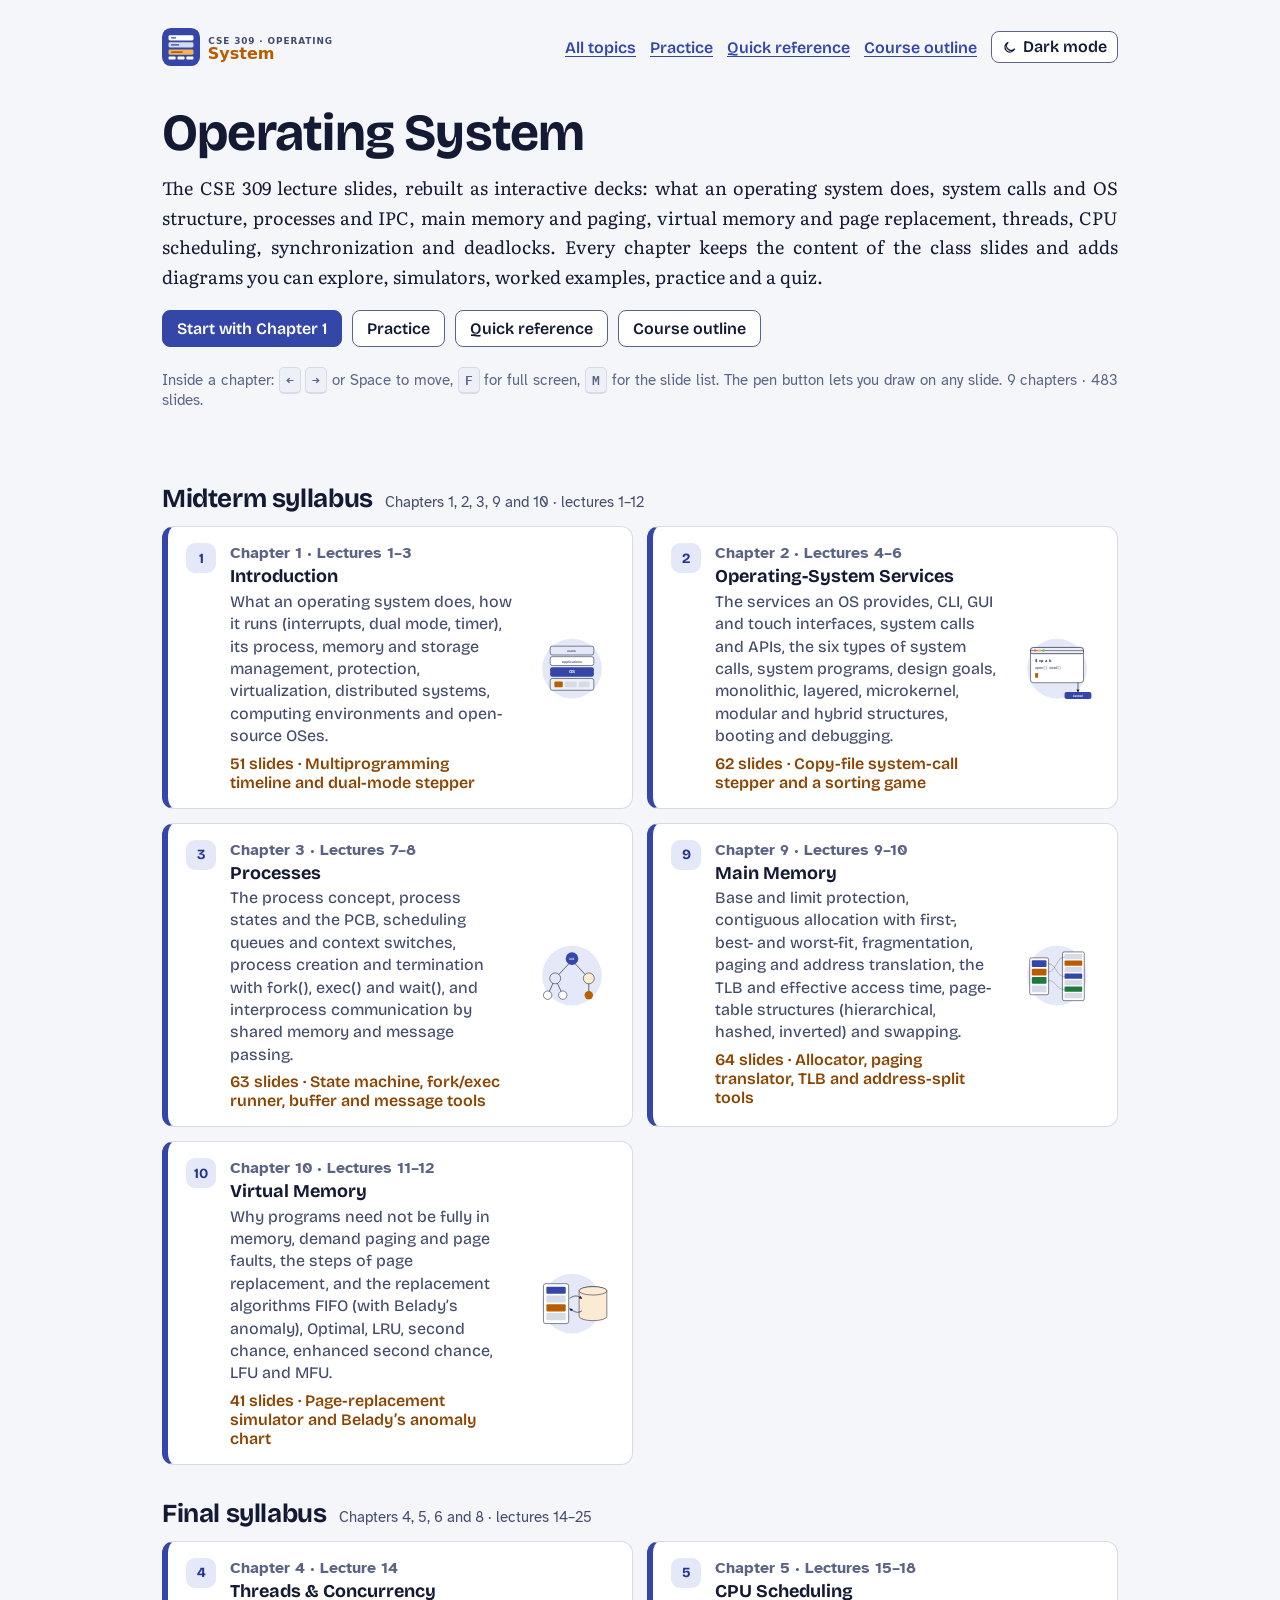
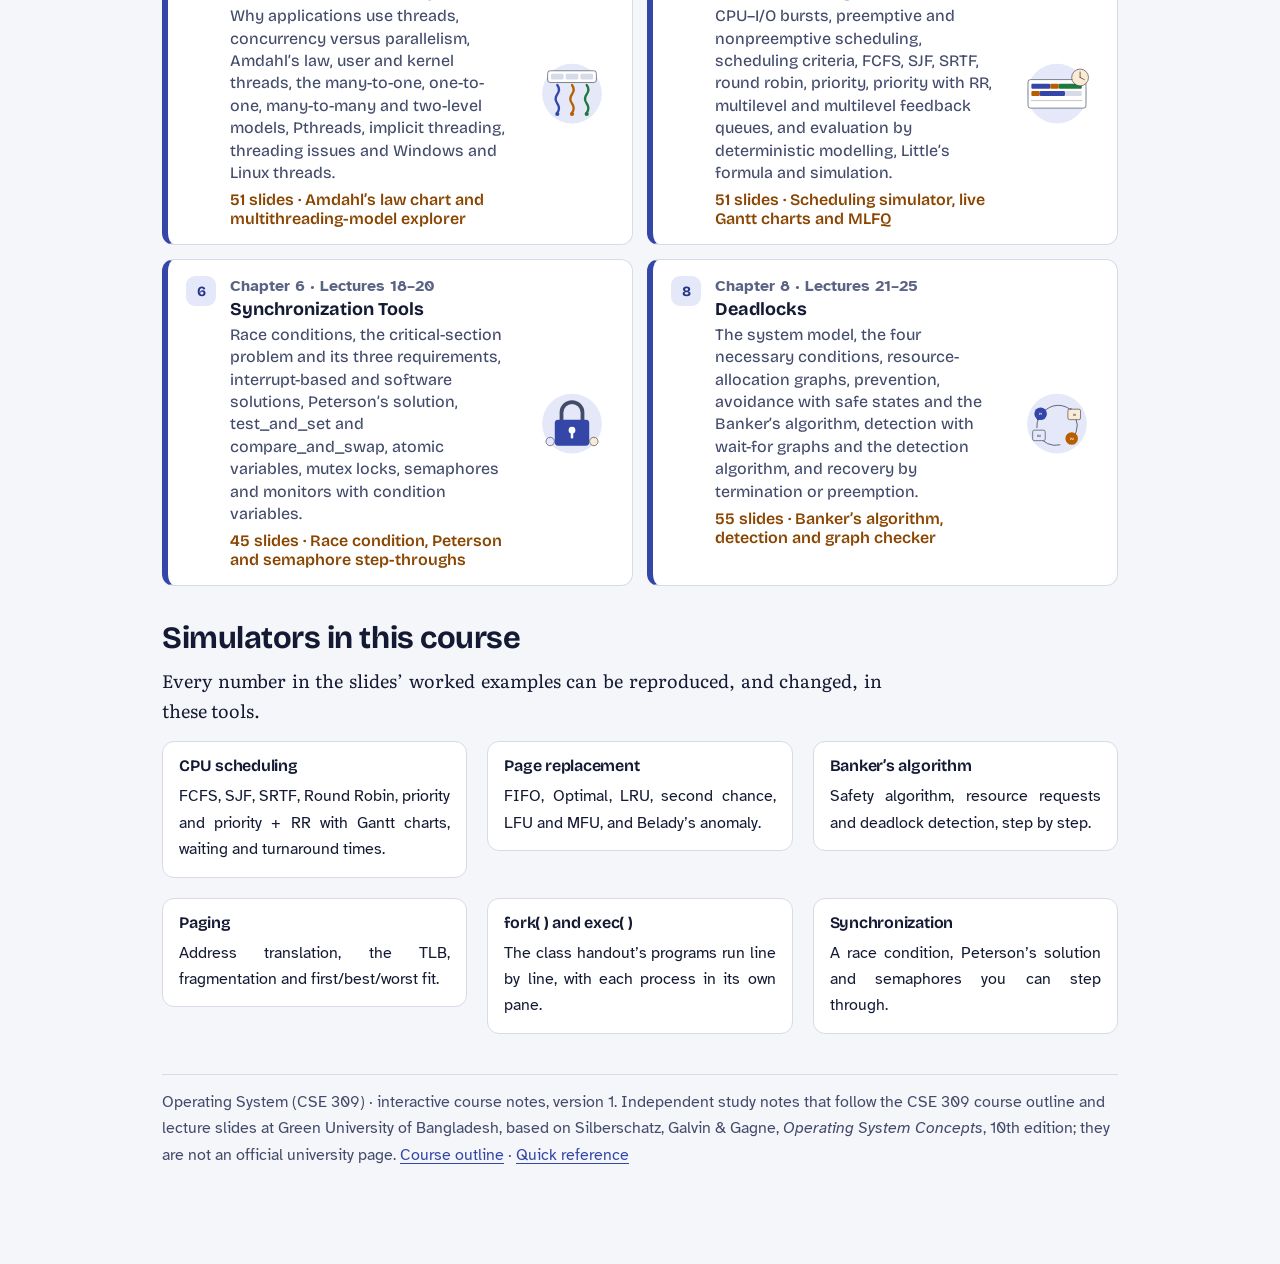
==== index.html @ 28cc3325 "Link slides to Inside the Computer 21 slides link to the hardware they describe: BIOS and the power " ====
<!DOCTYPE html>
<html lang="en">
<head>
<meta charset="utf-8">
<meta name="viewport" content="width=device-width, initial-scale=1">
<title>Operating System (CSE 309) – Interactive Lecture Slides &amp; Simulators</title>
<meta name="description" content="Free interactive slides for CSE 309 Operating System: OS structure, system calls, processes, IPC, fork and exec, paging, TLB, virtual memory, page replacement, threads, CPU scheduling, synchronization, semaphores, deadlocks and the Banker’s algorithm.">
<meta name="keywords" content="operating system, CSE 309, OS lecture slides, Silberschatz operating system concepts, system calls, process, fork exec, IPC, paging, TLB, virtual memory, page replacement, FIFO LRU optimal, threads, CPU scheduling, round robin, SJF, Gantt chart, synchronization, Peterson, semaphore, deadlock, Banker’s algorithm">
<meta name="author" content="Operating System Notes">
<meta name="robots" content="index, follow, max-image-preview:large">
<meta name="theme-color" content="#3446A8" media="(prefers-color-scheme: light)">
<meta name="theme-color" content="#0B0E1A" media="(prefers-color-scheme: dark)">
<link rel="canonical" href="https://ayan-1829.github.io/CSE-309-Operating-System/">
<link rel="icon" type="image/svg+xml" href="img/logo-mark.svg">
<link rel="icon" type="image/png" sizes="32x32" href="img/favicon-32.png">
<link rel="icon" type="image/png" sizes="16x16" href="img/favicon-16.png">
<link rel="apple-touch-icon" href="img/apple-touch-icon.png">
<link rel="manifest" href="site.webmanifest">
<meta property="og:type" content="website">
<meta property="og:site_name" content="Operating System (CSE 309)">
<meta property="og:locale" content="en_US">
<meta property="og:title" content="Operating System (CSE 309) – Interactive Lecture Slides &amp; Simulators">
<meta property="og:description" content="Free interactive slides for CSE 309 Operating System: OS structure, system calls, processes, IPC, fork and exec, paging, TLB, virtual memory, page replacement, threads, CPU scheduling, synchronization, semaphores, deadlocks and the Banker’s algorithm.">
<meta property="og:url" content="https://ayan-1829.github.io/CSE-309-Operating-System/">
<meta property="og:image" content="https://ayan-1829.github.io/CSE-309-Operating-System/img/og/home.png?v=1">
<meta property="og:image:type" content="image/png">
<meta property="og:image:width" content="1200">
<meta property="og:image:height" content="630">
<meta property="og:image:alt" content="Operating System (CSE 309) – Interactive Lecture Slides &amp; Simulators">
<meta name="twitter:card" content="summary_large_image">
<meta name="twitter:title" content="Operating System (CSE 309) – Interactive Lecture Slides &amp; Simulators">
<meta name="twitter:description" content="Free interactive slides for CSE 309 Operating System: OS structure, system calls, processes, IPC, fork and exec, paging, TLB, virtual memory, page replacement, threads, CPU scheduling, synchronization, semaphores, deadlocks and the Banker’s algorithm.">
<meta name="twitter:image" content="https://ayan-1829.github.io/CSE-309-Operating-System/img/og/home.png?v=1">
<meta name="twitter:image:alt" content="Operating System (CSE 309) – Interactive Lecture Slides &amp; Simulators">
<script type="application/ld+json">{"@context": "https://schema.org", "@type": "Course", "name": "Operating System", "courseCode": "CSE 309", "description": "Nine interactive slide decks for an undergraduate operating systems course: OS structure and services, processes and IPC, main and virtual memory, threads, CPU scheduling, synchronization and deadlocks.", "url": "https://ayan-1829.github.io/CSE-309-Operating-System/", "inLanguage": "en", "isAccessibleForFree": true, "educationalLevel": "Undergraduate", "provider": {"@type": "Organization", "name": "Operating System Notes", "url": "https://ayan-1829.github.io/CSE-309-Operating-System/"}, "hasCourseInstance": {"@type": "CourseInstance", "courseMode": "online", "courseWorkload": "PT40H"}, "offers": {"@type": "Offer", "price": "0", "priceCurrency": "USD", "category": "Free"}, "hasPart": [{"@type": "LearningResource", "name": "Introduction", "url": "https://ayan-1829.github.io/CSE-309-Operating-System/topics/ch01-introduction.html"}, {"@type": "LearningResource", "name": "Operating-System Services", "url": "https://ayan-1829.github.io/CSE-309-Operating-System/topics/ch02-operating-system-services.html"}, {"@type": "LearningResource", "name": "Processes", "url": "https://ayan-1829.github.io/CSE-309-Operating-System/topics/ch03-processes.html"}, {"@type": "LearningResource", "name": "Main Memory", "url": "https://ayan-1829.github.io/CSE-309-Operating-System/topics/ch09-main-memory.html"}, {"@type": "LearningResource", "name": "Virtual Memory", "url": "https://ayan-1829.github.io/CSE-309-Operating-System/topics/ch10-virtual-memory.html"}, {"@type": "LearningResource", "name": "Threads &amp; Concurrency", "url": "https://ayan-1829.github.io/CSE-309-Operating-System/topics/ch04-threads-and-concurrency.html"}, {"@type": "LearningResource", "name": "CPU Scheduling", "url": "https://ayan-1829.github.io/CSE-309-Operating-System/topics/ch05-cpu-scheduling.html"}, {"@type": "LearningResource", "name": "Synchronization Tools", "url": "https://ayan-1829.github.io/CSE-309-Operating-System/topics/ch06-synchronization-tools.html"}, {"@type": "LearningResource", "name": "Deadlocks", "url": "https://ayan-1829.github.io/CSE-309-Operating-System/topics/ch08-deadlocks.html"}]}</script>
<script type="application/ld+json">{"@context": "https://schema.org", "@type": "WebSite", "name": "Operating System (CSE 309)", "url": "https://ayan-1829.github.io/CSE-309-Operating-System/", "inLanguage": "en"}</script>
<link rel="preconnect" href="https://fonts.googleapis.com">
<link rel="preconnect" href="https://fonts.gstatic.com" crossorigin>
<link href="https://fonts.googleapis.com/css2?family=Atkinson+Hyperlegible:wght@400;700&family=Bricolage+Grotesque:opsz,wght@12..96,400..800&family=IBM+Plex+Mono:wght@400;500;600&family=Literata:ital,opsz,wght@0,7..72,400..700;1,7..72,400..700&display=swap" rel="stylesheet">
<link rel="stylesheet" href="css/style.css">
</head>
<body class="index-page">
<a class="skip" href="#main">Skip to content</a>
<div class="page-simple">
<header class="site-header">
<a class="brand" href="index.html" aria-label="Operating System — home"><img src="img/logo.svg" alt="Operating System" width="236" height="47"></a>
<nav class="topnav" aria-label="Primary"><a href="index.html" aria-current="page">All topics</a><a href="practice.html">Practice</a><a href="reference.html">Quick reference</a><a href="course.html">Course outline</a><button type="button" class="btn sm" id="btn-theme" aria-pressed="false" aria-label="Toggle dark mode"><svg class="btn-ic" viewBox="0 0 24 24" fill="none" stroke-width="2" stroke-linecap="round" stroke-linejoin="round" aria-hidden="true"><path d="M20 14.5A8 8 0 1 1 9.5 4a6.5 6.5 0 0 0 10.5 10.5Z"></path></svg><span>Dark mode</span></button></nav>
</header>
<main id="main">
<div class="index-hero">
<h1>Operating System</h1>
<p class="lead">The CSE 309 lecture slides, rebuilt as interactive decks: what an operating system does, system calls and OS structure, processes and IPC, main memory and paging, virtual memory and page replacement, threads, CPU scheduling, synchronization and deadlocks. Every chapter keeps the content of the class slides and adds diagrams you can explore, simulators, worked examples, practice and a quiz.</p>
<div class="toolbar-links"><a class="btn pri" href="topics/ch01-introduction.html">Start with Chapter 1</a><a class="btn" href="practice.html">Practice</a><a class="btn" href="reference.html">Quick reference</a><a class="btn" href="course.html">Course outline</a></div>
<p class="hint">Inside a chapter: <kbd>←</kbd> <kbd>→</kbd> or Space to move, <kbd>F</kbd> for full screen, <kbd>M</kbd> for the slide list. The pen button lets you draw on any slide. 9 chapters · 483 slides.</p>
</div>
<div class="part-h"><h2>Midterm syllabus</h2><span>Chapters 1, 2, 3, 9 and 10 · lectures 1–12</span></div>
<ul class="tlist"><li><a href="topics/ch01-introduction.html"><span class="badge">1</span><span><span class="lec">Chapter 1 · Lectures 1–3</span><b>Introduction</b><span class="d">What an operating system does, how it runs (interrupts, dual mode, timer), its process, memory and storage management, protection, virtualization, distributed systems, computing environments and open-source OSes.</span><span class="m">51 slides · Multiprogramming timeline and dual-mode stepper</span></span><span class="tart" data-art="1" aria-hidden="true"></span></a></li><li><a href="topics/ch02-operating-system-services.html"><span class="badge">2</span><span><span class="lec">Chapter 2 · Lectures 4–6</span><b>Operating-System Services</b><span class="d">The services an OS provides, CLI, GUI and touch interfaces, system calls and APIs, the six types of system calls, system programs, design goals, monolithic, layered, microkernel, modular and hybrid structures, booting and debugging.</span><span class="m">62 slides · Copy-file system-call stepper and a sorting game</span></span><span class="tart" data-art="2" aria-hidden="true"></span></a></li><li><a href="topics/ch03-processes.html"><span class="badge">3</span><span><span class="lec">Chapter 3 · Lectures 7–8</span><b>Processes</b><span class="d">The process concept, process states and the PCB, scheduling queues and context switches, process creation and termination with fork(), exec() and wait(), and interprocess communication by shared memory and message passing.</span><span class="m">63 slides · State machine, fork/exec runner, buffer and message tools</span></span><span class="tart" data-art="3" aria-hidden="true"></span></a></li><li><a href="topics/ch09-main-memory.html"><span class="badge">9</span><span><span class="lec">Chapter 9 · Lectures 9–10</span><b>Main Memory</b><span class="d">Base and limit protection, contiguous allocation with first-, best- and worst-fit, fragmentation, paging and address translation, the TLB and effective access time, page-table structures (hierarchical, hashed, inverted) and swapping.</span><span class="m">64 slides · Allocator, paging translator, TLB and address-split tools</span></span><span class="tart" data-art="4" aria-hidden="true"></span></a></li><li><a href="topics/ch10-virtual-memory.html"><span class="badge">10</span><span><span class="lec">Chapter 10 · Lectures 11–12</span><b>Virtual Memory</b><span class="d">Why programs need not be fully in memory, demand paging and page faults, the steps of page replacement, and the replacement algorithms FIFO (with Belady’s anomaly), Optimal, LRU, second chance, enhanced second chance, LFU and MFU.</span><span class="m">41 slides · Page-replacement simulator and Belady’s anomaly chart</span></span><span class="tart" data-art="5" aria-hidden="true"></span></a></li></ul>
<div class="part-h"><h2>Final syllabus</h2><span>Chapters 4, 5, 6 and 8 · lectures 14–25</span></div>
<ul class="tlist"><li><a href="topics/ch04-threads-and-concurrency.html"><span class="badge">4</span><span><span class="lec">Chapter 4 · Lecture 14</span><b>Threads &amp; Concurrency</b><span class="d">Why applications use threads, concurrency versus parallelism, Amdahl’s law, user and kernel threads, the many-to-one, one-to-one, many-to-many and two-level models, Pthreads, implicit threading, threading issues and Windows and Linux threads.</span><span class="m">51 slides · Amdahl’s law chart and multithreading-model explorer</span></span><span class="tart" data-art="6" aria-hidden="true"></span></a></li><li><a href="topics/ch05-cpu-scheduling.html"><span class="badge">5</span><span><span class="lec">Chapter 5 · Lectures 15–18</span><b>CPU Scheduling</b><span class="d">CPU–I/O bursts, preemptive and nonpreemptive scheduling, scheduling criteria, FCFS, SJF, SRTF, round robin, priority, priority with RR, multilevel and multilevel feedback queues, and evaluation by deterministic modelling, Little’s formula and simulation.</span><span class="m">51 slides · Scheduling simulator, live Gantt charts and MLFQ</span></span><span class="tart" data-art="7" aria-hidden="true"></span></a></li><li><a href="topics/ch06-synchronization-tools.html"><span class="badge">6</span><span><span class="lec">Chapter 6 · Lectures 18–20</span><b>Synchronization Tools</b><span class="d">Race conditions, the critical-section problem and its three requirements, interrupt-based and software solutions, Peterson’s solution, test_and_set and compare_and_swap, atomic variables, mutex locks, semaphores and monitors with condition variables.</span><span class="m">45 slides · Race condition, Peterson and semaphore step-throughs</span></span><span class="tart" data-art="8" aria-hidden="true"></span></a></li><li><a href="topics/ch08-deadlocks.html"><span class="badge">8</span><span><span class="lec">Chapter 8 · Lectures 21–25</span><b>Deadlocks</b><span class="d">The system model, the four necessary conditions, resource-allocation graphs, prevention, avoidance with safe states and the Banker’s algorithm, detection with wait-for graphs and the detection algorithm, and recovery by termination or preemption.</span><span class="m">55 slides · Banker’s algorithm, detection and graph checker</span></span><span class="tart" data-art="9" aria-hidden="true"></span></a></li></ul>
<h2 style="margin-top:34px">Simulators in this course</h2>
<p class="lead" style="max-width:72ch;margin:10px 0 16px">Every number in the slides’ worked examples can be reproduced, and changed, in these tools.</p>
<div class="tgrid"><a class="tcard" style="text-decoration:none;color:inherit" href="topics/ch05-cpu-scheduling.html"><h4>CPU scheduling</h4><p class="small" style="margin:0">FCFS, SJF, SRTF, Round Robin, priority and priority + RR with Gantt charts, waiting and turnaround times.</p></a><a class="tcard" style="text-decoration:none;color:inherit" href="topics/ch10-virtual-memory.html"><h4>Page replacement</h4><p class="small" style="margin:0">FIFO, Optimal, LRU, second chance, LFU and MFU, and Belady’s anomaly.</p></a><a class="tcard" style="text-decoration:none;color:inherit" href="topics/ch08-deadlocks.html"><h4>Banker’s algorithm</h4><p class="small" style="margin:0">Safety algorithm, resource requests and deadlock detection, step by step.</p></a><a class="tcard" style="text-decoration:none;color:inherit" href="topics/ch09-main-memory.html"><h4>Paging</h4><p class="small" style="margin:0">Address translation, the TLB, fragmentation and first/best/worst fit.</p></a><a class="tcard" style="text-decoration:none;color:inherit" href="topics/ch03-processes.html"><h4>fork( ) and exec( )</h4><p class="small" style="margin:0">The class handout’s programs run line by line, with each process in its own pane.</p></a><a class="tcard" style="text-decoration:none;color:inherit" href="topics/ch06-synchronization-tools.html"><h4>Synchronization</h4><p class="small" style="margin:0">A race condition, Peterson’s solution and semaphores you can step through.</p></a></div>
</main>
<footer class="site-foot small muted"><p>Operating System (CSE 309) · interactive course notes, version 1. Independent study notes that follow the CSE 309 course outline and lecture slides at Green University of Bangladesh, based on Silberschatz, Galvin &amp; Gagne, <i>Operating System Concepts</i>, 10th edition; they are not an official university page. <a href="course.html">Course outline</a> · <a href="reference.html">Quick reference</a></p></footer>
</div>
<script src="js/core.js"></script>
<script src="js/art.js"></script>
<script src="js/analytics.js"
        data-endpoint="https://analytics-proxy.ayansarkar1829.workers.dev"
        data-project="CSE-309 Operating System"></script>
<script src="js/course-events.js"></script>
</body>
</html>
---- css/style.css ----
:root{
  box-sizing:border-box;
  padding-top:env(safe-area-inset-top,0px);
  padding-bottom:env(safe-area-inset-bottom,0px);
  --paper:#F5F6FA; --sheet:#FFFFFF; --sheet-2:#EEF0F7; --line:#D7DBE8; --grid:rgba(30,40,110,.05);
  --ink:#141A33; --ink-2:#434B6B; --ink-3:#5C6485;
  --blue:#3446A8; --blue-2:#232F7A; --blue-soft:#E1E5F7; --on-ink:#FFFFFF;
  --hi:#4458C9; --lo:#98A0BC;
  --mark:#C2560C; --mark-soft:#FCE6D6; --ok:#1D7A3E; --ok-soft:#DDF2E3; --bad:#B42318; --bad-soft:#FBE3E0;
  --ac:#3446A8; --ac-soft:#E4E8F8; --ac-ink:#25338A;
  --accent:#B85E00; --accent-ink:#8A4500; --accent-soft:#FCEBD3;
  --f-head:'Bricolage Grotesque',system-ui,-apple-system,'Segoe UI',sans-serif;
  --f-body:'Literata',Georgia,'Times New Roman',serif;
  --f-mono:'IBM Plex Mono',ui-monospace,Menlo,Consolas,monospace;
  --f-accessible:'Atkinson Hyperlegible',Arial,sans-serif;
  --text-body:18px; --text-small:16px; --text-control:16px; --text-slide:clamp(20px,1.6vw,25px);
}
@media (prefers-color-scheme: dark){
  :root:not([data-theme="light"]){
    --paper:#0B0E1A; --sheet:#121729; --sheet-2:#1A2038; --line:#2A3252; --grid:rgba(140,160,255,.05);
      --ink:#E6E9F5; --ink-2:#AAB1CC; --ink-3:#8A93B3;
      --blue:#9DAEFF; --blue-2:#C2CDFF; --blue-soft:#1D2550; --on-ink:#0B0E1A;
      --hi:#6E82F0; --lo:#5A6385;
      --mark:#F59E62; --mark-soft:rgba(245,158,98,.2); --ok:#6BD49A; --ok-soft:rgba(107,212,154,.14); --bad:#F7867A; --bad-soft:rgba(247,134,122,.16);
      --ac:#5468D4; --ac-soft:rgba(157,174,255,.13); --ac-ink:#B3C0FF;
      --accent:#F5B455; --accent-ink:#F8C982; --accent-soft:rgba(245,180,85,.15);
  }
}
:root[data-theme="dark"]{
  --paper:#0B0E1A; --sheet:#121729; --sheet-2:#1A2038; --line:#2A3252; --grid:rgba(140,160,255,.05);
    --ink:#E6E9F5; --ink-2:#AAB1CC; --ink-3:#8A93B3;
    --blue:#9DAEFF; --blue-2:#C2CDFF; --blue-soft:#1D2550; --on-ink:#0B0E1A;
    --hi:#6E82F0; --lo:#5A6385;
    --mark:#F59E62; --mark-soft:rgba(245,158,98,.2); --ok:#6BD49A; --ok-soft:rgba(107,212,154,.14); --bad:#F7867A; --bad-soft:rgba(247,134,122,.16);
    --ac:#5468D4; --ac-soft:rgba(157,174,255,.13); --ac-ink:#B3C0FF;
    --accent:#F5B455; --accent-ink:#F8C982; --accent-soft:rgba(245,180,85,.15);
}

*,*::before,*::after{box-sizing:border-box}
html{-webkit-text-size-adjust:100%;scroll-padding-top:calc(76px + env(safe-area-inset-top,0px));scroll-behavior:smooth}
@media (prefers-reduced-motion:reduce){html{scroll-behavior:auto}*{transition:none!important;animation:none!important}}
body{margin:0;background-color:var(--paper);
  background-image:linear-gradient(var(--grid) 1px,transparent 1px),linear-gradient(90deg,var(--grid) 1px,transparent 1px);
  background-size:24px 24px;color:var(--ink);font:400 17px/1.65 var(--f-body);min-height:100%}
h1,h2,h3,h4{font-family:var(--f-head);color:var(--ink);margin:0;letter-spacing:-.015em}
h1{font-size:clamp(32px,4.6vw,52px);line-height:1.06;font-weight:700}
h2{font-size:clamp(24px,3vw,31px);line-height:1.15;font-weight:700}
h3{font-size:20px;line-height:1.25;font-weight:650;margin:0 0 6px}
h4{font-size:16px;font-weight:650;margin:0 0 4px}
p{margin:0 0 1em;text-align:justify;text-justify:inter-word}
a{color:var(--blue);text-underline-offset:3px}
a:hover{color:var(--blue-2)}
:focus-visible{outline:3px solid var(--blue);outline-offset:2px;border-radius:3px}
button{font-family:inherit}

/* ---------- controls ---------- */
.btn{display:inline-flex;align-items:center;justify-content:center;gap:6px;font:600 14px/1.1 var(--f-head);padding:9px 14px;border-radius:4px;border:1.5px solid var(--ink);background:var(--sheet);color:var(--ink);cursor:pointer;text-decoration:none;white-space:nowrap}
.btn:hover{background:var(--sheet-2);color:var(--ink)}
.btn.pri{background:var(--ink);color:var(--on-ink)}
.btn.pri:hover{background:var(--blue-2);color:#fff;border-color:var(--blue-2)}
.btn.sm{padding:6px 10px;font-size:13px}
.btn-ic{width:15px;height:15px;flex:none;stroke:currentColor}
.btn.on{background:var(--blue-soft);border-color:var(--blue);color:var(--blue-2)}
.btn[disabled]{opacity:.45;cursor:not-allowed}
.row{display:flex;flex-wrap:wrap;gap:10px;align-items:center}
.row.tight{gap:6px}
.gap{margin-top:14px}
.seg{display:inline-flex;border:1.5px solid var(--ink);border-radius:4px;overflow:hidden;background:var(--sheet);flex-wrap:wrap}
.seg button{border:0;background:transparent;color:var(--ink);font:600 13.5px var(--f-head);padding:7px 12px;cursor:pointer;border-right:1px solid var(--line)}
.seg button:last-child{border-right:0}
.seg button:hover{background:var(--sheet-2)}
.seg button.on{background:var(--ink);color:var(--on-ink)}
input[type=text],input[type=number],select,textarea{font:500 15px var(--f-mono);color:var(--ink);background:var(--sheet);border:1.5px solid var(--ink);border-radius:4px;padding:7px 10px;min-width:0}
select{font-family:var(--f-head);font-weight:600;font-size:14px}
input[type=range]{accent-color:var(--blue);vertical-align:middle}
label.fld{display:inline-flex;flex-direction:column;gap:3px;font:600 13px var(--f-head);color:var(--ink-2)}
.tsw{display:inline-flex;align-items:center;gap:8px;border:0;background:none;padding:2px;cursor:pointer;color:var(--ink);font:600 15px var(--f-head)}
.tsw .track{width:40px;height:22px;border-radius:11px;background:var(--lo);position:relative;transition:background .12s;border:1.5px solid var(--ink)}
.tsw .knob{position:absolute;top:2px;left:2px;width:15px;height:15px;border-radius:50%;background:#fff;border:1.5px solid var(--ink);transition:left .12s}
.tsw.on .track{background:var(--hi)}
.tsw.on .knob{left:20px}
.tsw .val{font:600 14px var(--f-mono);min-width:1ch}

.panel{background:var(--sheet);border:1px solid var(--line);border-radius:10px;padding:16px 18px}
.demo{background:var(--sheet);border:1.5px solid var(--ink);border-radius:8px;padding:18px;box-shadow:4px 4px 0 var(--line)}
.demo h3{margin-bottom:10px}
.demo .sub{color:var(--ink-2);font:500 14px/1.45 var(--f-head);margin:0 0 12px;max-width:none;text-align:justify;text-justify:inter-word}
.out{font:500 15px/1.5 var(--f-mono);background:var(--sheet-2);border:1px solid var(--line);border-radius:4px;padding:8px 12px;overflow-x:auto}
.out b{color:var(--blue-2)}
.note{border-left:4px solid var(--mark);background:var(--sheet-2);padding:10px 14px;margin:14px 0;font-size:15.5px;max-width:70ch}
.tabs{display:flex;flex-wrap:wrap;gap:4px;margin-bottom:14px;border-bottom:1.5px solid var(--ink)}
.tabs button{border:1.5px solid transparent;border-bottom:0;background:transparent;font:600 14px var(--f-head);color:var(--ink-2);padding:8px 14px;border-radius:5px 5px 0 0;cursor:pointer;margin-bottom:-1.5px}
.tabs button.on{background:var(--sheet);border-color:var(--ink);color:var(--ink)}
.scrollx{overflow-x:auto;max-width:100%}
table.tt{border-collapse:collapse;font:500 14px var(--f-mono)}
table.tt th,table.tt td{border:1px solid var(--line);padding:4px 10px;text-align:center}
table.tt th{background:var(--sheet-2);font-weight:600}
table.tt tr.act td{background:var(--mark-soft);font-weight:600}
table.tt td.hl{background:var(--blue-soft);color:var(--ac-ink);font-weight:600}
table.doc{border-collapse:collapse;width:100%;max-width:100%;font:500 15px/1.45 var(--f-head)}
table.doc th,table.doc td{border-bottom:1px solid var(--line);padding:8px 10px;text-align:left;vertical-align:top;overflow-wrap:anywhere}
table.doc th{font-weight:650;color:var(--ink-2);border-bottom:1.5px solid var(--ink)}
table.doc td.m{font-family:var(--f-mono);font-size:14px}
.steps li{margin-bottom:5px}

/* ---------- chapter ---------- */
.chhead{padding-bottom:6px}
.chnumber{font:600 14px var(--f-head);color:var(--ink-3);margin-bottom:6px}
.chhead .lead{margin:14px 0 18px}
.chstrip{display:flex;flex-wrap:wrap;gap:6px;margin:6px 0 18px}
.chstrip a{font:600 13.5px var(--f-head);padding:5px 11px;border:1.5px solid var(--ink);border-radius:3px;text-decoration:none;color:var(--ink);background:var(--sheet)}
.chstrip a:hover{background:var(--ink);color:var(--on-ink)}
details.covers{max-width:900px;margin-top:6px}
details.covers summary{cursor:pointer;font:600 14.5px var(--f-head);color:var(--blue-2)}
details.covers ul{columns:2;column-gap:28px;margin:10px 0 0;padding-left:20px;font:450 14.5px/1.5 var(--f-head);color:var(--ink-2)}
@media (max-width:640px){details.covers ul{columns:1}}
.concept{margin:0 0 30px;max-width:70ch}
.concept h3{margin-bottom:8px}
.concept ul,.concept ol{padding-left:22px;margin:0 0 1em}
.concept li{margin-bottom:.3em}
.concept table{margin:6px 0 14px}
.formula{font:500 15.5px/1.6 var(--f-mono);background:var(--sheet-2);border:1px solid var(--line);border-radius:4px;padding:8px 12px;margin:8px 0 14px;overflow-x:auto}
.fig{box-sizing:border-box;width:100%;min-width:0;margin:14px 0 22px;padding:14px;background:var(--sheet);border:1px solid var(--line);border-radius:8px;max-width:100%;overflow-x:auto}
.fig figcaption{font:450 13.5px var(--f-head);color:var(--ink-2);margin-top:8px}
.flow{display:flex;flex-wrap:wrap;align-items:center;gap:6px}
.flow span{min-width:0;max-width:100%;overflow-wrap:anywhere;white-space:normal;border:1.5px solid var(--ink);background:var(--sheet-2);padding:8px 12px;border-radius:3px;font:600 14.5px var(--f-head)}
.flow i{font-style:normal;color:var(--ink-3);font-weight:700}
.ex{border:1px solid var(--line);background:var(--sheet);border-radius:8px;padding:14px 18px;margin-bottom:14px}
.ex .qq{font:600 16px/1.4 var(--f-head);margin-bottom:6px}
.ex ol,.ex ul{margin:6px 0 0;padding-left:22px}
.ex li{margin-bottom:3px}
details.reveal{margin-top:8px}
details.reveal summary{cursor:pointer;font:600 14px var(--f-head);color:var(--blue-2)}
details.reveal .ans{margin-top:6px;padding:8px 12px;background:var(--sheet-2);border-left:4px solid var(--hi);font-size:16px}
.sumlist{max-width:70ch;padding-left:22px}
.sumlist li{margin-bottom:.4em}
.pn{display:flex;justify-content:space-between;gap:12px;margin-top:56px;flex-wrap:wrap}
.donebar{display:flex;align-items:center;gap:12px;flex-wrap:wrap;margin-top:34px;padding:14px 16px;border:1.5px solid var(--ink);border-radius:8px;background:var(--sheet)}

/* ---------- quiz ---------- */
.qhead{display:flex;justify-content:space-between;font:600 14px var(--f-head);color:var(--ink-2);margin-bottom:8px}
.qtext{font:600 19px/1.4 var(--f-head);margin-bottom:12px}
.qopt{display:block;width:100%;text-align:left;padding:10px 14px;margin-bottom:8px;border:1.5px solid var(--ink);border-radius:4px;background:var(--sheet);color:var(--ink);font:500 16px/1.4 var(--f-body);cursor:pointer}
.qopt:hover:not([disabled]){background:var(--sheet-2)}
.qopt.right{background:var(--ok-soft);border-color:var(--ok)}
.qopt.wrong{background:var(--bad-soft);border-color:var(--bad)}
.qwhy{margin:10px 0;padding:10px 12px;border-left:4px solid var(--hi);background:var(--sheet-2);font-size:15.5px}
.score{font:700 34px var(--f-head)}
.qlist{display:grid;grid-template-columns:repeat(auto-fill,minmax(230px,1fr));gap:0}
.qlist a{display:block;padding:12px 14px;border:1.5px solid var(--ink);margin:0 -1.5px -1.5px 0;background:var(--sheet);text-decoration:none;color:var(--ink);font:600 15px var(--f-head)}
.qlist a:hover{background:var(--sheet-2)}
.qlist small{display:block;font:450 13px var(--f-head);color:var(--ink-2)}


.knob{stroke:var(--ink);stroke-width:1.6}
.ok{color:var(--ok);font-weight:600}
.bad{color:var(--bad);font-weight:600}
.muted{color:var(--ink-2)}
.small{font-size:14px}
.sr{position:absolute;left:-9999px}
.refsec{margin-bottom:34px;max-width:900px}
.refsec h3{margin-bottom:8px}
.chk-list{list-style:none;padding:0;margin:8px 0}
.chk-list li{display:flex;gap:10px;align-items:flex-start;margin-bottom:6px;font:500 15.5px/1.45 var(--f-head)}
.chk-list input{margin-top:5px;accent-color:var(--blue);width:17px;height:17px}
.proj{margin-bottom:26px;border:1.5px solid var(--ink);border-radius:8px;background:var(--sheet);padding:16px 18px;max-width:920px}
.prg td{padding:8px 10px}


[tabindex="-1"]:focus{outline:none}

/* ===================== theme: GUB green + raspberry on neutral ===================== */
body{background-image:none}
.iconbtn{border-width:1px;border-radius:8px}
.hl{background:linear-gradient(transparent 62%,var(--accent-soft) 62%);color:inherit;box-shadow:inset 0 -3px 0 var(--accent);background:none;padding:0 .06em}

.btn{border-width:1px;border-radius:8px;border-color:var(--ink-3)}
.btn:hover{border-color:var(--ac);color:var(--ac-ink);background:var(--ac-soft)}
.btn.pri{background:var(--ac);border-color:var(--ac);color:#fff}
.btn.pri:hover{background:var(--ac);border-color:var(--ac);color:#fff;filter:brightness(1.18)}
.btn.on{background:var(--ac-soft);border-color:var(--ac);color:var(--ac-ink)}
.seg{border-width:1px;border-color:var(--ink-3);border-radius:8px}
.seg button.on{background:var(--ac);color:#fff}
.tabs{border-bottom-width:1px;border-color:var(--line)}
.tabs button.on{border-color:var(--line);border-bottom-color:var(--sheet);border-top:3px solid var(--accent);color:var(--ac-ink)}
input[type=text],input[type=number],select,textarea{border-width:1px;border-color:var(--ink-3);border-radius:8px}
.tsw .track{border-width:1px}

.demo{border:1px solid var(--line);border-top:4px solid var(--ac);border-radius:12px;box-shadow:none}
.demo h3{color:var(--ac-ink)}
.panel,.ex,.proj{border-radius:12px}
.ex{border-left:4px solid var(--ac)}
.note{border-left-color:var(--accent);border-radius:0 8px 8px 0}
.out{border-radius:8px}
.out b{color:var(--ac-ink)}
.sec>h2{display:flex;align-items:center;gap:12px}
.sec>h2::before{content:"";flex:none;width:7px;height:26px;border-radius:4px;background:var(--accent)}
.concept h3{color:var(--ac-ink)}
.concept .formula{border-left:4px solid var(--ac)}
details.reveal summary{color:var(--ac-ink)}
details.reveal .ans{border-left-color:var(--accent)}
.sumlist li::marker{color:var(--accent-ink);font-weight:700}
table.doc th{border-bottom-color:var(--ac);color:var(--ac-ink)}
table.tt th{background:var(--ac-soft)}

.badge{display:inline-grid;place-items:center;width:30px;height:30px;flex:none;border-radius:9px;background:var(--ac-soft);color:var(--ac-ink);font:700 14px var(--f-head)}
.badge.big{width:44px;height:44px;border-radius:13px;font-size:20px;background:var(--ac);color:#fff}
.chhead{background:var(--ac-soft);border-radius:18px;padding:22px 26px 20px;border:1px solid var(--line)}
.chtop{display:flex;align-items:center;gap:12px;margin-bottom:10px}
.chnumber{margin:0;font:600 14px var(--f-head);color:var(--ac-ink)}
.chhead .lead{margin:12px 0 16px}
.chstrip a{border-width:1px;border-color:var(--ac);color:var(--ac-ink);border-radius:99px;background:var(--sheet)}
.chstrip a:hover{background:var(--ac);color:#fff}
details.covers summary{color:var(--ac-ink)}
.donebar{border:1px solid var(--line);border-left:6px solid var(--accent);border-radius:12px}
.hook{background:var(--accent-soft);border:1px solid var(--line);border-left:6px solid var(--accent);border-radius:14px;padding:20px 24px}
.hook .q{font:700 clamp(19px,2.1vw,25px)/1.4 var(--f-head);color:var(--ink);margin:0 0 10px}
.hook p{margin:0;max-width:none}
.hook p:not(.q){text-align:justify;text-justify:inter-word}
.hook p+p{margin-top:8px}
.out.fit{display:inline-block;width:fit-content;max-width:100%}

.hero{gap:40px}
.syl{border:1px solid var(--line);border-radius:14px;overflow:hidden;border-collapse:separate;border-spacing:0}
.syl td{padding:10px 14px}
.syl tr:last-child td{border-bottom:0}
.syl .n{width:56px}
.syl a{color:var(--ink)}
.syl tr:hover td{background:var(--ac-soft)}
.syl .st{color:var(--accent-ink)}

.qlist{gap:12px}
.qlist a{display:flex;align-items:center;gap:12px;margin:0;border:1px solid var(--line);border-radius:12px}
.qlist a:hover{border-color:var(--ac);background:var(--ac-soft)}
.qopt{border-width:1px;border-color:var(--ink-3);border-radius:10px}
.qopt:hover:not([disabled]){border-color:var(--ac);background:var(--ac-soft)}
.qopt.right{background:var(--ok-soft);border-color:var(--ok)}
.qopt.wrong{background:var(--bad-soft);border-color:var(--bad)}
.qhead{color:var(--ac-ink)}
.qwhy{border-left-color:var(--accent)}
.proj{border:1px solid var(--line);border-top:4px solid var(--ac)}
[tabindex="-1"]:focus{outline:none}

/* ---- shared additions ---- */
.outline{margin-top:6px}
.outline h4{font:650 15px var(--f-head);margin:0 0 8px;color:var(--ac-ink,var(--blue-2))}
.outline ol{margin:0;padding-left:26px;columns:2;column-gap:32px;font:500 15px/1.5 var(--f-head)}
.outline li{break-inside:avoid;margin-bottom:3px;text-align:left}
.outline a{text-decoration:none}
.outline a:hover{text-decoration:underline}
@media (max-width:700px){.outline ol{columns:1}}
.tgrid{display:grid;grid-template-columns:repeat(auto-fill,minmax(300px,1fr));gap:18px;align-items:start}
.tgrid-fit{display:flex;flex-wrap:wrap;justify-content:space-between;gap:18px;align-items:flex-start}
.tgrid-fit .tcard{width:auto}
.tcard{background:var(--sheet);border:1px solid var(--line);border-radius:12px;padding:14px 16px}
.tcard h4{margin:0 0 8px;font:650 15.5px var(--f-head)}
.nav .subs{max-height:none}
.nav .subgrp{margin:8px 0 2px 8px;font:600 12px var(--f-head);color:var(--ink-3)}
.nav .subs a.topic{font-size:13px;line-height:1.3;padding:4px 8px;font-weight:450}

/* ===================== slide deck layout ===================== */
html,body{height:100%}
body.deck-page{margin:0;display:flex;flex-direction:column;height:100vh;height:100dvh;overflow:hidden;background:var(--paper)}
.deck-bar{display:flex;align-items:center;gap:12px;padding:8px 18px;background:var(--sheet);border-bottom:1px solid var(--line);flex:none}
.deck-bar .home-link{display:inline-flex;align-items:center;gap:7px;font:600 14px var(--f-head);text-decoration:none;color:var(--ac-ink);white-space:nowrap;padding:5px 10px 5px 6px;border-radius:9px;border:1.5px solid transparent}
.deck-bar .home-link img{display:block;border-radius:6px;flex:none}
.deck-bar .home-link:hover{border-color:var(--line);background:var(--sheet-2);text-decoration:none}
.deck-title{flex:1;min-width:0;display:flex;align-items:center;gap:10px;font:700 16px var(--f-head);white-space:nowrap;overflow:hidden;text-overflow:ellipsis}
.deck-title .badge{width:28px;height:28px;border-radius:8px;font-size:14px}
.deck-actions{display:flex;gap:8px;flex:none}
.deck-progress{height:4px;background:var(--line);flex:none}
.deck-progress i{display:block;height:100%;width:0;background:var(--accent);transition:width .25s}
.deck{flex:1;min-height:0;position:relative}
.slide{position:absolute;inset:0;display:none;overflow:auto;padding:clamp(18px,3.4vw,48px) clamp(16px,6vw,96px) 40px;font-size:clamp(18px,1.6vw,24px);outline:none}
.slide.active{display:block}
.slide-inner{max-width:1120px;margin:0 auto}
.slide h2{font-size:clamp(28px,3.5vw,46px);line-height:1.12;margin:0 0 18px;display:flex;align-items:center;gap:14px}
.slide h2::before{content:"";flex:none;width:8px;height:1em;border-radius:4px;background:var(--accent)}
.slide h3{font-size:1.15em;color:var(--ac-ink);margin:0 0 8px}
.slide .kicker{font:600 15px var(--f-head);color:var(--ink-3);margin:0 0 6px}
.slide p,.slide li{text-align:justify;text-justify:inter-word}
.slide .outline-list li,.slide .outline li{text-align:left}
.slide .concept{max-width:none;margin:0}
.deck-foot{display:flex;align-items:center;justify-content:space-between;gap:12px;padding:10px 18px;background:var(--sheet);border-top:1px solid var(--line);flex:none}
.deck-foot .counter{font:700 15px var(--f-head);color:var(--ink-2);min-width:70px;text-align:center}
#slide-menu{position:fixed;top:0;right:0;bottom:0;width:min(360px,90vw);z-index:60;background:var(--sheet);border-left:1px solid var(--line);box-shadow:-8px 0 24px rgba(0,0,0,.14);overflow:auto;padding:18px 16px 30px}
#slide-menu[hidden]{display:none}
#slide-menu .menu-head{display:flex;align-items:center;justify-content:space-between;gap:10px;margin-bottom:10px}
#slide-menu .menu-head h3{margin:0}
#slide-menu .menu-close{flex:none;width:34px;height:34px;display:inline-flex;align-items:center;justify-content:center;border:1.5px solid var(--ink);border-radius:8px;background:var(--sheet);color:var(--ink);font-size:16px;line-height:1;cursor:pointer;padding:0}
#slide-menu .menu-close:hover{background:var(--sheet-2)}
#slide-menu ol{margin:0;padding-left:26px}
#slide-menu li{margin-bottom:2px}
#slide-menu a{display:block;padding:5px 8px;border-radius:6px;text-decoration:none;color:var(--ink);font:500 16px/1.35 var(--f-head)}
#slide-menu a:hover{background:var(--ac-soft)}
#slide-menu a.cur{background:var(--ac-soft);font-weight:700;box-shadow:inset 3px 0 0 var(--accent)}
.sr-only{position:absolute;left:-9999px;width:1px;height:1px;overflow:hidden}
body.presenting .deck-bar,body.presenting .deck-foot{display:none}

/* title slide */
.title-slide .slide-inner{min-height:60vh;display:flex;flex-direction:column;justify-content:center}
.title-slide .badge.big{width:64px;height:64px;font-size:30px;border-radius:18px;margin-bottom:18px}
.title-slide h1{font-size:clamp(34px,5.4vw,72px);line-height:1.04;margin:0 0 16px;max-width:18ch}
.title-slide .lead{font-size:clamp(19px,2.1vw,28px);max-width:44ch;margin-bottom:26px}
.hint{font:500 15px var(--f-head);color:var(--ink-3);margin-top:22px}
kbd{font:600 12.5px var(--f-mono);background:var(--sheet-2);border:1px solid var(--line);border-bottom-width:2px;border-radius:5px;padding:1px 6px}

/* outline slide */
.outline-list{columns:2;column-gap:40px;padding-left:28px;margin:0;font:500 clamp(18px,1.9vw,24px)/1.55 var(--f-head)}
.outline-list li{break-inside:avoid;margin-bottom:4px;text-align:left}
.outline-list a{text-decoration:none;color:var(--ink)}
.outline-list a:hover{color:var(--ac-ink);text-decoration:underline}
@media (max-width:760px){.outline-list{columns:1}}

/* tables and misc slide content */
.tgrid{display:grid;grid-template-columns:repeat(auto-fit,minmax(300px,1fr));gap:20px;align-items:start}
.tcard{background:var(--sheet);border:1px solid var(--line);border-radius:12px;padding:14px 16px}
.tcard h4{margin:0 0 8px;font:650 16px var(--f-head)}
.slide table.tt{font-size:clamp(14px,1.3vw,19px)}
.cols{display:grid;grid-template-columns:1fr 1fr;gap:28px}
@media (max-width:860px){.cols{grid-template-columns:1fr}}
.nextcard{display:flex;flex-wrap:wrap;gap:12px;margin-top:24px}


/* topics index */
body.index-page{background:var(--paper)}
.wrap{max-width:1080px;margin:0 auto;padding:36px 22px 80px}
.index-hero{padding:14px 0 26px}
.index-hero h1{margin-bottom:12px}
.tlist{display:grid;grid-template-columns:repeat(auto-fill,minmax(310px,1fr));gap:14px;margin:0;padding:0;list-style:none}
.tlist a{display:flex;gap:14px;align-items:flex-start;padding:16px 18px;border:1px solid var(--line);border-left:6px solid var(--ac);border-radius:12px;background:var(--sheet);text-decoration:none;color:var(--ink);height:100%}
.tlist a:hover{background:var(--ac-soft)}
.tlist .badge{flex:none}
.tlist b{display:block;font:700 17px/1.25 var(--f-head)}
.tlist span.d{display:block;font:450 14.5px/1.4 var(--f-head);color:var(--ink-2);margin-top:3px}
.tlist span.m{display:block;font:600 12.5px var(--f-head);color:var(--accent-ink);margin-top:6px}
.toolbar-links{display:flex;flex-wrap:wrap;gap:10px;margin:18px 0 0}
.page-simple{max-width:1000px;margin:0 auto;padding:28px 22px 80px}
.page-simple .topnav{display:flex;gap:14px;align-items:center;margin-bottom:22px;font:600 14px var(--f-head)}
.site-header{display:flex;align-items:center;justify-content:space-between;gap:18px;flex-wrap:wrap;margin-bottom:26px}
.site-header .topnav{margin-bottom:0}
.brand{display:inline-flex;align-items:center;flex:none}
.brand img{display:block;height:38px;width:auto}
@media (max-width:560px){.site-header{gap:10px}.brand img{height:32px}}

@media (max-width:640px){
  .deck-bar{gap:8px;padding:6px 10px}
  .deck-title span:last-child{display:none}
  .deck-bar .home-link{font-size:13px;padding:5px}
  .deck-bar .home-link span{display:none}
  .deck-actions .btn span{display:none}
  .deck-actions .btn{padding:8px}
  .deck-foot{padding:8px 10px}
  .deck-foot .btn{padding:9px 12px}
  .slide{padding-bottom:28px}
}

/* ===================== slide annotation layer ===================== */
#annoOverlay{touch-action:none;z-index:5}
body.anno-drawing{-webkit-user-select:none;user-select:none}
.anno-wrap{position:fixed;right:16px;bottom:84px;z-index:60;display:flex;flex-direction:column;align-items:flex-end;gap:8px}
.anno-toggle{width:44px;height:44px;border-radius:50%;border:1.5px solid var(--ink-3);background:var(--sheet);color:var(--ink);display:grid;place-items:center;cursor:pointer;box-shadow:0 2px 10px rgba(0,0,0,.18)}
.anno-toggle .btn-ic{width:20px;height:20px}
.anno-toggle[aria-pressed=true]{background:var(--accent);border-color:var(--accent);color:#fff}
.anno-bar{display:none;flex-direction:column;gap:8px;padding:10px 14px;border-radius:12px;border:1.5px solid var(--line);background:var(--sheet-2);box-shadow:0 6px 22px rgba(0,0,0,.22);width:min(92vw,380px)}
.anno-wrap.open .anno-bar{display:flex}
.anno-row{display:flex;flex-wrap:wrap;align-items:center;gap:6px}
.anno-row.anno-justify{justify-content:space-between}
.anno-row.anno-nowrap{flex-wrap:nowrap}
.anno-tool{width:32px;height:32px;border-radius:8px;border:1.5px solid var(--ink-3);background:var(--sheet);color:var(--ink);display:grid;place-items:center;cursor:pointer;flex:none}
.anno-tool .btn-ic{width:15px;height:15px}
.anno-tool.on{background:var(--accent-soft);border-color:var(--accent);color:var(--accent-ink)}
.anno-clear{width:auto;display:flex;align-items:center;justify-content:center;gap:5px;padding:0 8px;color:var(--bad);white-space:nowrap;flex:none}
.anno-clear span{font:600 12px var(--f-head)}
.anno-colors{gap:10px}
.anno-swatches{display:flex;align-items:center;gap:4px;flex:none}
.anno-swatch{width:20px;height:20px;border-radius:50%;border:2px solid var(--sheet);outline:1.5px solid var(--line);background:var(--sw);cursor:pointer;padding:0;flex:none}
.anno-swatch.on{outline:2px solid var(--ink)}
.anno-swatch-custom{width:20px;height:20px;border-radius:50%;border:none;padding:0;background:none;cursor:pointer;flex:none}
.anno-hist-wrap{display:flex;gap:4px;flex:none}
.anno-hist{width:28px;height:28px}
.anno-hist .btn-ic{width:14px;height:14px}
.anno-hist:disabled{opacity:.35;cursor:default}
.anno-fade{display:flex;align-items:center;gap:4px;font:600 12px var(--f-head);color:var(--ink-2);white-space:nowrap;flex:none}
.anno-fade-input{width:42px;padding:3px 5px;font:600 12px var(--f-mono);-moz-appearance:textfield}
.anno-fade-input::-webkit-outer-spin-button,.anno-fade-input::-webkit-inner-spin-button{-webkit-appearance:none;margin:0}
.anno-stroke{stroke-width:3;stroke-linecap:round;stroke-linejoin:round;fill:none}
.anno-temp{filter:drop-shadow(0 0 5px var(--glow, currentColor))}
.anno-shape{stroke-width:2.4;fill:none;stroke-linecap:round;stroke-linejoin:round}
@media (max-width:640px){
  .anno-wrap{right:10px;bottom:70px}
  .anno-bar{max-width:88vw}
}
/* ===================== code blocks, console, figures, demos ===================== */
:root{
  --code-bg:#FBFAF7; --code-line:#E6E3DA; --code-num:#A3A9B3; --code-cur:#FCE7D5; --code-prev:#EEF6F5;
  --tk-kw:#8B2F9C; --tk-ty:#0F6E74; --tk-str:#A33E0B; --tk-num:#1D5FB0; --tk-com:#6B7A70; --tk-an:#9A6A00; --tk-fn:#2B4A8C; --tk-lit:#B4234A; --tk-cst:#7A4B00;
  --rc0:#0F766E; --rc1:#C2410C; --rc2:#6D28D9; --rc3:#1D4ED8; --rc4:#BE185D; --rc5:#4D7C0F;
}
@media (prefers-color-scheme: dark){
  :root:not([data-theme="light"]){
    --code-bg:#0C191B; --code-line:#1F3538; --code-num:#52696B; --code-cur:rgba(242,154,80,.2); --code-prev:rgba(124,207,208,.08);
    --tk-kw:#D69BE8; --tk-ty:#7CCFD0; --tk-str:#F2B27A; --tk-num:#8DB8F2; --tk-com:#7F968F; --tk-an:#E8C66B; --tk-fn:#A9C4F5; --tk-lit:#F39AB4; --tk-cst:#E8C08A;
    --rc0:#5EEAD4; --rc1:#FDBA74; --rc2:#C4B5FD; --rc3:#93C5FD; --rc4:#F9A8D4; --rc5:#BEF264;
  }
}
:root[data-theme="dark"]{
  --code-bg:#0C191B; --code-line:#1F3538; --code-num:#52696B; --code-cur:rgba(242,154,80,.2); --code-prev:rgba(124,207,208,.08);
  --tk-kw:#D69BE8; --tk-ty:#7CCFD0; --tk-str:#F2B27A; --tk-num:#8DB8F2; --tk-com:#7F968F; --tk-an:#E8C66B; --tk-fn:#A9C4F5; --tk-lit:#F39AB4; --tk-cst:#E8C08A;
  --rc0:#5EEAD4; --rc1:#FDBA74; --rc2:#C4B5FD; --rc3:#93C5FD; --rc4:#F9A8D4; --rc5:#BEF264;
}
code{font-family:var(--f-mono);font-size:.9em;background:var(--sheet-2);border:1px solid var(--line);border-radius:5px;padding:0 .3em}
pre code,.cl code{background:none;border:0;padding:0;font-size:inherit}
.mono{font-family:var(--f-mono)}
pre.code{margin:0 0 14px;background:var(--code-bg);border:1px solid var(--line);border-left:4px solid var(--ac);border-radius:10px;padding:10px 0;overflow-x:auto;font:500 clamp(13px,1.1vw,15.5px)/1.55 var(--f-mono);color:var(--ink);tab-size:4}
pre.code.small-code{font-size:13px;line-height:1.5;margin:0}
.slide pre.code{font-size:clamp(13.5px,1.15vw,17px)}
.cl{display:block;padding:0 14px 0 0;white-space:pre;min-height:1.5em;border-left:3px solid transparent}
.cn{display:inline-block;width:3.2em;padding-right:1em;text-align:right;color:var(--code-num);user-select:none;-webkit-user-select:none}
pre.code.nonum .cl{padding-left:14px}
.cl.mk{background:var(--code-cur);border-left-color:var(--accent)}
.cl.cur{background:var(--code-cur);border-left-color:var(--accent);font-weight:600}
.cl.prev{background:var(--code-prev)}
.cl.ok{background:var(--ok-soft);border-left-color:var(--ok)}
.cl.off{opacity:.45}
.tk-kw{color:var(--tk-kw);font-weight:600}.tk-ty{color:var(--tk-ty)}.tk-str{color:var(--tk-str)}.tk-num{color:var(--tk-num)}
.tk-com{color:var(--tk-com);font-style:italic}.tk-an{color:var(--tk-an)}.tk-fn{color:var(--tk-fn)}.tk-lit{color:var(--tk-lit);font-weight:600}.tk-cst{color:var(--tk-cst)}.tk-op{color:var(--ink-2)}
.console{border:1px solid var(--line);border-radius:10px;overflow:hidden;background:#0E1A1C;margin-top:10px}
.console-h{font:600 12px var(--f-head);color:#9DB6B3;padding:5px 12px;background:#152629;border-bottom:1px solid #22393C;letter-spacing:.04em;text-transform:uppercase}
.console-body{margin:0;padding:10px 14px;min-height:2.6em;color:#E4F2EE;font:500 14px/1.5 var(--f-mono);white-space:pre-wrap;word-break:break-word}
.codeout{display:grid;grid-template-columns:minmax(0,1.35fr) minmax(0,1fr);gap:18px;align-items:start}
.codeout .console{margin-top:0}
@media (max-width:860px){.codeout{grid-template-columns:1fr}}

/* ---- slide content helpers ---- */
.fig2{display:grid;grid-template-columns:repeat(auto-fit,minmax(320px,1fr));gap:18px;align-items:start}
.fig2 .fig{margin:0}
.callout{border:1px solid var(--line);border-left:5px solid var(--ac);background:var(--ac-soft);border-radius:0 10px 10px 0;padding:10px 16px;margin:12px 0;font-size:.92em}
.callout.warn{border-left-color:var(--accent);background:var(--accent-soft)}
.callout b:first-child{color:var(--ac-ink)}
.callout.warn b:first-child{color:var(--accent-ink)}
.vs{display:grid;grid-template-columns:1fr 1fr;gap:18px}
@media (max-width:860px){.vs{grid-template-columns:1fr}}
.vs>div{border:1px solid var(--line);border-radius:12px;padding:12px 16px;background:var(--sheet)}
.vs>div h4{font:700 16px var(--f-head);color:var(--ac-ink);margin-bottom:6px}
.vs ul{margin:0;padding-left:20px}
.pill{display:inline-block;font:600 12px var(--f-head);padding:1px 9px;border-radius:99px;background:var(--ac-soft);color:var(--ac-ink);border:1px solid var(--line)}
.kv{display:inline-flex;flex-direction:column;border:1px solid var(--line);border-radius:8px;padding:3px 10px;background:var(--sheet);min-width:64px}
.kv small{font:600 11px var(--f-head);color:var(--ink-3)}
.kv b{font:600 15px var(--f-mono)}
.kv.warn{border-color:var(--accent);background:var(--accent-soft)}
.kv.ok b{color:var(--ok)}.kv.bad b{color:var(--bad)}
.verdict{margin:6px 0;padding:8px 12px;border-radius:8px;font:600 14.5px/1.45 var(--f-head);border:1px solid var(--line);text-align:left}
.verdict.ok{background:var(--ok-soft);border-color:var(--ok);color:var(--ink)}
.verdict.bad{background:var(--bad-soft);border-color:var(--bad);color:var(--ink)}
.eqbig{font:700 26px var(--f-mono);word-break:break-all}
.eqbig.ok{color:var(--ok)}.eqbig.bad{color:var(--bad)}
.demo .cols{margin-top:12px;gap:18px}
.demo p,.demo li{text-align:left}
.demo table.tt{font-size:13.5px}

/* index cards etc. */
.lec{font:600 12px var(--f-head);color:var(--ink-3)}
.fig figcaption{text-align:left}
.slide .vs li,.slide .vs p,.slide .cols>div>ul li,.slide .cols>div>ol li,.slide .cols>div>p,.slide .codeout+ul li{font-size:.86em}
.slide .cols>div>ul,.slide .cols>div>ol{padding-left:22px}
.slide pre.code.small-code{font-size:clamp(13px,1vw,15px)}
.ruler .rc.hl,table.arr td.hl,table.tt td.hl,.cell.hl{box-shadow:none}
.lane-h b{font:700 18px var(--f-head)}
.tlog:empty{display:none}
.cols>div,.codeout>*,.trace-body>*,.fig2>*{min-width:0}
.fig2.r2{grid-template-columns:minmax(0,1fr) minmax(0,1.5fr)}@media (max-width:860px){.fig2.r2{grid-template-columns:1fr}}
.cols.wl{grid-template-columns:minmax(0,1.55fr) minmax(0,1fr)}@media (max-width:860px){.cols.wl{grid-template-columns:1fr}}
.fg-hdr{font:700 17px var(--f-head);fill:var(--ink)}
@media (max-width:560px){.site-header .topnav{flex-wrap:wrap;gap:8px 12px}}
.refsec,.proj{max-width:none}

/* Consistent type roles and classroom-readable slide scale */
body{font-size:var(--text-body)}
.small{font-size:var(--text-small)}
.btn{font-size:var(--text-control)}
.btn.sm{font-size:var(--text-control)}
.seg button{font-size:var(--text-control)}
input[type=text],input[type=number],select,textarea{font-size:var(--text-control)}
.fig figcaption,.small,.muted,.hint,.trace-note,.trace-title,.verdict,.qhead,.qwhy,.demo .sub,.kicker,.lec,.fxbar,.fxbtn{font-family:var(--f-accessible)}
.fig figcaption,.trace-note,.trace-title,.verdict,.qhead,.qwhy,.demo .sub,.lec,.fxbar{font-size:var(--text-small)}
.tlist b{font-size:18px}
.tlist span.d,.tlist span.m,.page-simple .topnav{font-size:var(--text-small)}
.note,.out{font-size:var(--text-small)}
.trace-code{font-size:16px!important}
.mem-sec h5,.frame-h,.frame-empty,.obj-h,.gc-tag,table.vars,table.arr,.trace-count{font-size:16px}
.mem-sec h5 small,.frame-h small,.obj-h small,.arr-len{font-size:16px}
.slide{font-size:var(--text-slide)}
.slide .kicker{font-size:18px}
.slide .kicker{font-family:var(--f-accessible)}
.slide .muted,.slide .small,.slide .hint,.slide figcaption{font-size:17px}
.slide .cols>div>ul li,.slide .cols>div>ol li,.slide .cols>div>p,.slide .vs li,.slide .vs p,.slide .codeout+ul li{font-size:1em}
.slide pre.code,.slide pre.code.small-code{font-size:clamp(17px,1.2vw,20px)}
.slide .trace-code{font-size:17px!important}
.slide .trace-title,.slide .trace-note,.slide .verdict,.slide .demo .sub,.slide .console-body,.slide .mem-sec h5,.slide .frame-empty,.slide .gc-tag,.slide .obj-h,.slide .trace-count{font-size:17px}
.slide .console-h,.slide .obj-h small,.slide .mem-sec h5 small,.slide small{font-size:16px}
.slide table.vars,.slide table.arr,.slide .tlog,.slide table.tt,.slide .demo table.tt{font-size:16px}
.slide table.arr tr:first-child td{font-size:15px}
.slide .fg-t{font-size:18px}
.slide .fg-s,.slide .fg-m{font-size:16px}
.slide .pill,.slide .kv small,.slide .bar small,.slide .cell small,.slide .cell .ptr,.slide .g2h,.slide .arr-len,.slide .lane-op{font-size:16px}
.slide .btn,.slide .btn.sm,.slide .seg button,.slide input[type=text],.slide input[type=number],.slide select,.slide textarea,.slide kbd{font-size:16px}
.slide .objctl code{font-size:16px}
.title-slide .lead{font-size:clamp(21px,2.1vw,30px)}
.title-slide .hint{font-size:16px}
.deck-bar .home-link,.deck-foot .counter{font-size:16px}

/* ===================== CSE 308: diagrams (diagram.js) ===================== */
.fig-box{overflow-x:auto;max-width:100%}
svg.dg{display:block;width:100%;height:auto;margin:0 auto;overflow:visible}
.dg-tx{font-family:var(--f-accessible);font-size:13px;fill:var(--ink)}
.dg-t{font-weight:700;font-size:13.5px}
.dg-t2{font-weight:650;font-size:12.5px}
.dg-s{font-size:12px;fill:var(--ink-2)}
.dg-m{font-family:var(--f-mono);font-size:11.5px}
.dg-b{font-weight:700;fill:var(--ink)}
.dg-i{font-style:italic}
.dg-u{text-decoration:underline}
.dg-lbl{font-size:12px;fill:var(--ink-2);paint-order:stroke;stroke:var(--sheet);stroke-width:5px;stroke-linejoin:round}
.dg-guard{font-family:var(--f-mono);fill:var(--accent-ink);font-weight:600}
.dg-acct{fill:var(--accent-ink)}
.dg-badt{fill:var(--bad);font-weight:700}.dg-okt{fill:var(--ok);font-weight:700}
.dg-box{fill:var(--sheet);stroke:var(--ink-3);stroke-width:1.4}
.dg-fillonly{stroke:none}
.dg-outline{fill:none;stroke:var(--ink-3);stroke-width:1.4}
.dg-fill1{fill:var(--ac-soft)}.dg-fill2{fill:var(--accent-soft)}.dg-fill3{fill:var(--sheet-2)}
rect.dg-fillonly.dg-fill1{fill:var(--ac-soft)}rect.dg-fillonly.dg-fill3{fill:var(--sheet-2)}
.dg-act{fill:var(--sheet-2);stroke:var(--ink-3)}
.dg-ln{fill:none;stroke:var(--ink-2);stroke-width:1.5;stroke-linejoin:round}
.dg-strong{stroke:var(--ink-2);stroke-width:1.6}
.dg-sep{stroke:var(--ink-3);stroke-width:1.2}
.dg-bold{stroke-width:2.4}
.dg-head{fill:none}
.dg-dash{stroke-dasharray:6 4}
.dg-life{stroke:var(--ink-3);stroke-width:1.2}
.dg-thin{stroke:var(--ink-3);stroke-width:1.1}
polygon.dg-ah.dg-thin{fill:var(--ink-3);stroke:none}
.dg-ah{fill:var(--ink-2);stroke:none}
.dg-hollow{fill:var(--sheet);stroke:var(--ink-2);stroke-width:1.4}
.dg-solid{fill:var(--ink)}
.dg-acc,.dg-hlpath{stroke:var(--accent)!important;stroke-width:2}
polygon.dg-ah.dg-acc,polygon.dg-ah.dg-hlpath{fill:var(--accent)!important}
.dg-bad{stroke:var(--bad)!important;stroke-dasharray:5 4}
polygon.dg-ah.dg-bad{fill:var(--bad)!important;stroke:none!important}
.dg-fragbox{fill:none;stroke:var(--ink-3);stroke-width:1.3}
.dg-future{opacity:.13}
.dg-msg.dg-hl .dg-ln{stroke:var(--accent);stroke-width:2.4}
.dg-msg.dg-hl .dg-ah{fill:var(--accent)}
.dg-msg.dg-hl .dg-mlbl{fill:var(--accent-ink);font-weight:700}
.dg-frag.dg-hl .dg-fragbox{stroke:var(--accent)}
.dg-sketch{stroke-dasharray:3 3;fill:var(--sheet)}
.dg-sketchln{stroke:var(--ink-3);stroke-width:1.3}
.dg-wf{fill:var(--sheet-2);stroke:var(--ink-3);stroke-width:1}
.dg-wf2{fill:var(--line)}
.dg-mk{fill:var(--ac);stroke:none}
.dg-mkt{fill:var(--ink)}
.dg-press{fill:var(--accent)}
.dg-onfill{fill:#fff}
.atm-x .dg-class{cursor:pointer}
.atm-x .dg-class:hover .dg-outline,.atm-x .dg-class:focus .dg-outline{stroke:var(--ac);stroke-width:2.4}
.atm-x .dg-class.sel .dg-outline{stroke:var(--accent);stroke-width:3}
.atm-x .cx-e.off{opacity:.18}
.atm-x .cx-e.on .dg-ln{stroke:var(--accent);stroke-width:2.2}
.atm-x .cx-e.on .dg-ah{fill:var(--accent)}
.atm-x .cx-e.on .dg-hollow{stroke:var(--accent)}

/* ===================== CSE 308: demos ===================== */
.kvrow{display:flex;flex-wrap:wrap;gap:10px;margin:8px 0}
.kv{min-width:120px}
table.doc.edit td{padding:4px 6px;vertical-align:middle}
table.doc.edit input[type=text]{width:100%;min-width:130px}
table.doc tr.cat td{background:var(--ac-soft);font-weight:700;color:var(--ac-ink)}
table.doc tfoot td{border-top:1.5px solid var(--ac);font-weight:700}
.full{width:100%;display:block}
textarea{font:500 15px/1.5 var(--f-mono);resize:vertical}
/* gantt */
.gantt{display:grid;grid-template-columns:minmax(120px,190px) repeat(var(--wk),minmax(30px,1fr));gap:4px 0;margin:14px 0 10px;overflow-x:auto;font:600 14px var(--f-accessible)}
.g-head{color:var(--ink-3);font-size:13px}
.g-wk{text-align:center;border-left:1px dashed var(--line)}
.g-lab{padding:5px 10px 5px 0;white-space:nowrap;overflow:hidden;text-overflow:ellipsis}
.g-track{display:grid;grid-template-columns:repeat(var(--wk),minmax(30px,1fr));background:repeating-linear-gradient(90deg,transparent 0,transparent calc(100%/var(--wk) - 1px),var(--line) calc(100%/var(--wk) - 1px),var(--line) calc(100%/var(--wk)));border-radius:4px}
.g-bar{border-radius:6px;padding:5px 8px;color:#fff;font:700 12.5px var(--f-accessible);white-space:nowrap;overflow:hidden;text-overflow:ellipsis;min-height:28px;display:flex;align-items:center}
.g-bar.c0{background:var(--ac)}.g-bar.c1{background:var(--accent)}.g-bar.c2{background:#3B6BB0}.g-bar.c3{background:#8A5A00}
/* risk matrix */
.rmatrix{display:grid;grid-template-columns:28px repeat(5,minmax(44px,1fr));gap:3px;align-content:start;position:relative;padding-left:22px}
.rm-lab{display:flex;align-items:center;justify-content:center;font:700 13px var(--f-accessible);color:var(--ink-3)}
.rm-cell{min-height:46px;border-radius:6px;display:flex;flex-wrap:wrap;gap:3px;align-items:center;justify-content:center;padding:3px}
.rm-cell.lo{background:var(--ok-soft)}.rm-cell.md{background:#FDF1C7}.rm-cell.hi{background:var(--bad-soft)}
:root[data-theme="dark"] .rm-cell.md{background:rgba(234,179,8,.18)}
@media (prefers-color-scheme: dark){:root:not([data-theme="light"]) .rm-cell.md{background:rgba(234,179,8,.18)}}
.rm-dot{width:24px;height:24px;border-radius:50%;background:var(--ink);color:var(--paper);display:grid;place-items:center;font:700 12.5px var(--f-accessible)}
.rm-y{position:absolute;left:-18px;top:45%;transform:rotate(-90deg);font:600 13px var(--f-accessible);color:var(--ink-3);white-space:nowrap}
.rm-x{grid-column:2 / -1;text-align:center;font:600 13px var(--f-accessible);color:var(--ink-3)}
.rl{font:700 13px var(--f-accessible);padding:2px 9px;border-radius:99px}
.rl.lo{background:var(--ok-soft);color:var(--ok)}.rl.md{background:#FDF1C7;color:#7A5200}.rl.hi{background:var(--bad-soft);color:var(--bad)}
/* games */
.game{display:flex;flex-direction:column;gap:10px}
.grow{border:1px solid var(--line);border-radius:10px;padding:10px 12px;background:var(--sheet)}
.gq{font:600 16px/1.45 var(--f-accessible);margin-bottom:8px;text-align:left}
.gwhy:not(:empty){margin-top:8px;padding:6px 10px;border-left:4px solid var(--accent);background:var(--sheet-2);font:500 15px/1.45 var(--f-accessible);text-align:left}
.btn.right{background:var(--ok-soft);border-color:var(--ok);color:var(--ink);opacity:1}
.btn.wrong{background:var(--bad-soft);border-color:var(--bad);color:var(--ink);opacity:1}
.btn.mono{font-family:var(--f-mono);font-size:14px}
/* sdlc matrix */
.yn{min-width:52px;padding:5px 8px;border-radius:8px;border:1px solid var(--line);background:var(--sheet-2);color:var(--ink-3);font:700 13.5px var(--f-accessible);cursor:pointer}
.yn.on{background:var(--ac);border-color:var(--ac);color:#fff}
table.matrix td{text-align:center}
table.matrix td:nth-child(2){text-align:left}
table.matrix td.win{background:var(--accent-soft);color:var(--accent-ink);font-size:18px}
.bars2{display:flex;flex-direction:column;gap:6px;margin:12px 0}
.b2{display:grid;grid-template-columns:110px 1fr 40px;gap:10px;align-items:center;font:600 15px var(--f-accessible)}
.b2t{height:16px;background:var(--sheet-2);border-radius:99px;overflow:hidden}
.b2t i{display:block;height:100%;background:var(--ac);border-radius:99px;transition:width .25s}
.b2v{font-family:var(--f-mono);text-align:right}
.qs{display:flex;flex-direction:column;gap:8px}
/* use-case scenario */
ol.scn{margin:12px 0;padding-left:28px}
ol.scn li{padding:5px 10px;border-radius:8px;margin-bottom:4px;font:500 16px/1.4 var(--f-accessible);text-align:left;transition:opacity .2s}
ol.scn li.todo{opacity:.35}
ol.scn li.cur{background:var(--accent-soft);box-shadow:inset 4px 0 0 var(--accent);font-weight:700}
ol.scn li.alt{color:var(--bad)}
/* contrast */
.cc-sample{border:1px solid var(--line);border-radius:12px;padding:22px;font:500 18px/1.4 var(--f-accessible);display:flex;flex-direction:column;gap:6px;justify-content:center;min-height:150px}
input[type=color]{width:44px;height:36px;border:1px solid var(--ink-3);border-radius:8px;background:var(--sheet);padding:2px}
/* wireframe phone */
.phone{width:280px;max-width:100%;border-radius:26px;border:8px solid #22302B;background:#fff;color:#111;padding:14px 12px 16px;display:flex;flex-direction:column;gap:10px;font-family:var(--f-accessible);margin:0 auto}
.phone .p-top{font:700 13px var(--f-accessible);color:#555}
.phone .p-title{font:800 20px var(--f-head)}
.phone .p-sub{font-size:13px;color:#555}
.phone .p-grid{display:grid;grid-template-columns:1fr 1fr;gap:8px}
.phone .pbtn{min-height:54px;border-radius:10px;border:1.5px solid #999;background:#eee;font:700 14px var(--f-accessible);color:#111}
.phone .pbtn.main{grid-column:1 / -1}
.phone .p-foot{display:flex}
.phone .p-foot .pbtn{flex:1;min-height:40px}
.phone .ph{display:inline-block;height:14px;width:40%;background:#ccc;border-radius:3px}
.phone .ph.w60{width:60%;height:20px}.phone .ph.w80{width:80%}.phone .ph.thin{height:10px}
.phone.lo{border-style:dashed;border-color:#888}
.phone.lo .pbtn{background:#fff;border-style:dashed}
.phone.hi{background:#F6FAF8}
.phone.hi .p-top{color:#3446A8}
.phone.hi .pbtn{background:#fff;border:1px solid #CFE3D8;box-shadow:0 1px 2px rgba(0,0,0,.06)}
.phone.hi .pbtn.main{background:#3446A8;color:#fff;border-color:#3446A8;font-size:16px}
.phone.hi .pbtn.ghost{background:transparent;color:#B42318;border-color:#E7B3C1}

/* ===================== CSE 308: LaTeX playground ===================== */
.tex-split{display:grid;grid-template-columns:minmax(0,1fr) minmax(0,1fr);gap:16px;margin-top:12px;align-items:start}
@media (max-width:900px){.tex-split{grid-template-columns:1fr}}
.tex-src{width:100%;min-height:340px;font:500 14.5px/1.55 var(--f-mono);background:var(--code-bg);border-left:4px solid var(--ac);tab-size:2}
.tex-log{margin-top:8px;border:1px solid var(--line);border-radius:10px;padding:8px 12px;background:#0E1A16;color:#E4F2EE;font:500 14px/1.5 var(--f-mono);max-height:180px;overflow:auto}
.tex-log .tl-err{color:#FF9E9E}.tex-log .tl-warn{color:#F6D38A}.tex-log .tl-ok{color:#8EE0BA}
.tex-page{background:#fff;color:#111;border:1px solid var(--line);border-radius:6px;box-shadow:0 6px 20px rgba(0,0,0,.08);padding:34px 38px;min-height:340px;font:400 16px/1.55 'Latin Modern Roman','Computer Modern Serif','Literata',Georgia,serif;overflow-x:auto}
.tex-page.small-page{padding:20px;min-height:0}
.tex-page p{margin:0 0 .7em;text-align:justify;text-indent:1.4em}
.tex-page p:first-child,.tex-page h4+p,.tex-page h5+p,.tex-page h6+p,.tex-page .tx-title+p{text-indent:0}
.tex-page code,.tex-page .tx-tt{font-family:var(--f-mono);font-size:.9em;background:none;border:0;padding:0}
.tx-title{text-align:center;margin:0 0 22px}
.tx-t{font-size:1.6em;margin-bottom:10px}.tx-a,.tx-d{font-size:1.08em;margin-bottom:4px}
.tx-h1,.tx-h2,.tx-h3{font-family:inherit;color:#111;margin:18px 0 8px;letter-spacing:0;display:block}
.tx-h1{font-size:1.3em;font-weight:700}.tx-h2{font-size:1.12em;font-weight:700}.tx-h3{font-size:1em;font-weight:700}
.tx-h1::before,.tx-h2::before{display:none!important}
.tx-num{margin-right:.9em}
.tx-list{margin:.4em 0 .8em;padding-left:1.6em}
.tx-list li{margin-bottom:.2em;text-align:left}
.tx-disp{margin:.8em 0;text-align:center;overflow-x:auto}
.tx-mathsrc{font-family:var(--f-mono);font-size:.92em;color:#1D4ED8;background:none;border:0}
.tx-float{margin:1em auto;text-align:center}
.tx-float .tx-cap{margin:.5em 0;font-size:.95em}
.tx-sub{display:inline-block;vertical-align:bottom;margin:0 1.5%}
.tx-img{display:inline-flex;align-items:center;justify-content:center;aspect-ratio:4/3;max-width:100%;background:repeating-linear-gradient(45deg,#f3f3f3 0 10px,#e9e9e9 10px 20px);border:1px solid #ccc;border-radius:3px;font:600 13px var(--f-accessible);color:#555;padding:6px;text-align:center;word-break:break-all}
.tx-tab{border-collapse:collapse;margin:0 auto;font-size:.95em}
.tx-tab td{padding:3px 10px}
.tx-tab.vb td{border-left:1px solid #111;border-right:1px solid #111}
.tx-tab tr.rt td{border-top:1px solid #111}.tx-tab tr.rb td{border-bottom:1px solid #111}
.tx-center{text-align:center}.tx-center p{text-align:center;text-indent:0}
.tx-quote{margin:.6em 2em;font-style:normal}
.tx-abs{margin:0 3em 1.2em;font-size:.93em}.tx-abs-h{text-align:center;font-weight:700;margin-bottom:4px}
.tx-verb{font:500 13px/1.5 var(--f-mono);background:#f6f6f6;padding:8px 10px;border-radius:4px;text-align:left;overflow-x:auto}
.tx-alg{text-align:left;border-top:1.5px solid #111;border-bottom:1.5px solid #111;padding:6px 0;margin:.4em 0}
.tx-algl{padding:1px 0}.tx-algn{display:inline-block;width:2em;font-size:.85em;color:#444}
.tx-bib ol{padding-left:2.2em;font-size:.95em}.tx-bib li{margin-bottom:.3em;text-align:left}
.tx-bib ol li::marker{content:"[" counter(list-item) "]  "}
.tx-toc{margin-bottom:1em}.tx-toc2{padding-left:1.6em}.tx-toc3{padding-left:3.2em}
.tx-fns{border-top:1px solid #999;margin-top:1.4em;padding-top:.4em;font-size:.85em}
.tx-ref{color:#B42318;text-decoration:none}
.tx-bad{color:#C00;background:#FDE2E2;font-family:var(--f-mono)}
.tx-note{color:#666;font-style:italic}
.tx-logo sup{font-size:.7em;vertical-align:.35em;margin-left:-.35em;margin-right:-.15em}
.tx-logo sub{font-size:1em;vertical-align:-.45ex;margin-left:-.12em;margin-right:-.1em}
.tx-sc{font-variant:small-caps}.tx-sf{font-family:var(--f-accessible)}
.tx-page hr.tx-page{border:0;border-top:2px dashed #bbb;margin:18px 0}
table.tgrid-edit td{padding:2px}
table.tgrid-edit input{width:120px}
.tex-page .tx-h0{font-family:inherit;color:#111;font-size:1.5em;font-weight:700;margin:22px 0 10px;letter-spacing:0;display:block}
.tx-h0::before{display:none!important}
.tx-chap{display:block;font-size:.72em;font-weight:400;margin-bottom:2px}
.tx-toc0{font-weight:700;margin-top:.3em}.tx-toc0 .tx-num{margin-right:.6em}

/* exercise mode of the playground: the target page and the live page side by side */
.tex-task{margin:10px 0 0;padding:10px 14px;border-radius:10px;background:var(--ac-soft);border-left:4px solid var(--ac);font-size:15.5px;line-height:1.5}
.tex-src.ex-src{min-height:0}
.tex-page .tx-disp+p{text-indent:0}
.tex-lab{font:700 13px var(--f-head);letter-spacing:.04em;text-transform:uppercase;color:var(--ink-3);margin:0 0 6px;display:flex;align-items:center;gap:8px}
.tex-lab i{font-style:normal;font-weight:600;text-transform:none;letter-spacing:0}
.tex-lab.tgt{color:var(--ok)}
.tex-split.tx-exm .tex-page{min-height:0;padding:20px 24px}
.tex-split.tx-exm .tex-page.target{border:2px solid var(--ok)}
.tex-split.tx-exm .tex-page.mine{border:2px dashed var(--bad)}
.tex-split.tx-exm.matched .tex-page.mine{border:2px solid var(--ok)}
.tex-match{margin-top:12px;padding:8px 12px;border-radius:8px;font:600 15px/1.45 var(--f-head)}
.tex-match.no{background:var(--bad-soft);color:var(--bad)}
.tex-match.ok{background:var(--ok-soft);color:var(--ok)}

/* a code example and its output */
.codeout{display:grid;grid-template-columns:minmax(0,1.1fr) minmax(0,1fr);gap:16px;align-items:start;margin:0 0 14px}
.cols .codeout,.ans .codeout.stack{grid-template-columns:minmax(0,1fr);gap:8px}
@media (max-width:860px){.codeout{grid-template-columns:minmax(0,1fr);gap:8px}}
.codeout pre.code{margin:0}
.scrollx+.codeout,p+.codeout{margin-top:14px}
.co-h{font:700 12.5px var(--f-head);letter-spacing:.05em;text-transform:uppercase;color:var(--ink-3);margin:0 0 5px}
.co-h i{font-style:normal;font-weight:600;text-transform:none;letter-spacing:0}
.tex-page.tex-out{min-height:0;padding:16px 22px;font-size:clamp(14.5px,1.1vw,17px)}
.slide .tex-page.tex-out p,.slide .tex-page.tex-out li{font-size:1em;text-align:justify}
.slide .tex-page.tex-out .tx-list li{text-align:left}
.uml-out{background:#fff;border:1px solid var(--line);border-radius:6px;padding:12px;text-align:center;overflow-x:auto}
.uml-out img{max-width:100%;height:auto}
.slide p.co-note,.co-note{font-size:14px;color:var(--ink-2);margin:6px 0 0;text-align:left}
.tx-list.tx-desc{list-style:none;padding-left:1.2em;text-indent:-1.2em}
ol.tx-list ul.tx-list,ul.tx-list ul.tx-list{list-style-type:'–  '}
.fig-out{background:var(--sheet);border:1px solid var(--line);border-radius:6px;padding:8px}
.fig-out .fig{margin:0}

/* ===================== CSE 308: pages ===================== */
.res-grid{display:grid;grid-template-columns:repeat(auto-fill,minmax(290px,1fr));gap:12px;margin:10px 0 18px}
.res{display:flex;flex-direction:column;gap:3px;padding:12px 14px;border:1px solid var(--line);border-left:5px solid var(--ac);border-radius:10px;background:var(--sheet);text-decoration:none;color:var(--ink)}
a.res:hover{background:var(--ac-soft);color:var(--ink)}
.res b{font:700 16px/1.3 var(--f-head)}
.res span{font:500 15px/1.4 var(--f-accessible);color:var(--ink-2);text-align:left}
.res small{font:700 12.5px var(--f-accessible);color:var(--accent-ink);text-transform:uppercase;letter-spacing:.04em}
.res.book{border-left-color:var(--accent)}
.slide .res b{font-size:17px}.slide .res span{font-size:16px}
.site-foot{margin-top:40px;padding-top:14px;border-top:1px solid var(--line)}
.site-foot p{text-align:left}
.lec{display:block;margin-bottom:2px}
.integrity{border:1px solid var(--line);border-left:5px solid var(--accent);border-radius:0 10px 10px 0;background:var(--accent-soft);padding:12px 16px;margin:18px 0}
.integrity p{margin:0;text-align:left}
.tpl-actions{display:flex;gap:10px;flex-wrap:wrap;margin:8px 0}
.skip{position:absolute;left:-9999px;top:8px;z-index:100;background:var(--ac);color:#fff;padding:8px 14px;border-radius:8px;font:700 15px var(--f-accessible)}
.skip:focus{left:12px}

/* figure columns get more room; narrow boxes read better left-aligned */
.cols.wf{grid-template-columns:minmax(0,1.65fr) minmax(0,1fr)}
.cols.fw{grid-template-columns:minmax(0,1fr) minmax(0,1.65fr)}
@media (max-width:860px){.cols.wf,.cols.fw{grid-template-columns:1fr}}
.slide .vs li,.slide .vs p,.slide .tcard p,.slide .tcard li,.slide .callout,.slide .cols .cols li,.slide table td{text-align:left}
.slide .cols.wf>div:last-child li,.slide .cols.fw>div:first-child li,.slide .cols.wf>div:last-child p,.slide .cols.fw>div:first-child p{text-align:left}
.excard{border:1px solid var(--line);border-left:6px solid var(--accent);border-radius:14px;background:var(--sheet);padding:16px 20px;margin-top:10px}
ol.exsum{margin:0 0 14px;padding-left:24px;columns:2;column-gap:34px}
ol.exsum li{break-inside:avoid;margin-bottom:6px;font:500 15.5px/1.45 var(--f-accessible);text-align:left}
.slide ol.exsum{columns:1;font-size:16px}
.slide ol.exsum li{font-size:16px;margin-bottom:3px}
@media (max-width:760px){ol.exsum{columns:1}}
.dg-guard,.dg-mlbl{paint-order:stroke;stroke:var(--sheet);stroke-width:4px;stroke-linejoin:round}

/* ===================== annotation: Page button and scratch page ===================== */
.anno-bar.anno-has-page{width:max-content;max-width:94vw}
.anno-wrap.open .anno-bar.anno-has-page{flex-direction:row;align-items:stretch;gap:10px}
.anno-rows{display:flex;flex-direction:column;gap:8px;min-width:0}
.anno-page-btn{flex:none;width:54px;display:flex;flex-direction:column;align-items:center;justify-content:center;gap:4px;border-radius:10px;border:1.5px solid var(--ink-3);background:var(--sheet);color:var(--ink);cursor:pointer;padding:4px 2px;font:700 13px var(--f-ui, var(--f-accessible, system-ui))}
.anno-page-btn .btn-ic{width:24px;height:24px}
.anno-page-btn:hover{border-color:var(--accent)}
.anno-page-btn.on{background:var(--accent-soft);border-color:var(--accent);color:var(--accent-ink)}
.anno-page{position:fixed;z-index:58;top:62px;left:24px;right:24px;bottom:84px;display:none;flex-direction:column;background:var(--sheet);border:1.5px solid var(--line);border-radius:14px;box-shadow:0 18px 50px rgba(0,0,0,.35);overflow:hidden}
.anno-page.open{display:flex}
.anno-page-head{flex:none;display:flex;align-items:center;gap:12px;padding:8px 10px 8px 16px;background:var(--sheet-2);border-bottom:1px solid var(--line);font:600 15px var(--f-ui, var(--f-accessible, system-ui));color:var(--ink)}
.anno-page-head b{font-size:16px}
.anno-page-hint{flex:1;min-width:0;color:var(--ink-3);font-weight:500;white-space:nowrap;overflow:hidden;text-overflow:ellipsis}
.anno-page-close{flex:none;width:34px;height:34px;display:grid;place-items:center;border-radius:8px;border:1.5px solid var(--ink-3);background:var(--sheet);color:var(--ink);font-size:16px;cursor:pointer}
.anno-page-close:hover{border-color:var(--accent)}
.anno-page-scroll{flex:1;min-height:0;overflow:auto;overscroll-behavior:contain;background:var(--sheet)}
.anno-page-svg{display:block;touch-action:none}
body.anno-drawing .anno-page-svg{touch-action:none}
@media (max-width:640px){
  .anno-page{top:52px;left:8px;right:8px;bottom:70px}
  .anno-page-hint{display:none}
  .anno-page-btn{width:46px}
}
/* ---- topic illustrations (js/art.js) ---- */
.ta-svg{display:block;width:100%;height:auto;overflow:visible}
.ta-bg{fill:var(--ac-soft)}
.ta-card{fill:var(--sheet);stroke:var(--ink);stroke-width:2.5}
.ta-ac{fill:var(--ac)}.ta-acc{fill:var(--accent)}.ta-ok{fill:var(--ok)}.ta-soft1{fill:var(--ac-soft);stroke:var(--ink);stroke-width:2.5}
.ta-soft2{fill:var(--accent-soft);stroke:var(--ink);stroke-width:2.5}
.ta-paper{fill:var(--sheet)}.ta-faint{fill:var(--line)}.ta-fill-ink{fill:var(--ink)}
.ta-coffee{fill:var(--ink);opacity:.85}
.ta-line,.ta-line-thin,.ta-line-acc,.ta-dash,.ta-steam,.ta-ring,.ta-stroke-acc,.ta-shackle,.ta-handle,.ta-cable,.ta-vein{fill:none;stroke-linecap:round;stroke-linejoin:round}
.ta-line{stroke:var(--ink);stroke-width:3}.ta-line-thin{stroke:var(--ink);stroke-width:2;opacity:.6}
.ta-line-acc{stroke:var(--accent);stroke-width:5}.ta-dash{stroke:var(--ink-2);stroke-width:3;stroke-dasharray:8 7}
.ta-steam{stroke:var(--ac);stroke-width:6}.ta-ring{stroke:var(--ac);stroke-width:18}
.ta-stroke-acc{stroke:var(--accent);stroke-width:14}.ta-shackle{stroke:var(--ink-2);stroke-width:18}
.ta-handle{stroke:var(--ink);stroke-width:12}.ta-cable{stroke:var(--ink-2);stroke-width:6}
.ta-lens{fill:var(--sheet);fill-opacity:.55;stroke:var(--ink);stroke-width:6}
.ta-folder{fill:var(--accent-soft);stroke:var(--ink);stroke-width:2.5;stroke-linejoin:round}
.ta-warn{fill:var(--accent);stroke:var(--accent);stroke-width:22;stroke-linejoin:round}
.ta-ok-line{fill:var(--ok-soft);stroke:var(--ok);stroke-width:4;stroke-linejoin:round}
.ta-ok-fill{fill:var(--ok-soft);stroke:var(--ink);stroke-width:2.5}
.ta-strand-ac,.ta-strand-acc,.ta-strand-ok{fill:none;stroke-width:11;stroke-linecap:round}
.ta-strand-ac{stroke:var(--ac)}.ta-strand-acc{stroke:var(--accent)}.ta-strand-ok{stroke:var(--ok)}
.ta-tip-ac{fill:var(--ac)}.ta-tip-acc{fill:var(--accent)}.ta-tip-ok{fill:var(--ok)}
.ta-bar{fill:var(--sheet-2);stroke:var(--ink);stroke-width:2.5}
.ta-dot1{fill:#EF6B5E}.ta-dot2{fill:#F4BF4F}.ta-dot3{fill:#61C454}
.ta-leaf{fill:var(--ok)}.ta-vein{stroke:var(--sheet);stroke-width:3}
.ta-t{font:700 22px var(--f-head, var(--f-display, var(--f-ui, sans-serif)));fill:var(--ink);text-anchor:middle}
.ta-on-ac{fill:#fff}
.ta-m{font:600 20px var(--f-mono);fill:var(--ink);text-anchor:middle}
.ta-big{font-size:28px}
.ta-s{font:600 16px var(--f-head, var(--f-display, var(--f-ui, sans-serif)));fill:var(--ink-2);text-anchor:middle}
.ta-quote{font:700 120px var(--f-head, var(--f-display, var(--f-ui, sans-serif)));fill:var(--accent);text-anchor:middle}
/* title slide: text on the left, illustration on the right */
.title-slide .slide-inner{display:grid;grid-template-columns:minmax(0,1fr) minmax(240px,400px);column-gap:48px;align-content:center}
.title-slide .slide-inner>*{grid-column:1}
.title-slide .slide-inner>.topic-art{grid-column:2;grid-row:1 / span 20;align-self:center;display:block}
@media (max-width:860px){
  .title-slide .slide-inner{grid-template-columns:1fr}
  .title-slide .slide-inner>.topic-art{grid-column:1;grid-row:auto;width:min(220px,60vw);margin-bottom:8px}
}
/* topic list: small illustration on each card */
.tlist a>span:not(.badge):not(.tart){flex:1;min-width:0}
.tlist .tart{flex:none;width:84px;align-self:center;margin-left:4px}
.ta-ring-acc{fill:none;stroke:var(--accent);stroke-width:6}
.ta-ring-thin{fill:none;stroke:var(--ink);stroke-width:2.5}
.ta-stroke-acc-thin{fill:none;stroke:#fff;stroke-width:8;stroke-linecap:round}
.ta-check{fill:none;stroke:var(--ok);stroke-width:10;stroke-linecap:round;stroke-linejoin:round}
.ta-check-thin{fill:none;stroke:var(--ok);stroke-width:4;stroke-linecap:round;stroke-linejoin:round}
.ta-none{display:none}
.ta-outline{stroke:var(--ink);stroke-width:3}
.ta-cursor{fill:var(--ink);stroke:var(--sheet);stroke-width:3;stroke-linejoin:round}
.ta-svg .ta-on-ac{fill:#fff}

/* ===================== CSE 309 Operating System: process colours and interactive tools ===================== */
.pc0{--pc:var(--rc0)}.pc1{--pc:var(--rc1)}.pc2{--pc:var(--rc2)}.pc3{--pc:var(--rc3)}.pc4{--pc:var(--rc4)}.pc5{--pc:var(--rc5)}
.os-chip{display:inline-flex;align-items:center;gap:4px;font:600 13px/1 var(--f-mono);padding:5px 8px;border-radius:5px;background:var(--pc,var(--sheet-2));color:var(--on-ink);border:1px solid transparent}
.os-chip.pcx{background:var(--sheet-2);color:var(--ink);border-color:var(--line)}
.os-chip.io{background:var(--accent-soft);color:var(--accent-ink);border-color:var(--accent)}
.os-chip.wait{background:repeating-linear-gradient(135deg,var(--sheet-2) 0 5px,var(--line) 5px 7px);color:var(--ink);border-color:var(--line)}
.os-chip.idle{background:var(--line);color:var(--ink-2)}
.os-tag{display:inline-block;font:600 13px var(--f-mono);padding:3px 8px;margin:2px 4px 2px 0;border:1px solid var(--line);border-radius:12px;background:var(--sheet)}
.os-tag.on{border-color:var(--accent);background:var(--accent-soft)}
.os-ctl{margin-top:12px}.os-count{font:600 13px var(--f-mono);color:var(--ink-2)}
.demo .out{margin:10px 0}
.acc{color:var(--accent-ink)}
b.ok{color:var(--ok)}b.bad{color:var(--bad)}

/* dual mode lanes */
.os-lanes{display:grid;gap:8px;margin:6px 0 12px}
.os-lane{display:grid;grid-template-columns:120px repeat(3,minmax(0,1fr));gap:8px;align-items:stretch;padding:8px;border-radius:8px;background:var(--ac-soft)}
.os-lane.k{background:var(--accent-soft)}
.os-lane-h{font:700 13px var(--f-head);color:var(--ink-2);align-self:center}
.os-step{border:1.5px solid var(--line);background:var(--sheet);border-radius:6px;padding:8px 10px;font:600 14px/1.3 var(--f-accessible);text-align:center;transition:all .15s}
.os-step.on{border-color:var(--accent);box-shadow:0 0 0 3px var(--accent-soft);background:var(--sheet)}
.os-bit{font:500 15px var(--f-mono)}.os-bit b{font-size:20px;padding:0 6px}
@media (max-width:640px){.os-lane{grid-template-columns:1fr}}

/* timelines (multiprogramming) */
.os-tl{display:grid;grid-template-columns:70px repeat(var(--n),minmax(18px,1fr));gap:2px;margin:10px 0;min-width:520px}
.os-tl-h{font:600 12.5px var(--f-head);color:var(--ink-2);align-self:center}
.os-cell{height:26px;border-radius:3px;background:transparent;font:600 11px/26px var(--f-mono);text-align:center;color:var(--on-ink)}
.os-cell[class*=" pc"]{background:var(--pc)}
.os-cell.io{background:var(--accent-soft);color:var(--accent-ink);border:1px solid var(--accent)}
.os-cell.wait{background:repeating-linear-gradient(135deg,var(--sheet-2) 0 5px,var(--line) 5px 7px)}
.os-cell.idle{background:var(--line)}
.os-tick{font:500 10.5px var(--f-mono);color:var(--ink-3);text-align:left}

/* lists, logs, files */
.os-calls{margin:0;padding-left:1.4em;font:500 15px/1.5 var(--f-accessible)}
.os-calls li{padding:2px 6px;border-radius:4px;margin:1px 0;text-align:left}
.os-calls li.cur{background:var(--accent-soft);outline:1.5px solid var(--accent)}
.os-calls li.todo{opacity:.45}
.os-files{display:flex;align-items:center;gap:12px;margin:6px 0 12px;flex-wrap:wrap}
.os-file{border:1.5px solid var(--ink-3);border-radius:6px;padding:8px 10px;background:var(--sheet);min-width:120px}
.os-file b{font:600 13px var(--f-mono);display:block;margin-bottom:6px}
.os-blocks{display:flex;gap:3px;flex-wrap:wrap}.os-blocks span{width:14px;height:18px;border-radius:2px;background:var(--sheet-2);border:1px solid var(--line)}
.os-blocks span.on{background:var(--ac);border-color:var(--ac)}
.os-arrow{font-size:24px;color:var(--ink-3)}
.os-log{margin:8px 0 0;padding-left:1.6em;font:500 14.5px/1.5 var(--f-accessible);max-height:220px;overflow:auto}
.os-log li{text-align:left;margin:2px 0}
.os-log:empty{display:none}

/* code panes for fork/exec, race, Peterson */
.os-pane{border:1.5px solid var(--line);border-radius:8px;padding:8px;background:var(--sheet);min-width:0}
.os-pane.off{opacity:.7;border-style:dashed}
.os-pane.blocked{border-color:var(--accent);background:var(--accent-soft)}
.os-pane.incs{border-color:var(--ok);box-shadow:0 0 0 3px var(--ok-soft)}
.os-pane-h{font:700 13px var(--f-head);color:var(--ink-2);margin-bottom:6px}
.os-pane pre.code{margin:0}
.os-code{margin:0 0 8px;padding-left:2em;font:500 14px/1.6 var(--f-mono)}
.os-code li{padding:1px 6px;border-radius:4px;text-align:left}
.os-code li.cur{background:var(--code-cur);outline:1.5px solid var(--accent)}
.os-code li.done{opacity:.55}
.os-code code{background:none;border:0;padding:0}

/* buffers and message passing */
.os-buf{display:flex;flex-wrap:wrap;gap:6px;margin:10px 0}
.os-slot{width:58px;height:58px;border:1.5px solid var(--ink-3);border-radius:6px;display:flex;flex-direction:column;align-items:center;justify-content:center;background:var(--sheet);font:700 18px var(--f-mono)}
.os-slot.on{background:var(--ac-soft);border-color:var(--ac)}
.os-slot small{font:600 10.5px var(--f-head);color:var(--accent-ink);min-height:12px}
.os-slot.more{border-style:dashed;color:var(--ink-3)}
.os-mp{display:grid;grid-template-columns:150px 1fr 150px;gap:10px;align-items:center;margin:10px 0}
.os-actor{border:1.5px solid var(--ink-3);border-radius:8px;padding:10px;text-align:center;background:var(--sheet)}
.os-actor b{display:block;font:700 15px var(--f-head)}.os-actor small{font:500 13px var(--f-accessible);color:var(--ink-2)}
.os-actor.blocked{border-color:var(--accent);background:var(--accent-soft)}
.os-link{border:1.5px dashed var(--ink-3);border-radius:8px;padding:8px;text-align:center}
.os-link small{font:600 12px var(--f-head);color:var(--ink-3);display:block;margin-bottom:6px}
.os-q{display:flex;gap:6px;justify-content:center;flex-wrap:wrap;min-height:26px}
@media (max-width:640px){.os-mp{grid-template-columns:1fr}}
.os-th{display:inline-flex;flex-direction:column;gap:4px;align-items:flex-start;border:1.5px solid var(--line);border-radius:8px;padding:8px 10px;background:var(--sheet);min-width:120px}
.os-th b{font:700 15px var(--f-mono)}.os-th small{font:500 13px var(--f-accessible);color:var(--ink-2)}
.os-th.run{border-color:var(--ok);background:var(--ok-soft)}
.os-th.blocked{border-color:var(--bad);background:var(--bad-soft)}
.os-th.wait{border-color:var(--accent);background:var(--accent-soft)}

/* memory */
.os-membar{position:relative;height:46px;margin:14px 0 26px;background:var(--sheet-2);border:1px solid var(--line);border-radius:4px}
.os-mb-seg{position:absolute;top:0;bottom:0;background:var(--ac-soft);border:1.5px solid var(--ac);font:600 12px/44px var(--f-head);text-align:center;overflow:hidden}
.os-mb-mark{position:absolute;top:-6px;height:58px;width:3px;margin-left:-1px;font:600 12px/1 var(--f-mono);white-space:nowrap;text-indent:-2ch;padding-top:62px}
.os-mb-mark.ok{background:var(--ok);color:var(--ok)}.os-mb-mark.bad{background:var(--bad);color:var(--bad)}
.os-mem{display:flex;height:64px;margin:12px 0;border:1.5px solid var(--ink-3);border-radius:4px;overflow:hidden}
.os-blk{min-width:28px;display:flex;flex-direction:column;align-items:center;justify-content:center;border-right:1px solid var(--ink-3);font:600 12px var(--f-head);overflow:hidden}
.os-blk:last-child{border-right:0}
.os-blk small{font:500 11px var(--f-mono);color:var(--ink-2)}
.os-blk.old{background:repeating-linear-gradient(135deg,var(--sheet-2) 0 6px,var(--line) 6px 8px);color:var(--ink-3)}
.os-blk.free{background:var(--sheet)}
.os-blk.new{background:var(--accent-soft);color:var(--accent-ink)}
.os-hbar{display:grid;gap:4px;margin:8px 0}
.os-hbar div{background:var(--ac-soft);border:1px solid var(--ac);border-radius:4px;padding:3px 8px;font:600 13px var(--f-mono);white-space:nowrap}
.os-hbar div.acc{background:var(--accent-soft);border-color:var(--accent)}
.os-bits{display:flex;flex-wrap:wrap;gap:1px;margin:8px 0;font:600 14px var(--f-mono)}
.os-bits span{width:20px;text-align:center;padding:4px 0;border-radius:2px}
.os-bits span.p{background:var(--ac-soft)}.os-bits span.p2{background:var(--blue-soft);outline:1px solid var(--ac)}.os-bits span.d{background:var(--accent-soft)}
.os-bits span.first{margin-left:6px}
.os-pg-wrap{display:grid;grid-template-columns:repeat(3,auto);gap:22px;justify-content:start;overflow-x:auto;align-items:start}
.os-pg{display:grid;gap:0;min-width:110px}
.os-pg.pm{grid-template-columns:repeat(2,minmax(96px,auto));column-gap:10px}
.os-pg.pm .os-pg-h{grid-column:1 / -1}
.os-pg-h{font:700 13px var(--f-head);color:var(--ink-2);margin-bottom:4px}
.os-pg-c{display:flex;justify-content:space-between;gap:10px;align-items:center;border:1px solid var(--line);border-top-width:0;padding:2px 8px;font:600 14px var(--f-mono);background:var(--sheet);color:var(--ink);text-align:left;cursor:default}
button.os-pg-c{cursor:pointer}
.os-pg-c.top{border-top:1.5px solid var(--ink-3)}
.os-pg-c small{font:500 11px var(--f-mono);color:var(--ink-3)}
.os-pg-c.pg{background:var(--ac-soft)}
.os-pg-c.on{background:var(--accent-soft);outline:2px solid var(--accent);outline-offset:-2px}

/* page-replacement table */
table.os-pr{border-collapse:separate;border-spacing:2px;font:600 14px var(--f-mono);margin:10px 0}
table.os-pr th{font:600 12px var(--f-head);color:var(--ink-2);padding:2px 6px;text-align:center;white-space:nowrap}
table.os-pr thead th{font:700 14px var(--f-mono);color:var(--ink)}
table.os-pr thead th.cur{background:var(--accent-soft);border-radius:4px}
table.os-pr td{width:30px;height:30px;text-align:center;border-radius:4px;background:var(--sheet-2);position:relative}
table.os-pr td.flt{background:var(--accent-soft)}
table.os-pr td.hit{background:var(--sheet-2)}
table.os-pr td.new{outline:2px solid var(--accent);outline-offset:-2px}
table.os-pr td.fut{background:transparent;border:1px dashed var(--line)}
table.os-pr td.mk{background:transparent;font-size:12px;color:var(--accent-ink);height:18px}
table.os-pr td sup{font-size:9px;color:var(--ink-3);margin-left:1px}
table.os-pr td i.hand{position:absolute;right:-6px;top:6px;font-style:normal;color:var(--ok);font-size:12px}

/* Gantt charts */
.os-gdemo{padding:14px 16px}
.os-gantt-wrap{overflow-x:auto;padding:4px 14px 26px 8px}
.os-gantt{display:grid;grid-template-columns:repeat(var(--T),minmax(12px,1fr));min-width:min(100%,calc(var(--T) * 14px));height:44px}
.os-gseg{position:relative;background:var(--pc);color:var(--on-ink);border:1.5px solid var(--sheet);border-radius:3px;font:700 13.5px/41px var(--f-mono);text-align:center;overflow:visible;white-space:nowrap}
.os-gseg.idle{background:repeating-linear-gradient(135deg,var(--sheet-2) 0 5px,var(--line) 5px 7px);color:var(--ink-3);font-weight:500}
.os-gseg.fut{background:transparent;border:1.5px dashed var(--line);color:transparent}
.os-gseg::before{content:attr(data-s);position:absolute;left:-2px;bottom:-22px;transform:translateX(-50%);font:600 12px var(--f-mono);color:var(--ink-2)}
.os-gseg.last::after{content:attr(data-e);position:absolute;right:-2px;bottom:-22px;transform:translateX(50%);font:600 12px var(--f-mono);color:var(--ink-2)}
.os-gseg.fut::before,.os-gseg.fut::after{color:var(--ink-3);opacity:.5}
.os-gh{font:600 14px var(--f-head);margin:8px 0 2px;color:var(--ink-2)}
table.os-st td:first-child,table.os-st th:first-child{text-align:left}
table.os-edit input{padding:4px 6px}
.os-mlfq{padding-right:18px;display:grid;grid-template-columns:120px minmax(calc(var(--T) * 12px),1fr);row-gap:30px;align-items:center;margin:12px 0 26px}
.os-mlfq-h{font:700 13px var(--f-head);color:var(--ink-2)}
.os-mlfq .os-gantt{height:36px}.os-mlfq .os-gseg{line-height:33px;font-size:12px}
.os-mlfq .os-gseg::before{bottom:-20px}.os-mlfq .os-gseg::after{content:attr(data-e);position:absolute;right:-2px;bottom:-20px;transform:translateX(50%);font:600 11px var(--f-mono);color:var(--ink-3)}

/* matrices (Banker's, detection) */
table.os-mx input{width:46px;text-align:center}
table.os-mx td.calc,table.os-mx th.calc{background:var(--accent-soft);font:600 14px var(--f-mono);text-align:center}
table.os-mx td.bad{color:var(--bad)}
table.os-trace td{font:500 13.5px var(--f-mono);text-align:left}
table.os-trace td:last-child{font:500 13.5px/1.4 var(--f-accessible)}

/* slide extras */
.formula{font:600 clamp(17px,1.4vw,21px)/1.6 var(--f-mono);background:var(--sheet-2);border:1px solid var(--line);border-left:4px solid var(--accent);border-radius:6px;padding:10px 14px;margin:10px 0;overflow-x:auto}
.mid-final{display:inline-block;font:700 11px var(--f-head);letter-spacing:.06em;text-transform:uppercase;padding:2px 8px;border-radius:10px;background:var(--accent-soft);color:var(--accent-ink);margin-left:6px;vertical-align:middle}
.part-h{display:flex;align-items:baseline;gap:12px;margin:34px 0 12px}
.part-h h2{font-size:26px}
.part-h span{font:500 15px var(--f-accessible);color:var(--ink-2)}
table.doc td.c,table.doc th.c{text-align:center}
.src-note{font:500 13px var(--f-accessible);color:var(--ink-3);margin-top:6px}
table.co th:not(:nth-child(2)),table.co td:not(:nth-child(2)){white-space:nowrap}

/* ===================== Shared projector type scale =====================
   The same block ends the stylesheet of every course site (CSE-201, CSE-202, CSE-203, CSE-308, CSE-309),
   so slides read the same size in every course. It applies to slide decks only (body.deck-page) and is
   sized for a projector seen from the back of a classroom:
                     1366 px wide     1920 px wide
     small text         18 px            22 px     captions, labels, tables, buttons, tool text
     code               18 px            23 px
     body text          22 px            30 px     bullets, paragraphs, quiz and example questions
     h3                 24 px            33 px
     slide title h2     48 px            54 px
     title-slide h1     74 px            80 px
   Nothing on a slide is smaller than the small size. Change the six values here, in every course. */
body.deck-page{
  --pj-sm:clamp(18px,1.15vw,22px);
  --pj-code:clamp(18px,1.2vw,23px);
  --pj-body:clamp(22px,1.6vw,30px);
  --pj-h3:clamp(24px,1.75vw,33px);
  --pj-h2:clamp(32px,3.5vw,54px);
  --pj-h1:clamp(36px,5.4vw,80px);
}
body.deck-page .slide-inner{max-width:min(1440px,100%)}
body.deck-page .slide{font-size:var(--pj-body);line-height:1.45;padding-top:clamp(14px,2.2vw,34px)}
/* tighter vertical rhythm than the reading pages, so the larger text still fits on one screen */
body.deck-page .slide :where(p,li,.callout,.ans){line-height:1.45}
body.deck-page .slide :where(li){margin-bottom:.12em}
body.deck-page .slide h2{margin-bottom:.4em!important}
/* body text */
body.deck-page .slide :where(p,li,dd,dt,blockquote,.callout,.note,.qq,.qtext,.qopt,.ans,.lead,.outline-list a,.res b,.concept){font-size:var(--pj-body)!important}
body.deck-page .slide :where(.title-slide .lead,.hook .q){font-size:calc(var(--pj-body) * 1.15)!important}
/* small text */
body.deck-page .slide :where(.kicker,figcaption,.hint,.small,.muted,label,.fld,summary,.btn,.seg button,.tabs button,input,select,textarea,
  table th,table td,.out,.verdict,.qhead,.qwhy,.gwhy,.kv small,.kv b,.console-h,.res span,.res small,.lec,.co-h,.co-note,.src-note,.trace-note,.trace-title,.badge,.pill,.flow span,.tsw,.os-tag,.os-count){font-size:var(--pj-sm)!important}
body.deck-page .slide :where(kbd){font-size:.85em!important}
/* columns inside a column (e.g. strengths | weaknesses beside a figure) are narrow: step down to 85% */
body.deck-page .slide .cols :where(.vs,.cols,.tgrid) :where(p,li,h4){font-size:calc(var(--pj-body) * .85)!important}
/* interactive tools: their own text is small, their questions are body text */
body.deck-page .slide .demo :where(p,li,dd,.sub,h4,td,th){font-size:var(--pj-sm)!important}
body.deck-page .slide .demo :where(.gq,.qtext,.qopt){font-size:var(--pj-body)!important}
/* code */
body.deck-page .slide :where(pre.code,.trace-code,.console-body,.cl,.os-code){font-size:var(--pj-code)!important}
body.deck-page .slide :where(p,li,td,.callout) code{font-size:.9em!important}
/* headings */
body.deck-page .slide h2{font-size:var(--pj-h2)!important}
body.deck-page .slide :where(h3){font-size:var(--pj-h3)!important}
body.deck-page .slide :where(h4){font-size:var(--pj-body)!important}
body.deck-page .title-slide h1{font-size:var(--pj-h1)!important}
/* CSE 309 tools at the shared projector scale: text uses --pj-sm, boxes are sized in em so they grow with it */
body.deck-page .slide :where(.os-chip,.os-tag,.os-count,.os-lane-h,.os-step,.os-tl-h,.os-calls,.os-file b,.os-log,.os-pane-h,.os-actor b,.os-actor small,.os-link small,.os-th b,.os-th small,
  .os-mb-seg,.os-blk,.os-hbar div,.os-bits,.os-pg-h,.os-pg-c,.os-gh,.os-mlfq-h,.os-mp,.os-bit){font-size:var(--pj-sm)!important}
body.deck-page .slide :where(.os-cell,.os-tick,.os-slot small,.os-pg-c small,.os-blk small,.os-mb-mark,table.os-pr td.mk,table.os-pr td sup){font-size:calc(var(--pj-sm) * .78)!important}
body.deck-page .slide .os-tl{grid-template-columns:5em repeat(var(--n),minmax(1.3em,1fr))}
body.deck-page .slide .os-cell{height:1.9em;line-height:1.9em}
body.deck-page .slide .os-slot{width:2.9em;height:2.9em;font-size:var(--pj-sm)!important}
body.deck-page .slide .os-bits span{width:1.25em}
body.deck-page .slide table.os-pr td{width:1.6em;height:1.6em;font-size:var(--pj-sm)!important}
body.deck-page .slide .os-gantt{height:2.2em;font-size:var(--pj-sm)}
body.deck-page .slide .os-gseg{font-size:var(--pj-sm);line-height:2.05em}
body.deck-page .slide .os-gseg::before,body.deck-page .slide .os-gseg.last::after,body.deck-page .slide .os-mlfq .os-gseg::after{font-size:calc(var(--pj-sm) * .8);bottom:-1.6em}
body.deck-page .slide .os-gantt-wrap{padding-bottom:2em}
body.deck-page .slide .os-mlfq{row-gap:2.4em;grid-template-columns:7em minmax(calc(var(--T) * 12px),1fr)}
body.deck-page .slide .os-mlfq .os-gantt{height:1.9em}.os-mlfq .os-gseg{line-height:1.75em}
body.deck-page .slide .os-mp{grid-template-columns:9em 1fr 9em}
body.deck-page .slide .os-lane{grid-template-columns:7em repeat(3,minmax(0,1fr))}
/* moving data in diagrams */
.dg-packet{fill:var(--accent);stroke:var(--sheet);stroke-width:1.5}
.dg-packet.ok{fill:var(--ok)}.dg-packet.bad{fill:var(--bad)}.dg-packet.ac{fill:var(--ac)}
.dg-flow{stroke-dasharray:8 6;animation:dg-flow 1s linear infinite}
@keyframes dg-flow{to{stroke-dashoffset:-28}}
@media (prefers-reduced-motion:reduce){.dg-flow{animation:none}.dg-packet{display:none}}
/* step-by-step flow animations */
.os-flownote{font-family:var(--f-accessible)!important;line-height:1.45;min-height:3.2em}
.os-vars{margin:6px 0}
/* animated scheduler */
.os-sa{display:grid;grid-template-columns:1.1fr 1.6fr .8fr 1.3fr;gap:12px;margin:8px 0 12px;align-items:stretch}
.os-sa-col,.os-sa-cpu{border:1.5px solid var(--line);border-radius:8px;padding:8px 10px;background:var(--sheet);min-height:5.2em}
.os-sa-col small,.os-sa-cpu small{display:block;font:600 var(--pj-sm,13px)/1.2 var(--f-head);color:var(--ink-3);margin-bottom:6px}
.os-sa .os-q{justify-content:flex-start}
.os-rq{border-left:4px solid var(--ac);padding-left:6px}
.os-sa-cpu{text-align:center;border-color:var(--ink-3)}
.os-sa-cpu.busy{border-color:var(--accent);box-shadow:0 0 0 3px var(--accent-soft)}
.os-sa-cpu .os-chip{font-size:1.2em;padding:8px 14px}
@media (max-width:860px){.os-sa{grid-template-columns:1fr 1fr}}
/* code next to its output, with a Run button */
.codeout{display:grid;grid-template-columns:minmax(0,1.25fr) minmax(0,1fr);gap:16px;align-items:start;margin:8px 0 14px}
@media (max-width:860px){.codeout{grid-template-columns:1fr}}
.co-h{font:700 var(--pj-sm,14px) var(--f-head);color:var(--ink-2);margin:0 0 6px;display:flex;align-items:center;gap:10px;justify-content:space-between}
.codeout pre.code{margin:0}
.console.runnable .console-body{min-height:6em}
.console .run-btn{font:600 13px var(--f-head);padding:3px 10px;border-radius:4px;border:1px solid #3b5457;background:#1d3236;color:#E4F2EE;cursor:pointer}
.console .run-btn:hover{background:#28464b}
.console-body .prompt{color:#9DB6B3}
.console-body .cursor{display:inline-block;width:.6em;background:#E4F2EE;animation:os-blink 1s steps(1) infinite}
@keyframes os-blink{50%{opacity:0}}
.co-note{font:500 var(--pj-sm,14px)/1.4 var(--f-accessible);color:var(--ink-2);margin:6px 0 0}
/* flow animations: keep the diagram, the explanation and the controls on one screen */
.os-flowpic svg.dg,.os-tlbsim svg.dg{height:min(33vh,330px)!important;width:auto!important;max-width:100%!important;min-width:0!important}
.os-tlbrow{align-items:flex-start;gap:18px}
.os-tlbrow table.tt td,.os-tlbrow table.tt th{padding:3px 12px}
/* code beside output: more room for the code; long lines wrap under their own text */
.codeout{grid-template-columns:minmax(0,1.75fr) minmax(0,1fr)}
body.deck-page .slide .codeout pre.code{font-size:calc(var(--pj-code) * .9)!important}
.codeout .cl,.slide pre.code .cl{white-space:pre-wrap;word-break:break-word;padding-left:4.2em;text-indent:-4.2em}
.codeout .cl .cn,.slide pre.code .cl .cn{text-indent:0}
body.deck-page .slide .console-h{font-size:var(--pj-sm)!important;text-transform:none;letter-spacing:0;display:flex;justify-content:space-between;align-items:center;gap:10px}
.console .run-btn{font:700 var(--pj-sm,14px) var(--f-head);padding:4px 16px;border-radius:6px;background:#2f6f4f;border-color:#3f8a64}
.console .run-btn:hover{background:#3a8560}
.os-tlbsim svg.dg{height:min(26vh,260px)!important}

/* ===== projector layout (shared by all course sites) =====
   Interactive boxes show their controls first, right under the title; figures that used to sit
   in a half-width column are stacked full width (see _tools/paginate) and capped in height. */
.demo{display:flex;flex-direction:column}
.demo>*{min-width:0}
.demo>h3,.demo>.sub{order:-3}
.demo>.row:has(button,select),.demo>.row.os-ctl{order:-2;margin-bottom:12px}
.demo>label.fld,.demo>input,.demo>.bits{align-self:flex-start}
.trace>.trace-ctl{justify-content:flex-start;margin:0 0 10px}
.slide .trace-code{max-height:min(36vh,385px)}
.lab>.lab-ctl{margin:0 0 8px}
.slide-inner>figure.fig svg.dg{max-height:min(60vh,640px)}
/* long code lines wrap (with a hanging indent past the line number) instead of scrolling sideways */
.slide pre.code .cl{white-space:pre-wrap;overflow-wrap:anywhere;padding-left:4.2em;text-indent:-4.2em}
.slide pre.code .cl .cn{text-indent:0}
.slide pre.code.nonum .cl{padding-left:14px;text-indent:0}
/* "Explore further" strip: links to Inside the Computer and Gate Forge (see _tools/applinks) */
.applinks{display:flex;flex-wrap:wrap;align-items:center;gap:8px 10px;margin:20px 0 0;padding-top:12px;border-top:1px dashed var(--line)}
.applinks .al-h{font-weight:700;font-size:15px;font-family:var(--f-head,var(--f-ui,system-ui,sans-serif));color:var(--ink-3);text-transform:uppercase;letter-spacing:.05em;margin-right:4px}
.applinks .al{display:inline-flex;align-items:center;gap:8px;padding:6px 12px 6px 6px;border:1px solid var(--line);border-radius:999px;background:var(--sheet);color:var(--ink);text-decoration:none;font-weight:600;font-size:17px;line-height:1.25;font-family:var(--f-head,var(--f-ui,system-ui,sans-serif))}
.applinks .al:hover,.applinks .al:focus-visible{border-color:var(--ac);color:var(--ac)}
.applinks .al-app{font-size:11.5px;font-weight:700;letter-spacing:.04em;text-transform:uppercase;color:#fff;border-radius:999px;padding:3px 8px;white-space:nowrap}
.applinks .al-itc .al-app{background:#2557c7}
.applinks .al-gf .al-app{background:#0d7a5f}
.applinks .al-n{font-size:13.5px;font-weight:500;color:var(--ink-3)}
/* ===== end projector layout ===== */
.slide .demo svg.dg{max-height:min(44vh,460px)}
.slide-inner>.co-h{margin-top:14px}
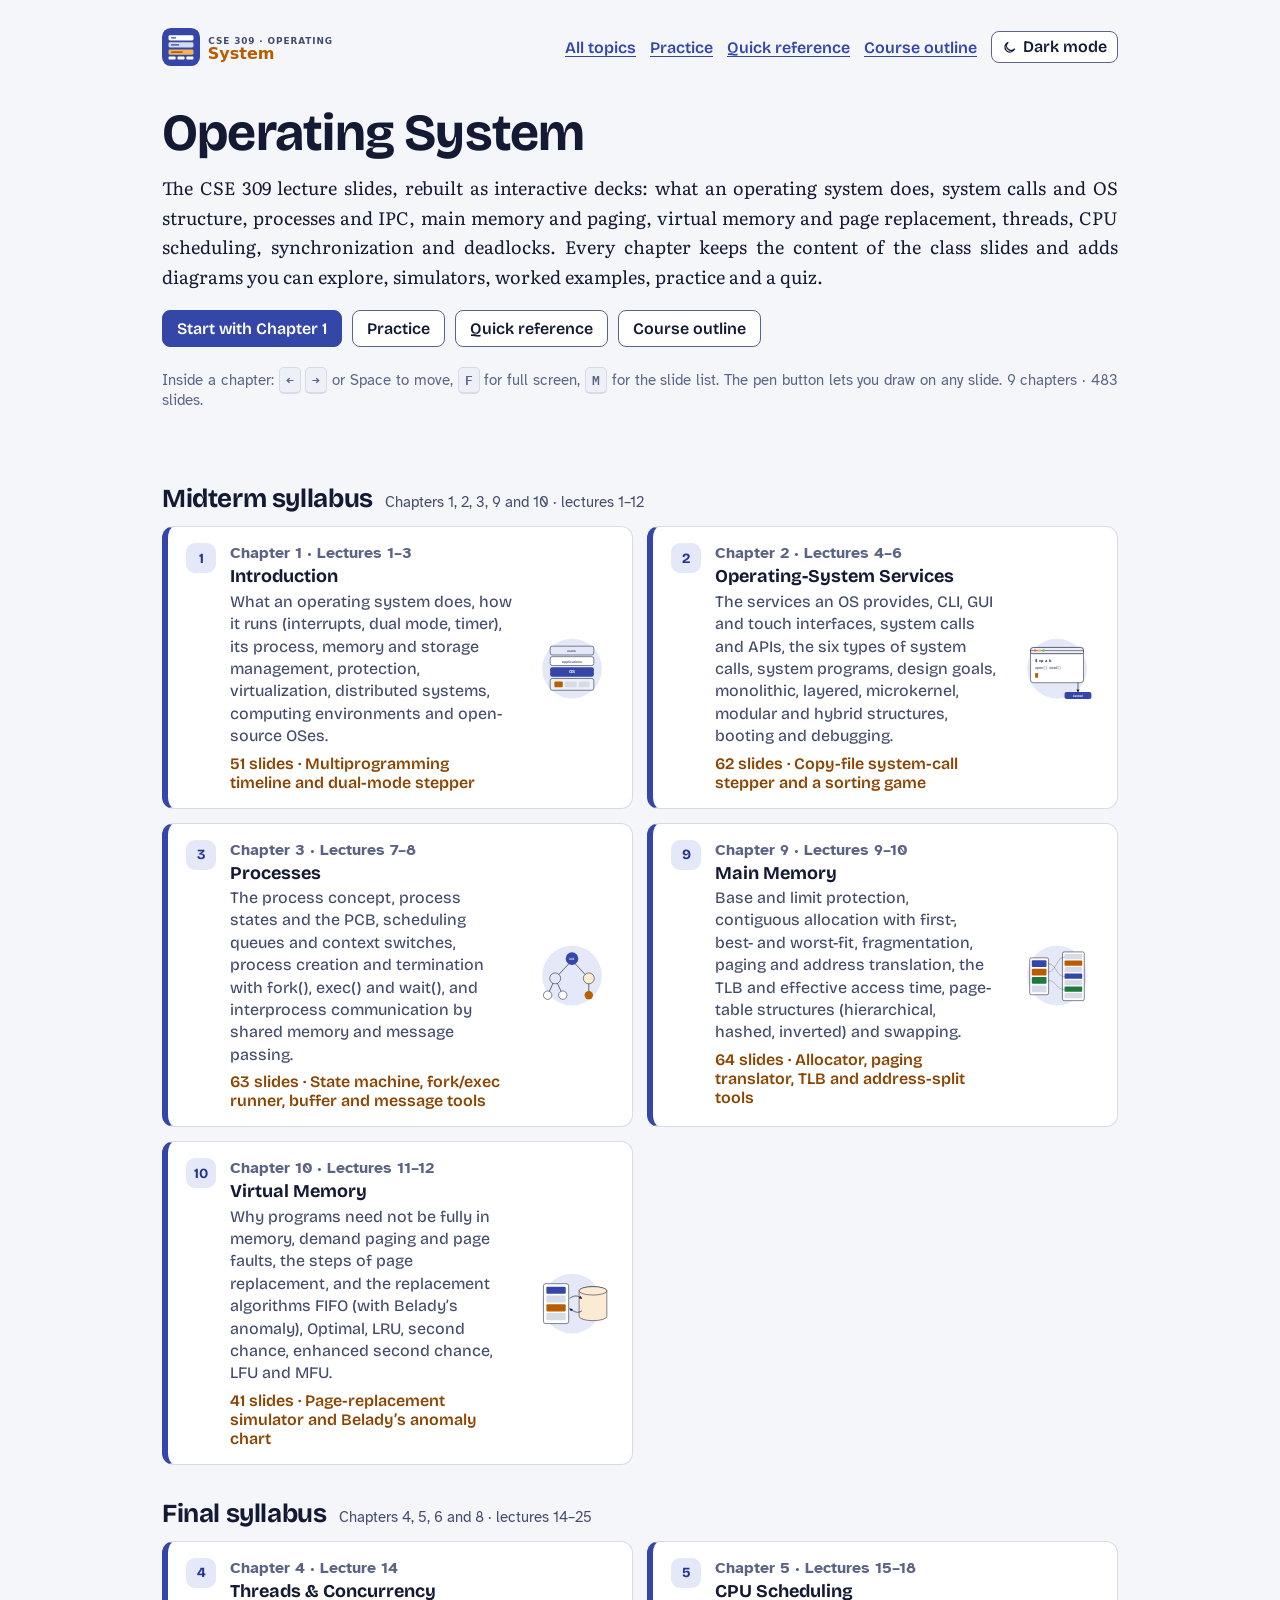
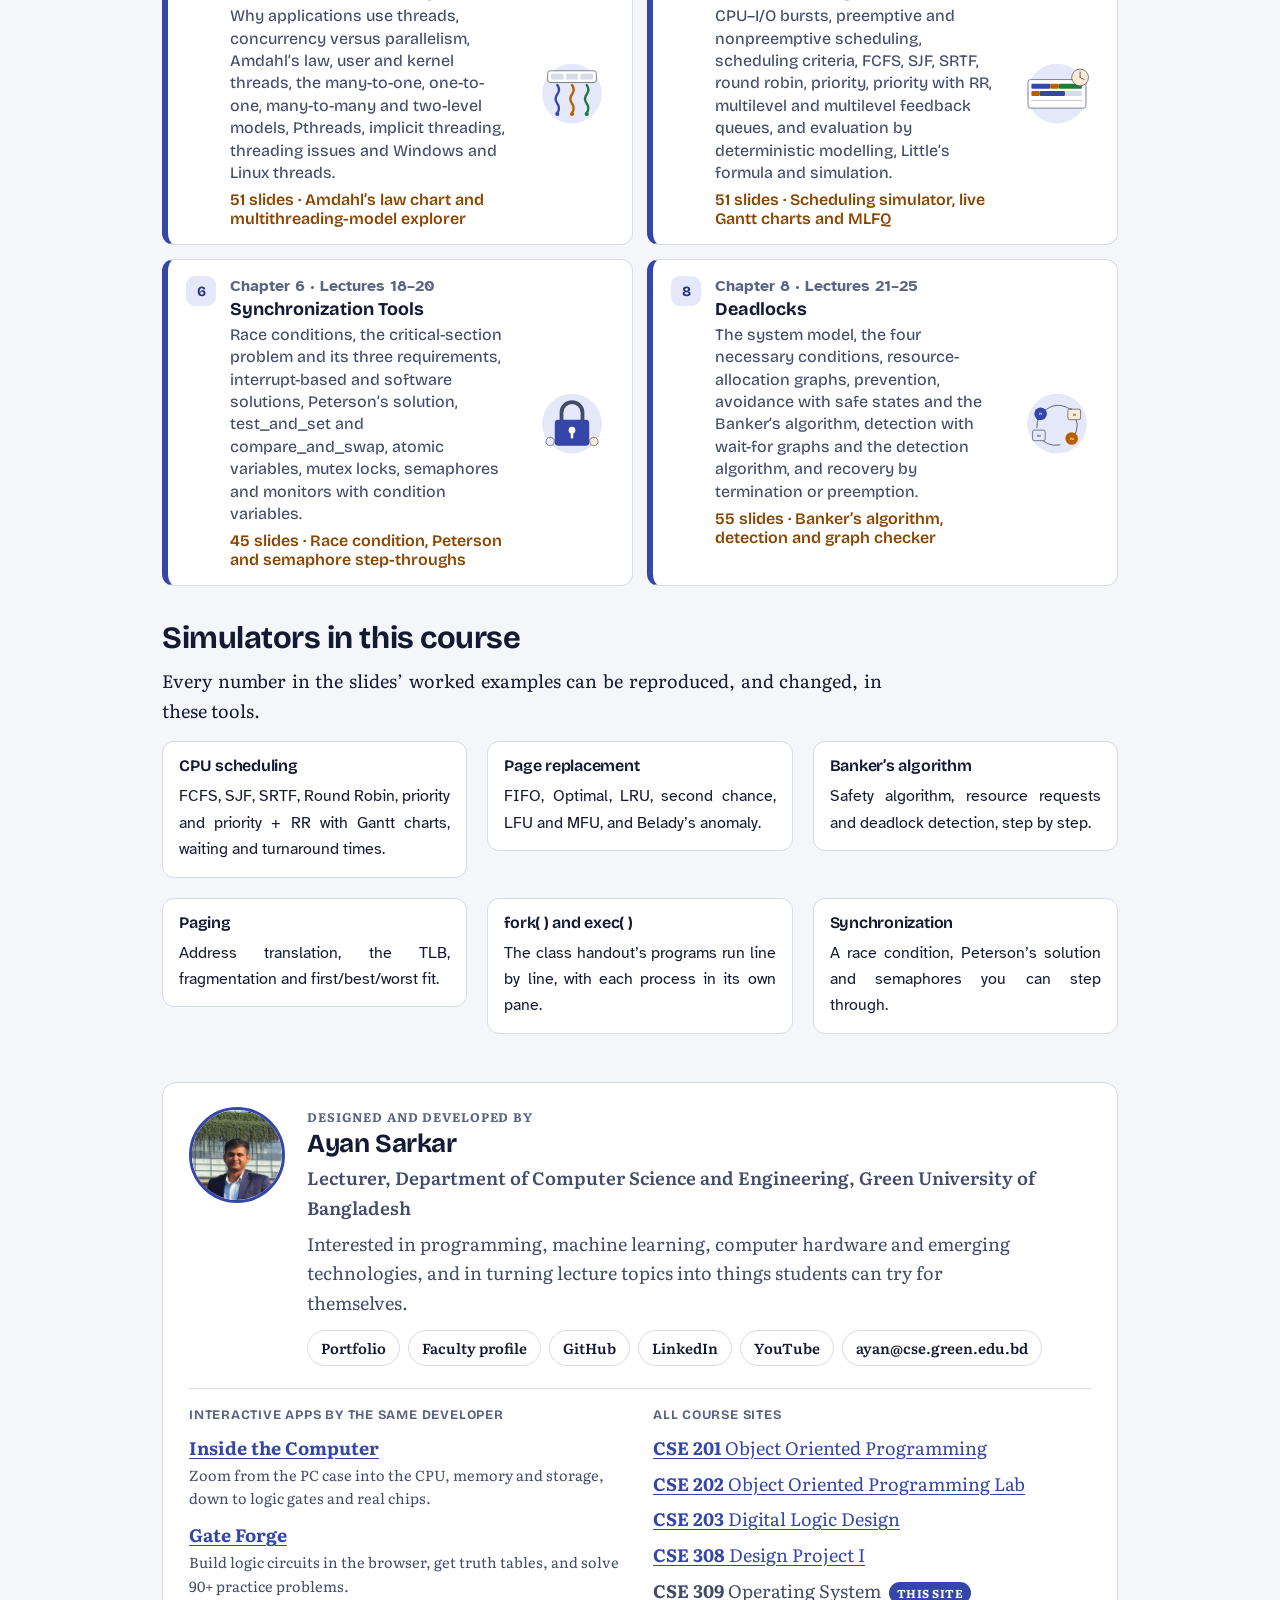
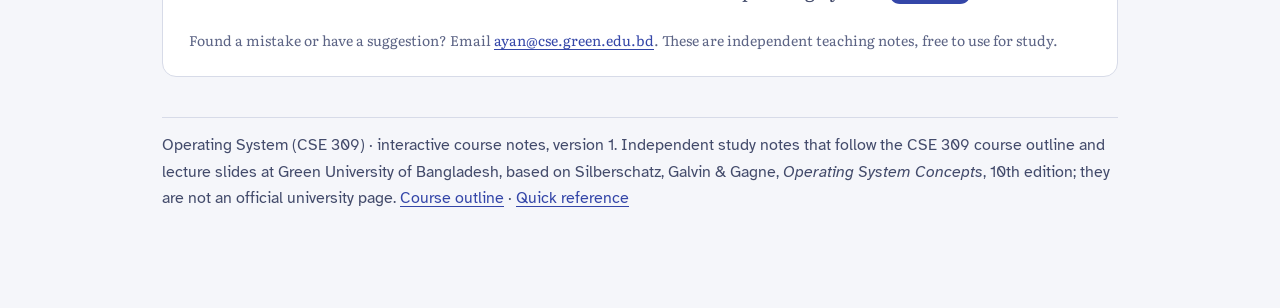
==== commit d804c0f9: "Home page: developer information and links Adds an 'About the developer' card at the bottom of the h" ====
--- a/index.html
+++ b/index.html
@@ -61,6 +61,16 @@
 <p class="lead" style="max-width:72ch;margin:10px 0 16px">Every number in the slides’ worked examples can be reproduced, and changed, in these tools.</p>
 <div class="tgrid"><a class="tcard" style="text-decoration:none;color:inherit" href="topics/ch05-cpu-scheduling.html"><h4>CPU scheduling</h4><p class="small" style="margin:0">FCFS, SJF, SRTF, Round Robin, priority and priority + RR with Gantt charts, waiting and turnaround times.</p></a><a class="tcard" style="text-decoration:none;color:inherit" href="topics/ch10-virtual-memory.html"><h4>Page replacement</h4><p class="small" style="margin:0">FIFO, Optimal, LRU, second chance, LFU and MFU, and Belady’s anomaly.</p></a><a class="tcard" style="text-decoration:none;color:inherit" href="topics/ch08-deadlocks.html"><h4>Banker’s algorithm</h4><p class="small" style="margin:0">Safety algorithm, resource requests and deadlock detection, step by step.</p></a><a class="tcard" style="text-decoration:none;color:inherit" href="topics/ch09-main-memory.html"><h4>Paging</h4><p class="small" style="margin:0">Address translation, the TLB, fragmentation and first/best/worst fit.</p></a><a class="tcard" style="text-decoration:none;color:inherit" href="topics/ch03-processes.html"><h4>fork( ) and exec( )</h4><p class="small" style="margin:0">The class handout’s programs run line by line, with each process in its own pane.</p></a><a class="tcard" style="text-decoration:none;color:inherit" href="topics/ch06-synchronization-tools.html"><h4>Synchronization</h4><p class="small" style="margin:0">A race condition, Peterson’s solution and semaphores you can step through.</p></a></div>
 </main>
+<!-- developer -->
+<section class="devcard" aria-labelledby="dev-name">
+<div class="dev-top"><img class="dev-photo" src="img/developer.jpg" alt="Ayan Sarkar" width="96" height="96" loading="lazy">
+<div class="dev-id"><p class="dev-k">Designed and developed by</p><h2 id="dev-name">Ayan Sarkar</h2><p class="dev-role">Lecturer, Department of Computer Science and Engineering, Green University of Bangladesh</p><p class="dev-about">Interested in programming, machine learning, computer hardware and emerging technologies, and in turning lecture topics into things students can try for themselves.</p>
+<nav class="dev-links" aria-label="Developer links"><a href="https://ayan-1829.github.io/" target="_blank" rel="noopener">Portfolio</a><a href="https://cse.green.edu.bd/faculties/mr-ayan-sarkar" target="_blank" rel="noopener">Faculty profile</a><a href="https://github.com/Ayan-1829" target="_blank" rel="noopener">GitHub</a><a href="https://www.linkedin.com/in/ayansarkar1829" target="_blank" rel="noopener">LinkedIn</a><a href="https://www.youtube.com/@ayansarkar1829" target="_blank" rel="noopener">YouTube</a><a href="mailto:ayan@cse.green.edu.bd">ayan@cse.green.edu.bd</a></nav></div></div>
+<div class="dev-cols"><div><h3>Interactive apps by the same developer</h3><ul class="dev-apps"><li><a href="https://ayan-1829.github.io/inside-the-computer/" target="_blank" rel="noopener"><b>Inside the Computer</b></a><span>Zoom from the PC case into the CPU, memory and storage, down to logic gates and real chips.</span></li><li><a href="https://gate-forge.netlify.app/" target="_blank" rel="noopener"><b>Gate Forge</b></a><span>Build logic circuits in the browser, get truth tables, and solve 90+ practice problems.</span></li></ul></div>
+<div><h3>All course sites</h3><ul class="dev-courses"><li><a href="https://ayan-1829.github.io/CSE-201-Object-Oriented-Programming/"><b>CSE 201</b> Object Oriented Programming</a></li><li><a href="https://ayan-1829.github.io/CSE-202-Object-Oriented-Programming-Lab/"><b>CSE 202</b> Object Oriented Programming Lab</a></li><li><a href="https://ayan-1829.github.io/CSE-203-Digital-Logic-Design/"><b>CSE 203</b> Digital Logic Design</a></li><li><a href="https://ayan-1829.github.io/CSE-308-Design-Project-I/"><b>CSE 308</b> Design Project I</a></li><li class="dev-here"><b>CSE 309</b> Operating System <span class="dev-tag">this site</span></li></ul></div></div>
+<p class="dev-note">Found a mistake or have a suggestion? Email <a href="mailto:ayan@cse.green.edu.bd?subject=Course%20site%20feedback">ayan@cse.green.edu.bd</a>. These are independent teaching notes, free to use for study.</p>
+</section>
+<!-- /developer -->
 <footer class="site-foot small muted"><p>Operating System (CSE 309) · interactive course notes, version 1. Independent study notes that follow the CSE 309 course outline and lecture slides at Green University of Bangladesh, based on Silberschatz, Galvin &amp; Gagne, <i>Operating System Concepts</i>, 10th edition; they are not an official university page. <a href="course.html">Course outline</a> · <a href="reference.html">Quick reference</a></p></footer>
 </div>
 <script src="js/core.js"></script>
--- a/css/style.css
+++ b/css/style.css
@@ -1136,6 +1136,26 @@
 .applinks .al-itc .al-app{background:#2557c7}
 .applinks .al-gf .al-app{background:#0d7a5f}
 .applinks .al-n{font-size:13.5px;font-weight:500;color:var(--ink-3)}
+/* developer section at the bottom of each home page (see _tools/devfooter) */
+.devcard{margin:48px 0 8px;padding:24px 26px;border:1px solid var(--line);border-radius:14px;background:var(--sheet)}
+.dev-top{display:flex;gap:22px;align-items:flex-start}
+.dev-photo{width:96px;height:96px;border-radius:50%;object-fit:cover;flex:none;border:3px solid var(--ac)}
+.dev-k{font-size:12.5px;font-weight:700;letter-spacing:.07em;text-transform:uppercase;color:var(--ink-3);margin:0 0 2px}
+.devcard h2{font-size:26px;line-height:1.15;margin:0 0 4px}
+.dev-role{margin:0 0 6px;color:var(--ink-2);font-weight:600}
+.dev-about{margin:0 0 12px;color:var(--ink-2);max-width:72ch}
+.dev-links{display:flex;flex-wrap:wrap;gap:8px}
+.dev-links a{padding:5px 13px;border:1px solid var(--line);border-radius:999px;text-decoration:none;font-size:14.5px;font-weight:600;color:var(--ink)}
+.dev-links a:hover,.dev-links a:focus-visible{border-color:var(--ac);color:var(--ac)}
+.dev-cols{display:grid;grid-template-columns:1fr 1fr;gap:26px;margin-top:22px;padding-top:18px;border-top:1px solid var(--line)}
+.devcard h3{font-size:13px;font-weight:700;text-transform:uppercase;letter-spacing:.06em;color:var(--ink-3);margin:0 0 10px}
+.devcard ul{list-style:none;padding:0;margin:0}
+.dev-apps li{margin-bottom:10px}.dev-apps span{display:block;color:var(--ink-2);font-size:14.5px}
+.dev-courses li{margin-bottom:6px}
+.dev-here{color:var(--ink-2)}.dev-tag{font-size:11.5px;font-weight:700;text-transform:uppercase;letter-spacing:.04em;color:#fff;background:var(--ac);border-radius:999px;padding:2px 8px;margin-left:4px}
+.dev-note{margin:18px 0 0;font-size:14px;color:var(--ink-3)}
+.devcard p,.devcard li{text-align:left}
+@media (max-width:720px){.dev-cols{grid-template-columns:1fr}.dev-top{flex-direction:column;gap:14px}.devcard{padding:20px 18px}}
 /* ===== end projector layout ===== */
 .slide .demo svg.dg{max-height:min(44vh,460px)}
 .slide-inner>.co-h{margin-top:14px}
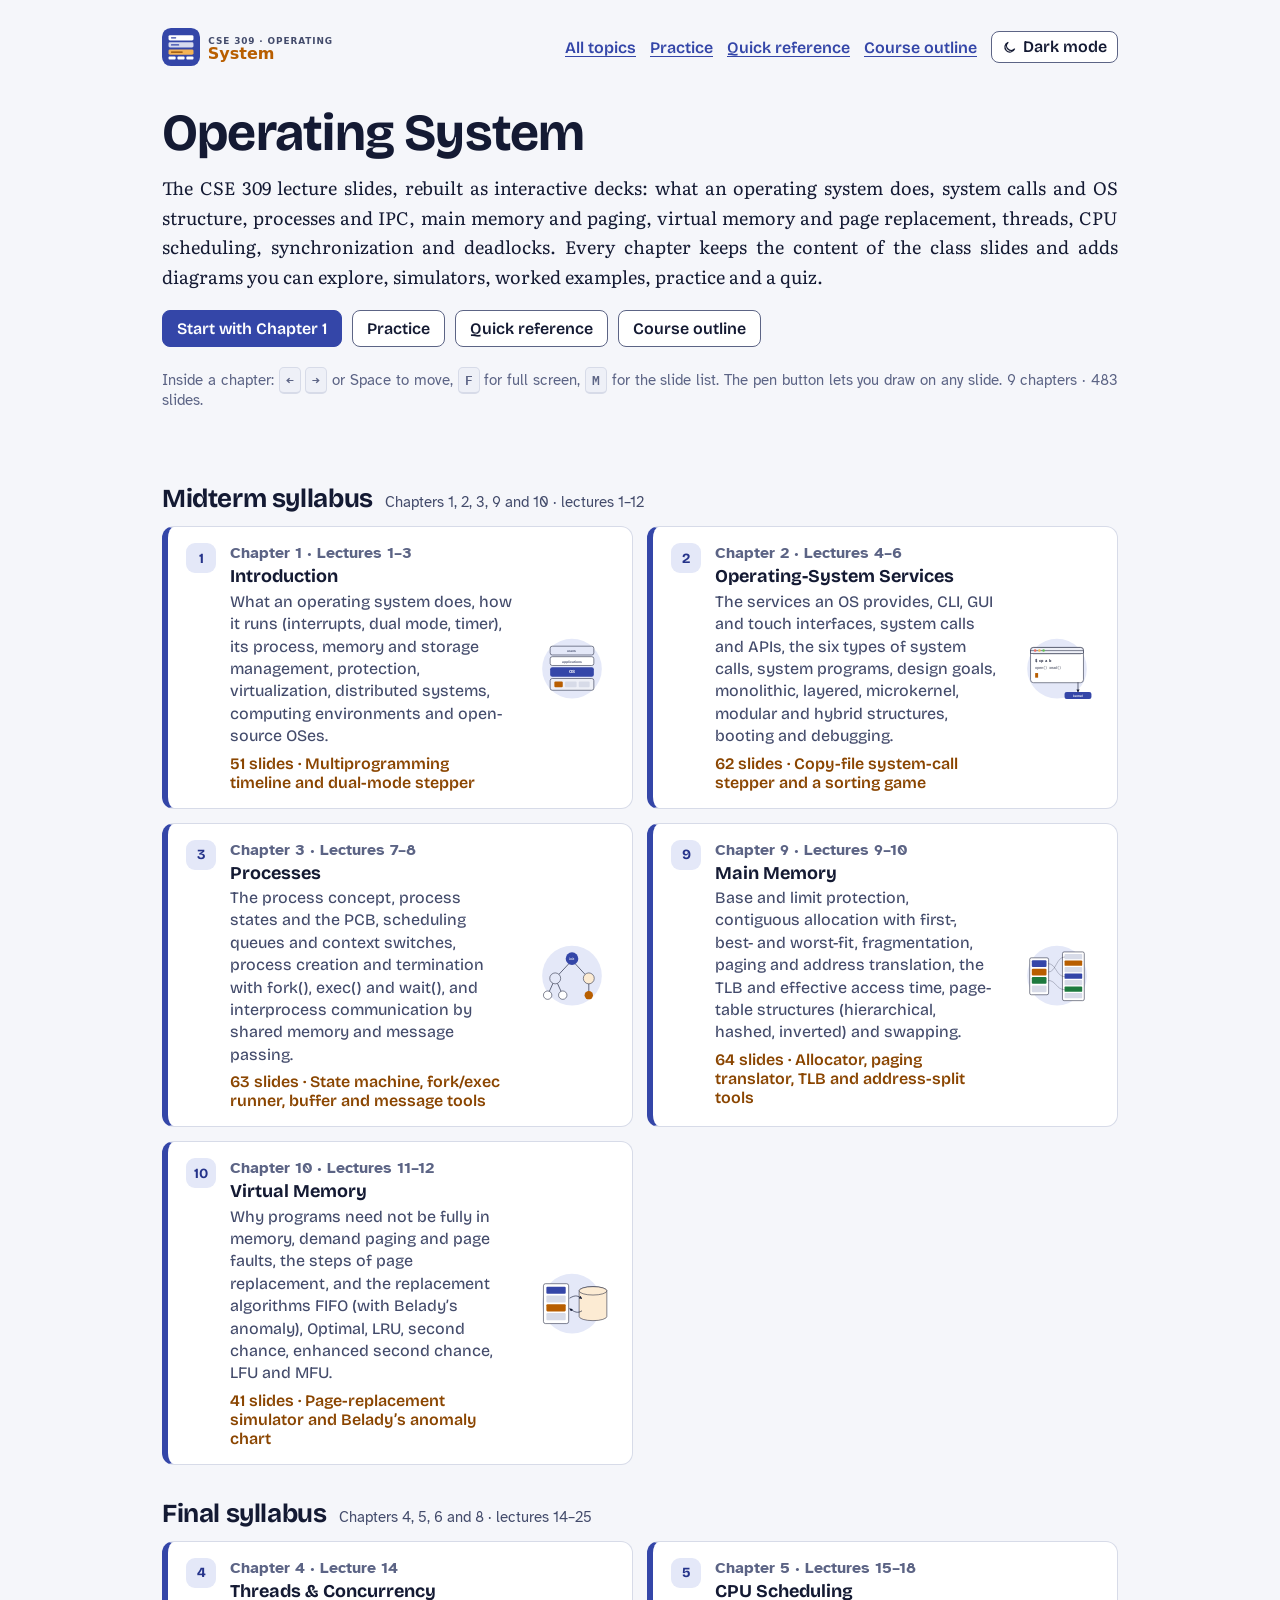
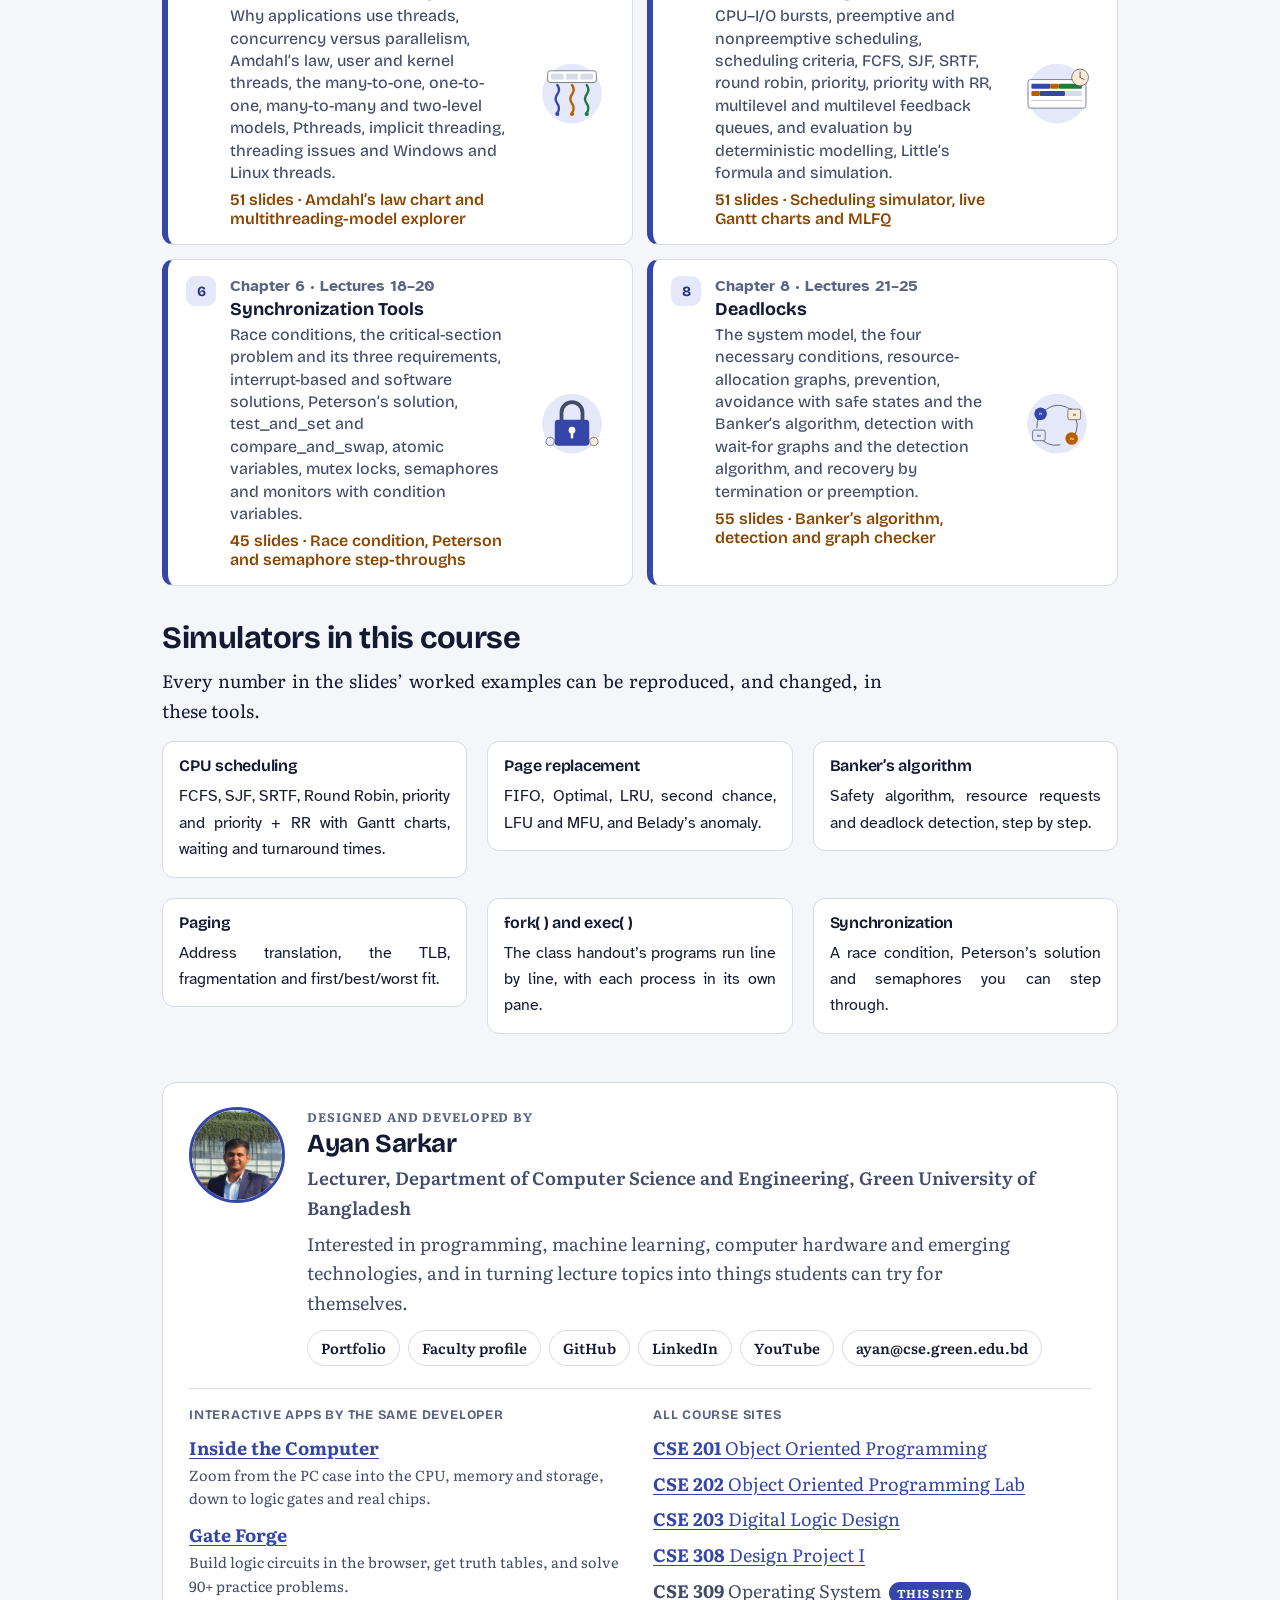
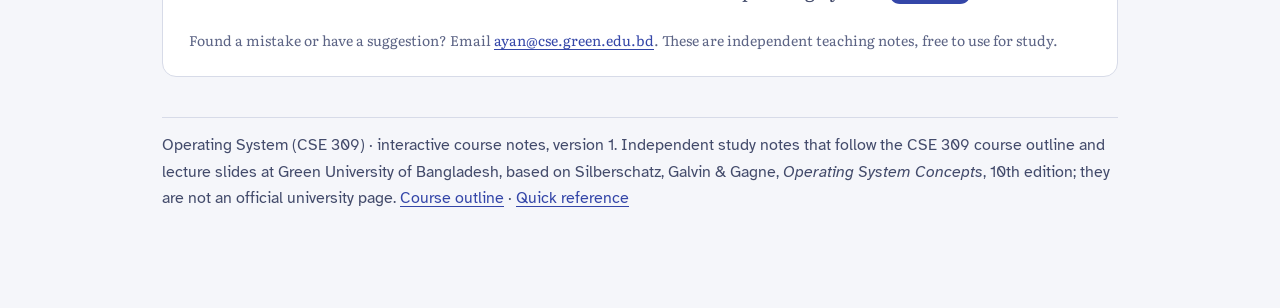
==== commit 82d1f112: "Share cards in the same style as the other courses, with each chapter's illustration Co-Authored-By:" ====
--- a/index.html
+++ b/index.html
@@ -22,7 +22,7 @@
 <meta property="og:title" content="Operating System (CSE 309) – Interactive Lecture Slides &amp; Simulators">
 <meta property="og:description" content="Free interactive slides for CSE 309 Operating System: OS structure, system calls, processes, IPC, fork and exec, paging, TLB, virtual memory, page replacement, threads, CPU scheduling, synchronization, semaphores, deadlocks and the Banker’s algorithm.">
 <meta property="og:url" content="https://ayan-1829.github.io/CSE-309-Operating-System/">
-<meta property="og:image" content="https://ayan-1829.github.io/CSE-309-Operating-System/img/og/home.png?v=1">
+<meta property="og:image" content="https://ayan-1829.github.io/CSE-309-Operating-System/img/og/home.png?v=2">
 <meta property="og:image:type" content="image/png">
 <meta property="og:image:width" content="1200">
 <meta property="og:image:height" content="630">
@@ -30,7 +30,7 @@
 <meta name="twitter:card" content="summary_large_image">
 <meta name="twitter:title" content="Operating System (CSE 309) – Interactive Lecture Slides &amp; Simulators">
 <meta name="twitter:description" content="Free interactive slides for CSE 309 Operating System: OS structure, system calls, processes, IPC, fork and exec, paging, TLB, virtual memory, page replacement, threads, CPU scheduling, synchronization, semaphores, deadlocks and the Banker’s algorithm.">
-<meta name="twitter:image" content="https://ayan-1829.github.io/CSE-309-Operating-System/img/og/home.png?v=1">
+<meta name="twitter:image" content="https://ayan-1829.github.io/CSE-309-Operating-System/img/og/home.png?v=2">
 <meta name="twitter:image:alt" content="Operating System (CSE 309) – Interactive Lecture Slides &amp; Simulators">
 <script type="application/ld+json">{"@context": "https://schema.org", "@type": "Course", "name": "Operating System", "courseCode": "CSE 309", "description": "Nine interactive slide decks for an undergraduate operating systems course: OS structure and services, processes and IPC, main and virtual memory, threads, CPU scheduling, synchronization and deadlocks.", "url": "https://ayan-1829.github.io/CSE-309-Operating-System/", "inLanguage": "en", "isAccessibleForFree": true, "educationalLevel": "Undergraduate", "provider": {"@type": "Organization", "name": "Operating System Notes", "url": "https://ayan-1829.github.io/CSE-309-Operating-System/"}, "hasCourseInstance": {"@type": "CourseInstance", "courseMode": "online", "courseWorkload": "PT40H"}, "offers": {"@type": "Offer", "price": "0", "priceCurrency": "USD", "category": "Free"}, "hasPart": [{"@type": "LearningResource", "name": "Introduction", "url": "https://ayan-1829.github.io/CSE-309-Operating-System/topics/ch01-introduction.html"}, {"@type": "LearningResource", "name": "Operating-System Services", "url": "https://ayan-1829.github.io/CSE-309-Operating-System/topics/ch02-operating-system-services.html"}, {"@type": "LearningResource", "name": "Processes", "url": "https://ayan-1829.github.io/CSE-309-Operating-System/topics/ch03-processes.html"}, {"@type": "LearningResource", "name": "Main Memory", "url": "https://ayan-1829.github.io/CSE-309-Operating-System/topics/ch09-main-memory.html"}, {"@type": "LearningResource", "name": "Virtual Memory", "url": "https://ayan-1829.github.io/CSE-309-Operating-System/topics/ch10-virtual-memory.html"}, {"@type": "LearningResource", "name": "Threads &amp; Concurrency", "url": "https://ayan-1829.github.io/CSE-309-Operating-System/topics/ch04-threads-and-concurrency.html"}, {"@type": "LearningResource", "name": "CPU Scheduling", "url": "https://ayan-1829.github.io/CSE-309-Operating-System/topics/ch05-cpu-scheduling.html"}, {"@type": "LearningResource", "name": "Synchronization Tools", "url": "https://ayan-1829.github.io/CSE-309-Operating-System/topics/ch06-synchronization-tools.html"}, {"@type": "LearningResource", "name": "Deadlocks", "url": "https://ayan-1829.github.io/CSE-309-Operating-System/topics/ch08-deadlocks.html"}]}</script>
 <script type="application/ld+json">{"@context": "https://schema.org", "@type": "WebSite", "name": "Operating System (CSE 309)", "url": "https://ayan-1829.github.io/CSE-309-Operating-System/", "inLanguage": "en"}</script>
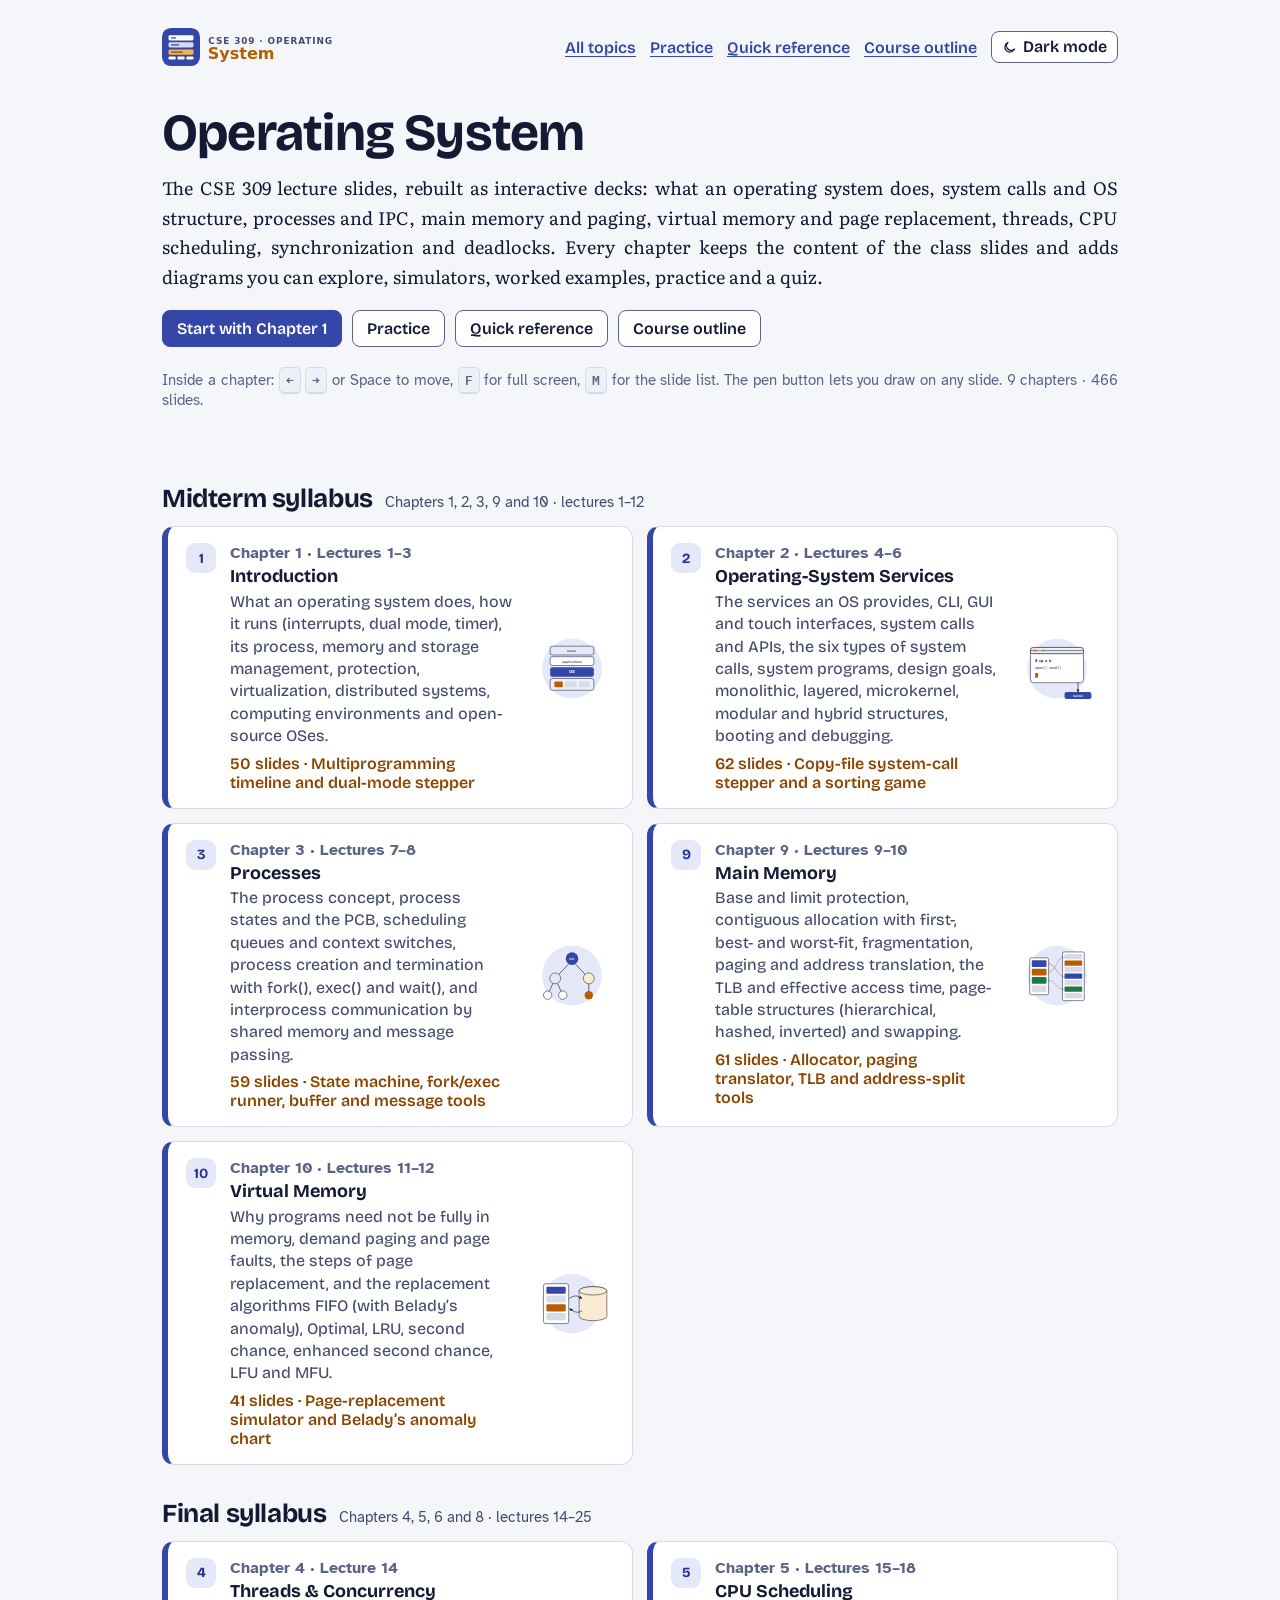
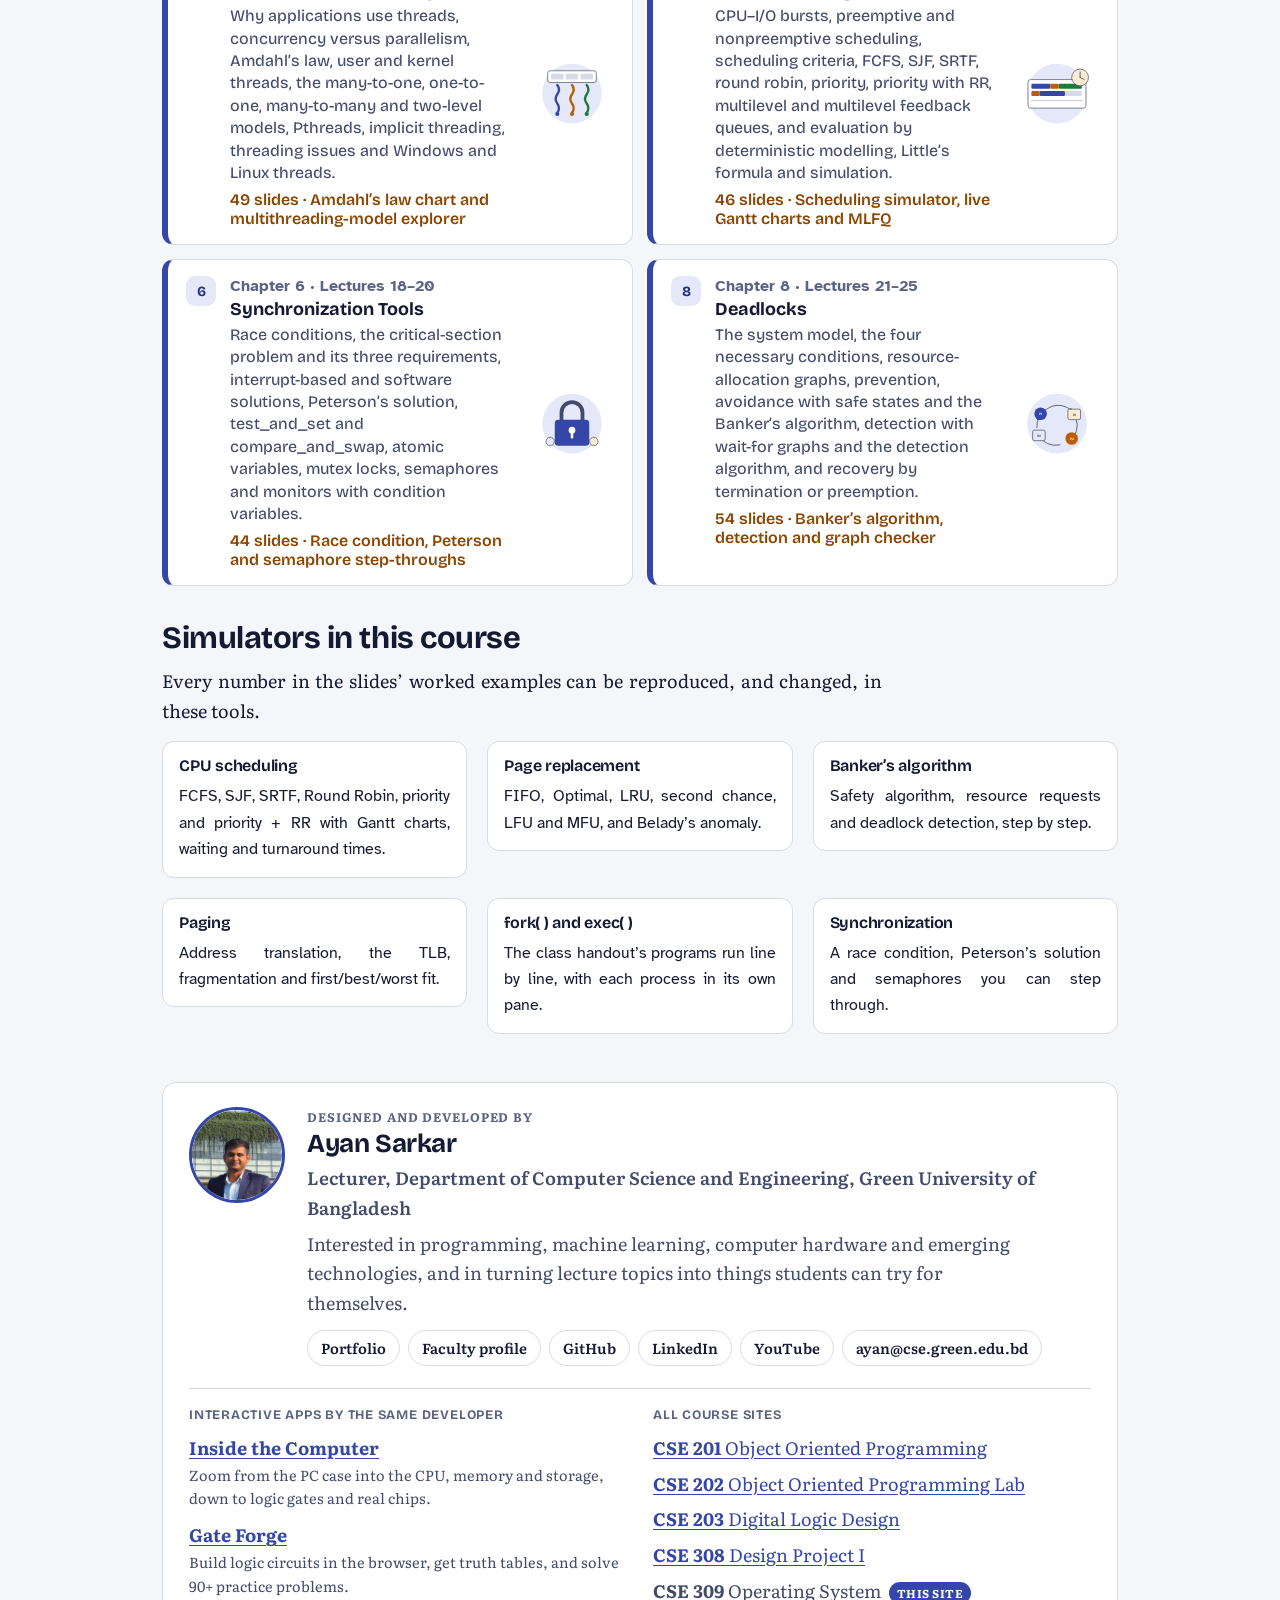
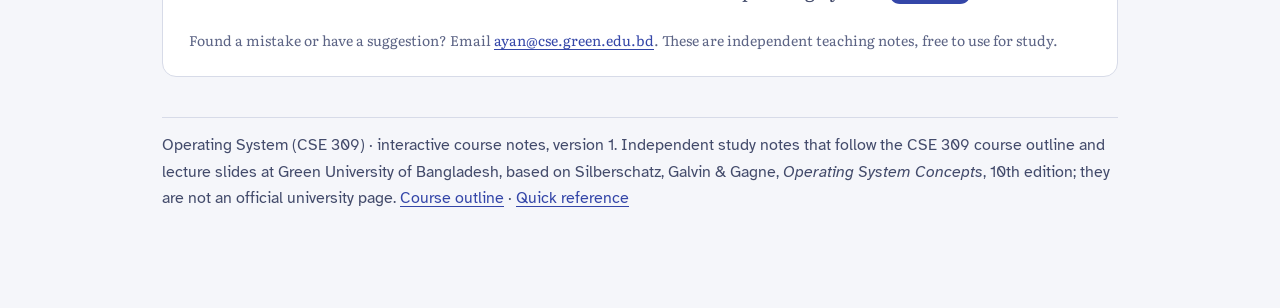
==== commit 7bb5f5c1: "No near-empty continuation slides: short overflows are scaled to fit Co-Authored-By: Claude Opus 5.5" ====
--- a/index.html
+++ b/index.html
@@ -51,12 +51,12 @@
 <h1>Operating System</h1>
 <p class="lead">The CSE 309 lecture slides, rebuilt as interactive decks: what an operating system does, system calls and OS structure, processes and IPC, main memory and paging, virtual memory and page replacement, threads, CPU scheduling, synchronization and deadlocks. Every chapter keeps the content of the class slides and adds diagrams you can explore, simulators, worked examples, practice and a quiz.</p>
 <div class="toolbar-links"><a class="btn pri" href="topics/ch01-introduction.html">Start with Chapter 1</a><a class="btn" href="practice.html">Practice</a><a class="btn" href="reference.html">Quick reference</a><a class="btn" href="course.html">Course outline</a></div>
-<p class="hint">Inside a chapter: <kbd>←</kbd> <kbd>→</kbd> or Space to move, <kbd>F</kbd> for full screen, <kbd>M</kbd> for the slide list. The pen button lets you draw on any slide. 9 chapters · 483 slides.</p>
+<p class="hint">Inside a chapter: <kbd>←</kbd> <kbd>→</kbd> or Space to move, <kbd>F</kbd> for full screen, <kbd>M</kbd> for the slide list. The pen button lets you draw on any slide. 9 chapters · 466 slides.</p>
 </div>
 <div class="part-h"><h2>Midterm syllabus</h2><span>Chapters 1, 2, 3, 9 and 10 · lectures 1–12</span></div>
-<ul class="tlist"><li><a href="topics/ch01-introduction.html"><span class="badge">1</span><span><span class="lec">Chapter 1 · Lectures 1–3</span><b>Introduction</b><span class="d">What an operating system does, how it runs (interrupts, dual mode, timer), its process, memory and storage management, protection, virtualization, distributed systems, computing environments and open-source OSes.</span><span class="m">51 slides · Multiprogramming timeline and dual-mode stepper</span></span><span class="tart" data-art="1" aria-hidden="true"></span></a></li><li><a href="topics/ch02-operating-system-services.html"><span class="badge">2</span><span><span class="lec">Chapter 2 · Lectures 4–6</span><b>Operating-System Services</b><span class="d">The services an OS provides, CLI, GUI and touch interfaces, system calls and APIs, the six types of system calls, system programs, design goals, monolithic, layered, microkernel, modular and hybrid structures, booting and debugging.</span><span class="m">62 slides · Copy-file system-call stepper and a sorting game</span></span><span class="tart" data-art="2" aria-hidden="true"></span></a></li><li><a href="topics/ch03-processes.html"><span class="badge">3</span><span><span class="lec">Chapter 3 · Lectures 7–8</span><b>Processes</b><span class="d">The process concept, process states and the PCB, scheduling queues and context switches, process creation and termination with fork(), exec() and wait(), and interprocess communication by shared memory and message passing.</span><span class="m">63 slides · State machine, fork/exec runner, buffer and message tools</span></span><span class="tart" data-art="3" aria-hidden="true"></span></a></li><li><a href="topics/ch09-main-memory.html"><span class="badge">9</span><span><span class="lec">Chapter 9 · Lectures 9–10</span><b>Main Memory</b><span class="d">Base and limit protection, contiguous allocation with first-, best- and worst-fit, fragmentation, paging and address translation, the TLB and effective access time, page-table structures (hierarchical, hashed, inverted) and swapping.</span><span class="m">64 slides · Allocator, paging translator, TLB and address-split tools</span></span><span class="tart" data-art="4" aria-hidden="true"></span></a></li><li><a href="topics/ch10-virtual-memory.html"><span class="badge">10</span><span><span class="lec">Chapter 10 · Lectures 11–12</span><b>Virtual Memory</b><span class="d">Why programs need not be fully in memory, demand paging and page faults, the steps of page replacement, and the replacement algorithms FIFO (with Belady’s anomaly), Optimal, LRU, second chance, enhanced second chance, LFU and MFU.</span><span class="m">41 slides · Page-replacement simulator and Belady’s anomaly chart</span></span><span class="tart" data-art="5" aria-hidden="true"></span></a></li></ul>
+<ul class="tlist"><li><a href="topics/ch01-introduction.html"><span class="badge">1</span><span><span class="lec">Chapter 1 · Lectures 1–3</span><b>Introduction</b><span class="d">What an operating system does, how it runs (interrupts, dual mode, timer), its process, memory and storage management, protection, virtualization, distributed systems, computing environments and open-source OSes.</span><span class="m">50 slides · Multiprogramming timeline and dual-mode stepper</span></span><span class="tart" data-art="1" aria-hidden="true"></span></a></li><li><a href="topics/ch02-operating-system-services.html"><span class="badge">2</span><span><span class="lec">Chapter 2 · Lectures 4–6</span><b>Operating-System Services</b><span class="d">The services an OS provides, CLI, GUI and touch interfaces, system calls and APIs, the six types of system calls, system programs, design goals, monolithic, layered, microkernel, modular and hybrid structures, booting and debugging.</span><span class="m">62 slides · Copy-file system-call stepper and a sorting game</span></span><span class="tart" data-art="2" aria-hidden="true"></span></a></li><li><a href="topics/ch03-processes.html"><span class="badge">3</span><span><span class="lec">Chapter 3 · Lectures 7–8</span><b>Processes</b><span class="d">The process concept, process states and the PCB, scheduling queues and context switches, process creation and termination with fork(), exec() and wait(), and interprocess communication by shared memory and message passing.</span><span class="m">59 slides · State machine, fork/exec runner, buffer and message tools</span></span><span class="tart" data-art="3" aria-hidden="true"></span></a></li><li><a href="topics/ch09-main-memory.html"><span class="badge">9</span><span><span class="lec">Chapter 9 · Lectures 9–10</span><b>Main Memory</b><span class="d">Base and limit protection, contiguous allocation with first-, best- and worst-fit, fragmentation, paging and address translation, the TLB and effective access time, page-table structures (hierarchical, hashed, inverted) and swapping.</span><span class="m">61 slides · Allocator, paging translator, TLB and address-split tools</span></span><span class="tart" data-art="4" aria-hidden="true"></span></a></li><li><a href="topics/ch10-virtual-memory.html"><span class="badge">10</span><span><span class="lec">Chapter 10 · Lectures 11–12</span><b>Virtual Memory</b><span class="d">Why programs need not be fully in memory, demand paging and page faults, the steps of page replacement, and the replacement algorithms FIFO (with Belady’s anomaly), Optimal, LRU, second chance, enhanced second chance, LFU and MFU.</span><span class="m">41 slides · Page-replacement simulator and Belady’s anomaly chart</span></span><span class="tart" data-art="5" aria-hidden="true"></span></a></li></ul>
 <div class="part-h"><h2>Final syllabus</h2><span>Chapters 4, 5, 6 and 8 · lectures 14–25</span></div>
-<ul class="tlist"><li><a href="topics/ch04-threads-and-concurrency.html"><span class="badge">4</span><span><span class="lec">Chapter 4 · Lecture 14</span><b>Threads &amp; Concurrency</b><span class="d">Why applications use threads, concurrency versus parallelism, Amdahl’s law, user and kernel threads, the many-to-one, one-to-one, many-to-many and two-level models, Pthreads, implicit threading, threading issues and Windows and Linux threads.</span><span class="m">51 slides · Amdahl’s law chart and multithreading-model explorer</span></span><span class="tart" data-art="6" aria-hidden="true"></span></a></li><li><a href="topics/ch05-cpu-scheduling.html"><span class="badge">5</span><span><span class="lec">Chapter 5 · Lectures 15–18</span><b>CPU Scheduling</b><span class="d">CPU–I/O bursts, preemptive and nonpreemptive scheduling, scheduling criteria, FCFS, SJF, SRTF, round robin, priority, priority with RR, multilevel and multilevel feedback queues, and evaluation by deterministic modelling, Little’s formula and simulation.</span><span class="m">51 slides · Scheduling simulator, live Gantt charts and MLFQ</span></span><span class="tart" data-art="7" aria-hidden="true"></span></a></li><li><a href="topics/ch06-synchronization-tools.html"><span class="badge">6</span><span><span class="lec">Chapter 6 · Lectures 18–20</span><b>Synchronization Tools</b><span class="d">Race conditions, the critical-section problem and its three requirements, interrupt-based and software solutions, Peterson’s solution, test_and_set and compare_and_swap, atomic variables, mutex locks, semaphores and monitors with condition variables.</span><span class="m">45 slides · Race condition, Peterson and semaphore step-throughs</span></span><span class="tart" data-art="8" aria-hidden="true"></span></a></li><li><a href="topics/ch08-deadlocks.html"><span class="badge">8</span><span><span class="lec">Chapter 8 · Lectures 21–25</span><b>Deadlocks</b><span class="d">The system model, the four necessary conditions, resource-allocation graphs, prevention, avoidance with safe states and the Banker’s algorithm, detection with wait-for graphs and the detection algorithm, and recovery by termination or preemption.</span><span class="m">55 slides · Banker’s algorithm, detection and graph checker</span></span><span class="tart" data-art="9" aria-hidden="true"></span></a></li></ul>
+<ul class="tlist"><li><a href="topics/ch04-threads-and-concurrency.html"><span class="badge">4</span><span><span class="lec">Chapter 4 · Lecture 14</span><b>Threads &amp; Concurrency</b><span class="d">Why applications use threads, concurrency versus parallelism, Amdahl’s law, user and kernel threads, the many-to-one, one-to-one, many-to-many and two-level models, Pthreads, implicit threading, threading issues and Windows and Linux threads.</span><span class="m">49 slides · Amdahl’s law chart and multithreading-model explorer</span></span><span class="tart" data-art="6" aria-hidden="true"></span></a></li><li><a href="topics/ch05-cpu-scheduling.html"><span class="badge">5</span><span><span class="lec">Chapter 5 · Lectures 15–18</span><b>CPU Scheduling</b><span class="d">CPU–I/O bursts, preemptive and nonpreemptive scheduling, scheduling criteria, FCFS, SJF, SRTF, round robin, priority, priority with RR, multilevel and multilevel feedback queues, and evaluation by deterministic modelling, Little’s formula and simulation.</span><span class="m">46 slides · Scheduling simulator, live Gantt charts and MLFQ</span></span><span class="tart" data-art="7" aria-hidden="true"></span></a></li><li><a href="topics/ch06-synchronization-tools.html"><span class="badge">6</span><span><span class="lec">Chapter 6 · Lectures 18–20</span><b>Synchronization Tools</b><span class="d">Race conditions, the critical-section problem and its three requirements, interrupt-based and software solutions, Peterson’s solution, test_and_set and compare_and_swap, atomic variables, mutex locks, semaphores and monitors with condition variables.</span><span class="m">44 slides · Race condition, Peterson and semaphore step-throughs</span></span><span class="tart" data-art="8" aria-hidden="true"></span></a></li><li><a href="topics/ch08-deadlocks.html"><span class="badge">8</span><span><span class="lec">Chapter 8 · Lectures 21–25</span><b>Deadlocks</b><span class="d">The system model, the four necessary conditions, resource-allocation graphs, prevention, avoidance with safe states and the Banker’s algorithm, detection with wait-for graphs and the detection algorithm, and recovery by termination or preemption.</span><span class="m">54 slides · Banker’s algorithm, detection and graph checker</span></span><span class="tart" data-art="9" aria-hidden="true"></span></a></li></ul>
 <h2 style="margin-top:34px">Simulators in this course</h2>
 <p class="lead" style="max-width:72ch;margin:10px 0 16px">Every number in the slides’ worked examples can be reproduced, and changed, in these tools.</p>
 <div class="tgrid"><a class="tcard" style="text-decoration:none;color:inherit" href="topics/ch05-cpu-scheduling.html"><h4>CPU scheduling</h4><p class="small" style="margin:0">FCFS, SJF, SRTF, Round Robin, priority and priority + RR with Gantt charts, waiting and turnaround times.</p></a><a class="tcard" style="text-decoration:none;color:inherit" href="topics/ch10-virtual-memory.html"><h4>Page replacement</h4><p class="small" style="margin:0">FIFO, Optimal, LRU, second chance, LFU and MFU, and Belady’s anomaly.</p></a><a class="tcard" style="text-decoration:none;color:inherit" href="topics/ch08-deadlocks.html"><h4>Banker’s algorithm</h4><p class="small" style="margin:0">Safety algorithm, resource requests and deadlock detection, step by step.</p></a><a class="tcard" style="text-decoration:none;color:inherit" href="topics/ch09-main-memory.html"><h4>Paging</h4><p class="small" style="margin:0">Address translation, the TLB, fragmentation and first/best/worst fit.</p></a><a class="tcard" style="text-decoration:none;color:inherit" href="topics/ch03-processes.html"><h4>fork( ) and exec( )</h4><p class="small" style="margin:0">The class handout’s programs run line by line, with each process in its own pane.</p></a><a class="tcard" style="text-decoration:none;color:inherit" href="topics/ch06-synchronization-tools.html"><h4>Synchronization</h4><p class="small" style="margin:0">A race condition, Peterson’s solution and semaphores you can step through.</p></a></div>
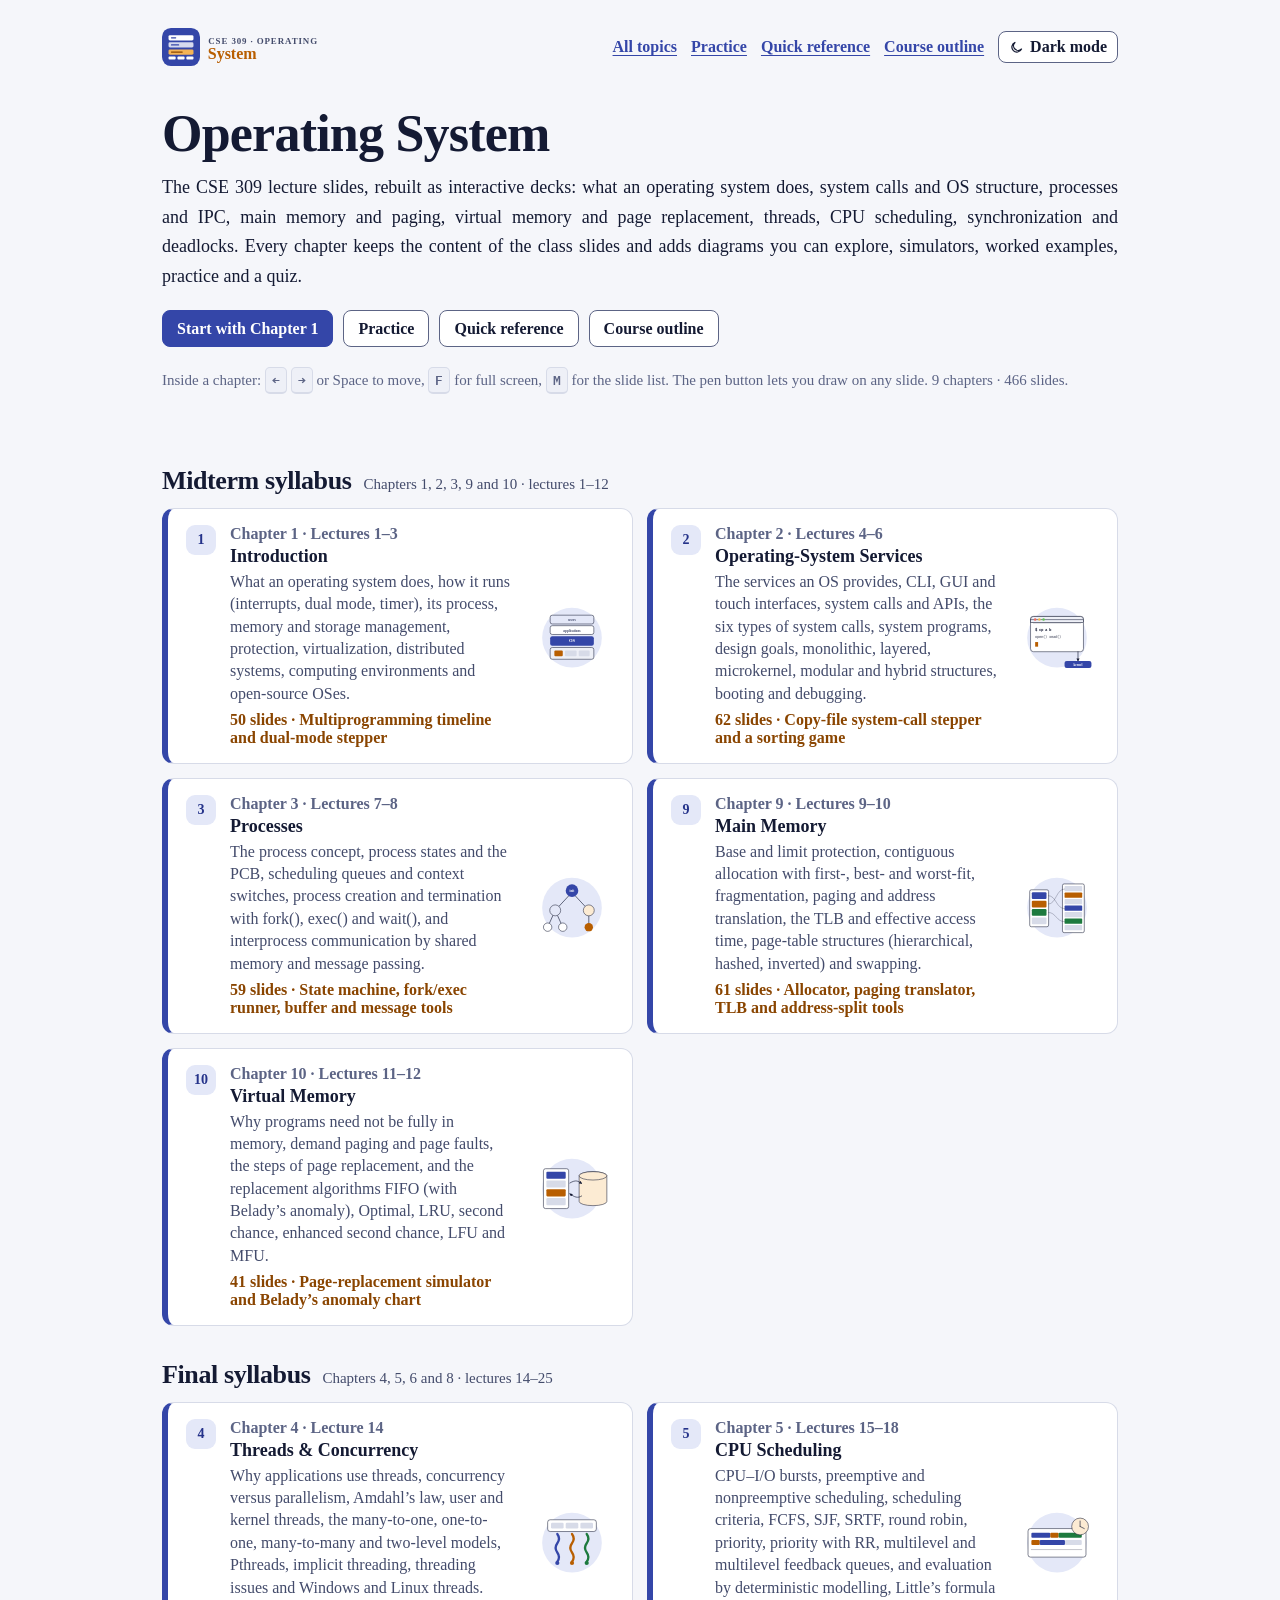
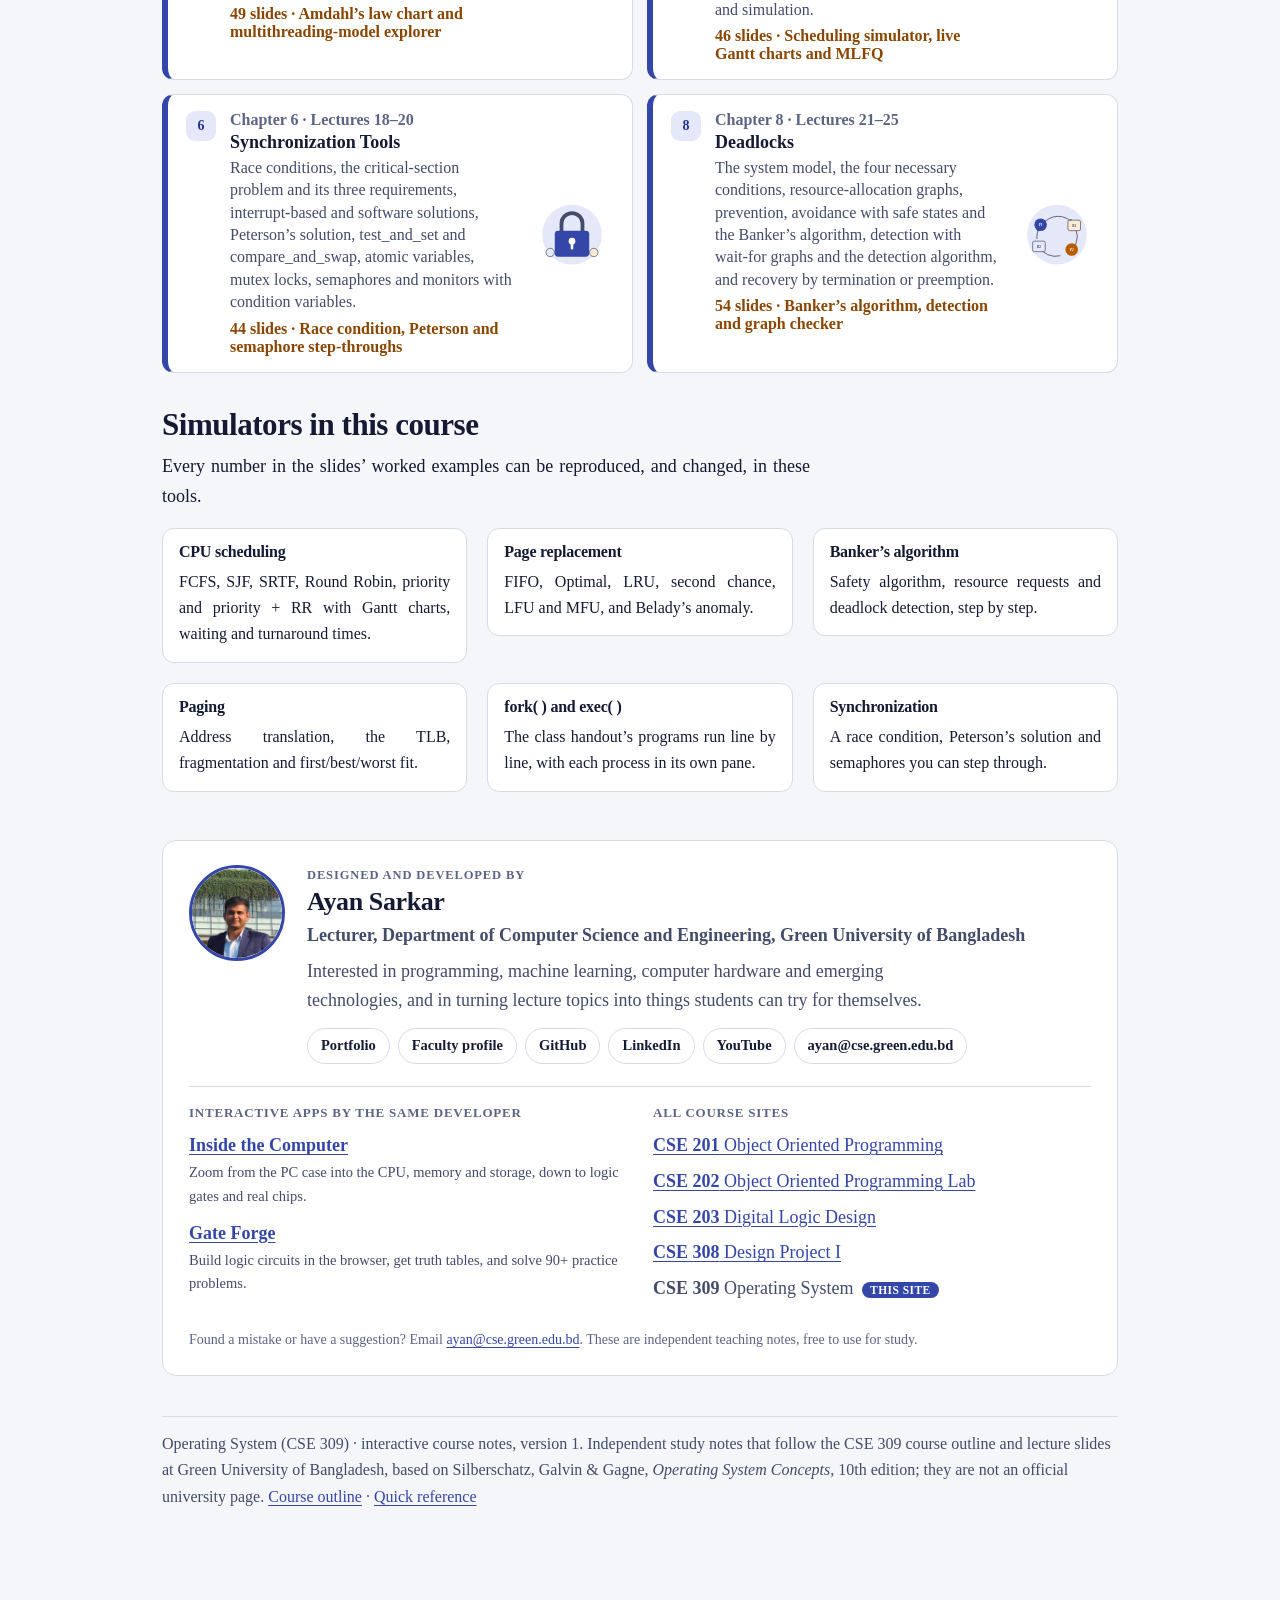
==== commit b5f04423: "Use Georgia for all text Headings, body text, buttons and labels now use Georgia; code stays in IBM " ====
--- a/index.html
+++ b/index.html
@@ -36,7 +36,7 @@
 <script type="application/ld+json">{"@context": "https://schema.org", "@type": "WebSite", "name": "Operating System (CSE 309)", "url": "https://ayan-1829.github.io/CSE-309-Operating-System/", "inLanguage": "en"}</script>
 <link rel="preconnect" href="https://fonts.googleapis.com">
 <link rel="preconnect" href="https://fonts.gstatic.com" crossorigin>
-<link href="https://fonts.googleapis.com/css2?family=Atkinson+Hyperlegible:wght@400;700&family=Bricolage+Grotesque:opsz,wght@12..96,400..800&family=IBM+Plex+Mono:wght@400;500;600&family=Literata:ital,opsz,wght@0,7..72,400..700;1,7..72,400..700&display=swap" rel="stylesheet">
+<link href="https://fonts.googleapis.com/css2?family=IBM+Plex+Mono:wght@400;500;600&display=swap" rel="stylesheet">
 <link rel="stylesheet" href="css/style.css">
 </head>
 <body class="index-page">
--- a/css/style.css
+++ b/css/style.css
@@ -9,10 +9,10 @@
   --mark:#C2560C; --mark-soft:#FCE6D6; --ok:#1D7A3E; --ok-soft:#DDF2E3; --bad:#B42318; --bad-soft:#FBE3E0;
   --ac:#3446A8; --ac-soft:#E4E8F8; --ac-ink:#25338A;
   --accent:#B85E00; --accent-ink:#8A4500; --accent-soft:#FCEBD3;
-  --f-head:'Bricolage Grotesque',system-ui,-apple-system,'Segoe UI',sans-serif;
-  --f-body:'Literata',Georgia,'Times New Roman',serif;
+  --f-head:Georgia,'Times New Roman',Times,serif;
+  --f-body:Georgia,'Times New Roman',Times,serif;
   --f-mono:'IBM Plex Mono',ui-monospace,Menlo,Consolas,monospace;
-  --f-accessible:'Atkinson Hyperlegible',Arial,sans-serif;
+  --f-accessible:Georgia,'Times New Roman',Times,serif;
   --text-body:18px; --text-small:16px; --text-control:16px; --text-slide:clamp(20px,1.6vw,25px);
 }
 @media (prefers-color-scheme: dark){
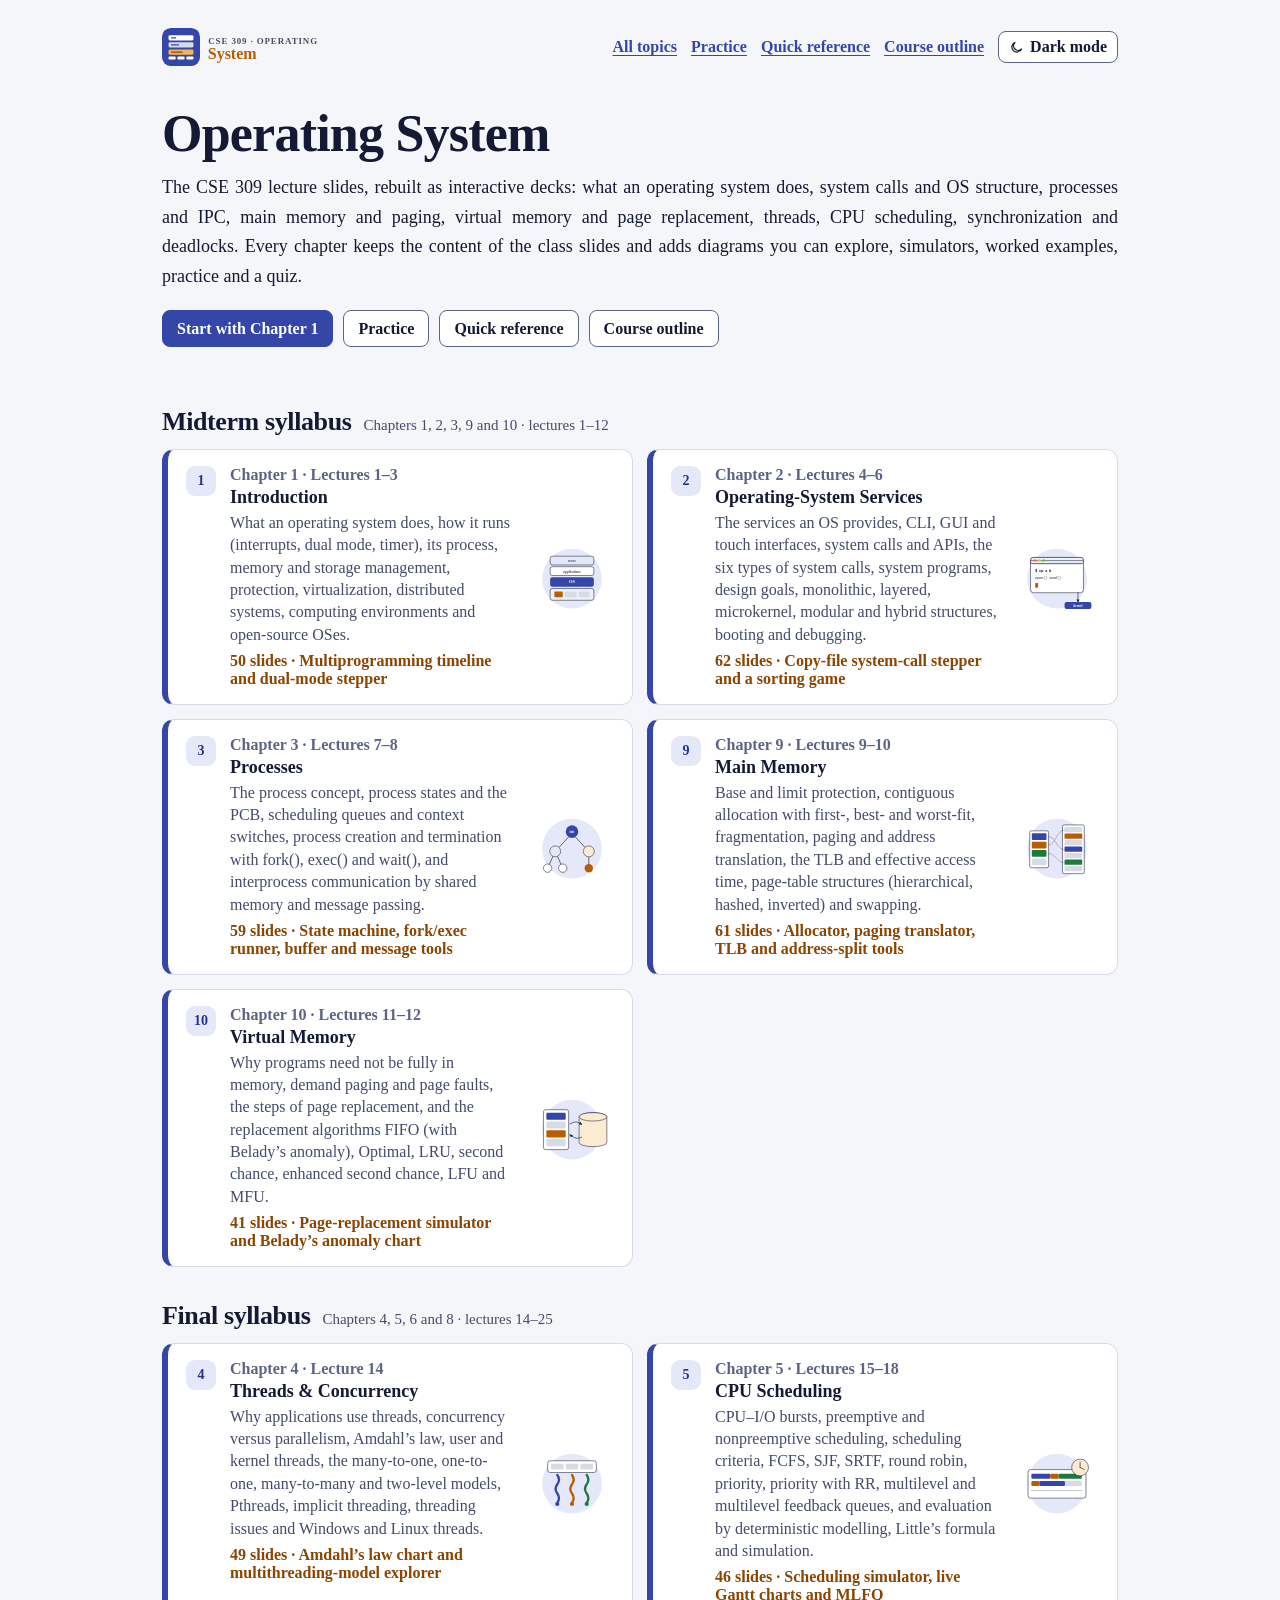
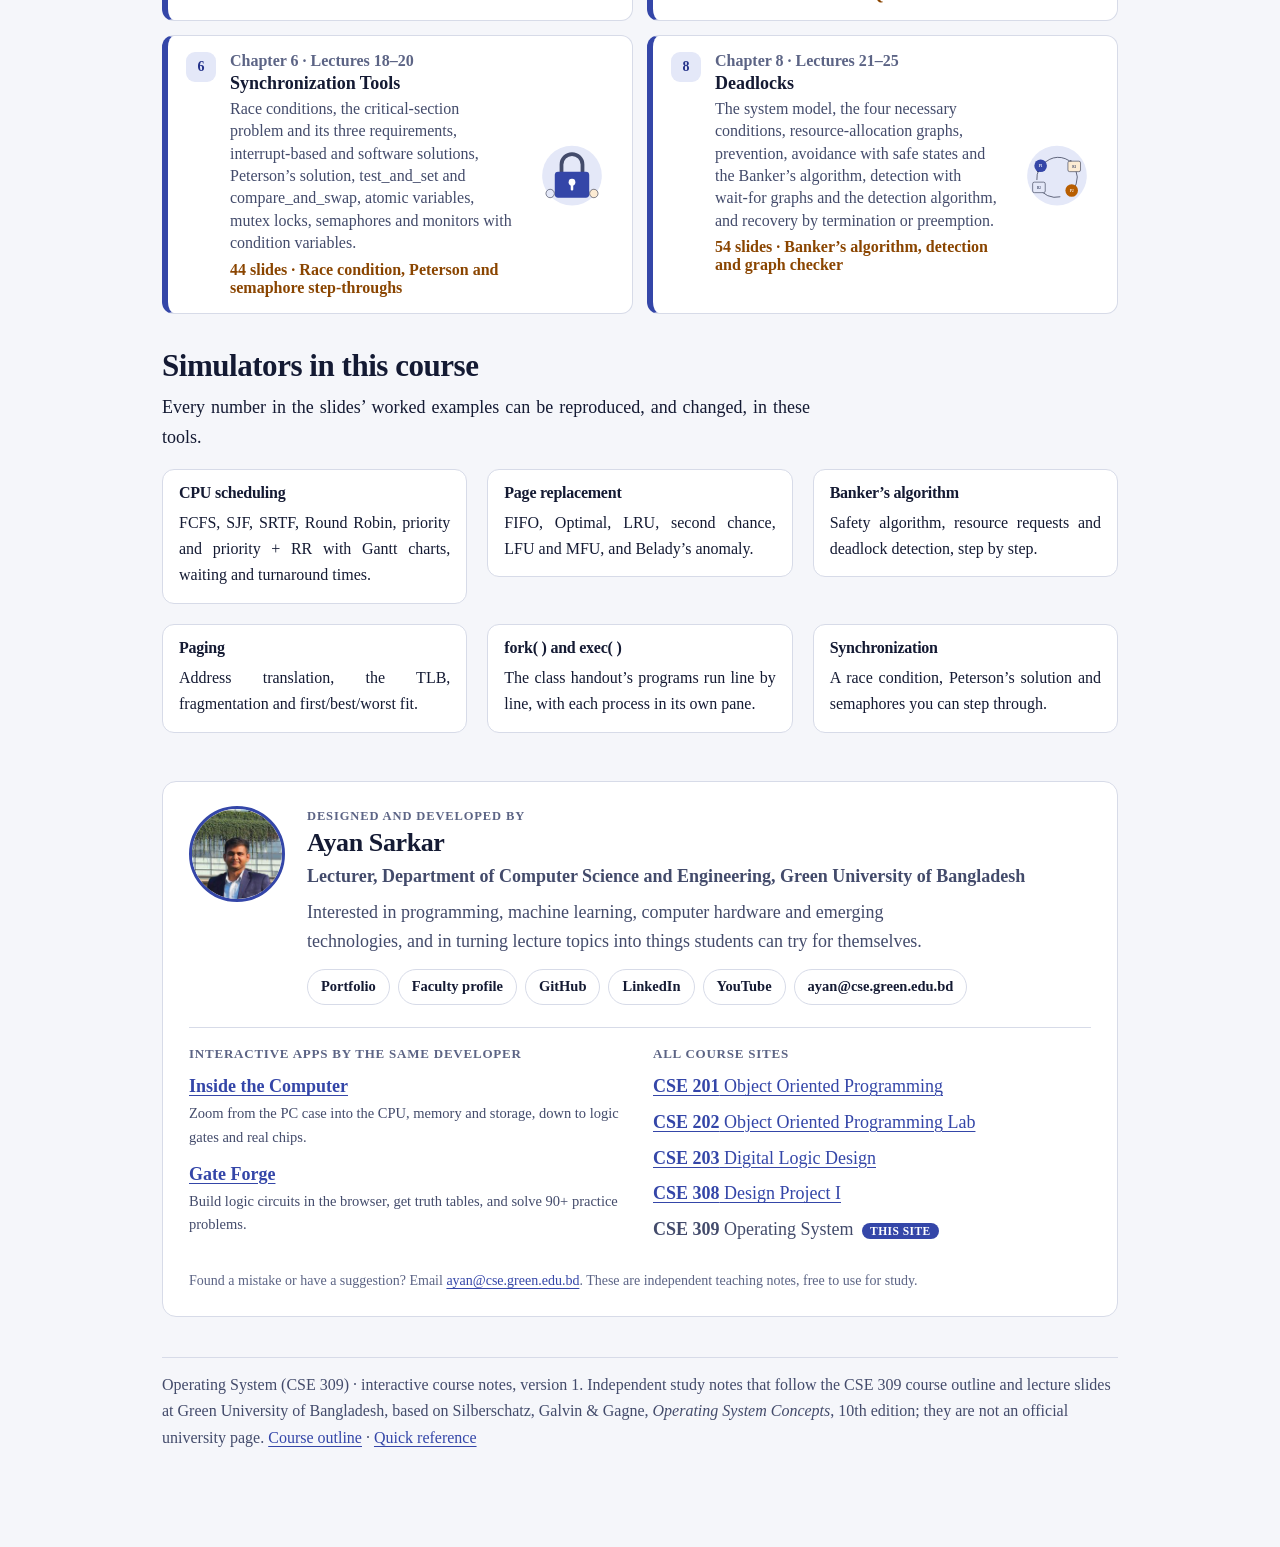
==== commit 77745ca9: "Remove keyboard hints; keep stepped code steady Drop the keyboard hint under the topic list and the " ====
--- a/index.html
+++ b/index.html
@@ -51,7 +51,6 @@
 <h1>Operating System</h1>
 <p class="lead">The CSE 309 lecture slides, rebuilt as interactive decks: what an operating system does, system calls and OS structure, processes and IPC, main memory and paging, virtual memory and page replacement, threads, CPU scheduling, synchronization and deadlocks. Every chapter keeps the content of the class slides and adds diagrams you can explore, simulators, worked examples, practice and a quiz.</p>
 <div class="toolbar-links"><a class="btn pri" href="topics/ch01-introduction.html">Start with Chapter 1</a><a class="btn" href="practice.html">Practice</a><a class="btn" href="reference.html">Quick reference</a><a class="btn" href="course.html">Course outline</a></div>
-<p class="hint">Inside a chapter: <kbd>←</kbd> <kbd>→</kbd> or Space to move, <kbd>F</kbd> for full screen, <kbd>M</kbd> for the slide list. The pen button lets you draw on any slide. 9 chapters · 466 slides.</p>
 </div>
 <div class="part-h"><h2>Midterm syllabus</h2><span>Chapters 1, 2, 3, 9 and 10 · lectures 1–12</span></div>
 <ul class="tlist"><li><a href="topics/ch01-introduction.html"><span class="badge">1</span><span><span class="lec">Chapter 1 · Lectures 1–3</span><b>Introduction</b><span class="d">What an operating system does, how it runs (interrupts, dual mode, timer), its process, memory and storage management, protection, virtualization, distributed systems, computing environments and open-source OSes.</span><span class="m">50 slides · Multiprogramming timeline and dual-mode stepper</span></span><span class="tart" data-art="1" aria-hidden="true"></span></a></li><li><a href="topics/ch02-operating-system-services.html"><span class="badge">2</span><span><span class="lec">Chapter 2 · Lectures 4–6</span><b>Operating-System Services</b><span class="d">The services an OS provides, CLI, GUI and touch interfaces, system calls and APIs, the six types of system calls, system programs, design goals, monolithic, layered, microkernel, modular and hybrid structures, booting and debugging.</span><span class="m">62 slides · Copy-file system-call stepper and a sorting game</span></span><span class="tart" data-art="2" aria-hidden="true"></span></a></li><li><a href="topics/ch03-processes.html"><span class="badge">3</span><span><span class="lec">Chapter 3 · Lectures 7–8</span><b>Processes</b><span class="d">The process concept, process states and the PCB, scheduling queues and context switches, process creation and termination with fork(), exec() and wait(), and interprocess communication by shared memory and message passing.</span><span class="m">59 slides · State machine, fork/exec runner, buffer and message tools</span></span><span class="tart" data-art="3" aria-hidden="true"></span></a></li><li><a href="topics/ch09-main-memory.html"><span class="badge">9</span><span><span class="lec">Chapter 9 · Lectures 9–10</span><b>Main Memory</b><span class="d">Base and limit protection, contiguous allocation with first-, best- and worst-fit, fragmentation, paging and address translation, the TLB and effective access time, page-table structures (hierarchical, hashed, inverted) and swapping.</span><span class="m">61 slides · Allocator, paging translator, TLB and address-split tools</span></span><span class="tart" data-art="4" aria-hidden="true"></span></a></li><li><a href="topics/ch10-virtual-memory.html"><span class="badge">10</span><span><span class="lec">Chapter 10 · Lectures 11–12</span><b>Virtual Memory</b><span class="d">Why programs need not be fully in memory, demand paging and page faults, the steps of page replacement, and the replacement algorithms FIFO (with Belady’s anomaly), Optimal, LRU, second chance, enhanced second chance, LFU and MFU.</span><span class="m">41 slides · Page-replacement simulator and Belady’s anomaly chart</span></span><span class="tart" data-art="5" aria-hidden="true"></span></a></li></ul>
--- a/css/style.css
+++ b/css/style.css
@@ -419,7 +419,7 @@
 .cn{display:inline-block;width:3.2em;padding-right:1em;text-align:right;color:var(--code-num);user-select:none;-webkit-user-select:none}
 pre.code.nonum .cl{padding-left:14px}
 .cl.mk{background:var(--code-cur);border-left-color:var(--accent)}
-.cl.cur{background:var(--code-cur);border-left-color:var(--accent);font-weight:600}
+.cl.cur{background:var(--code-cur);border-left-color:var(--accent)}
 .cl.prev{background:var(--code-prev)}
 .cl.ok{background:var(--ok-soft);border-left-color:var(--ok)}
 .cl.off{opacity:.45}
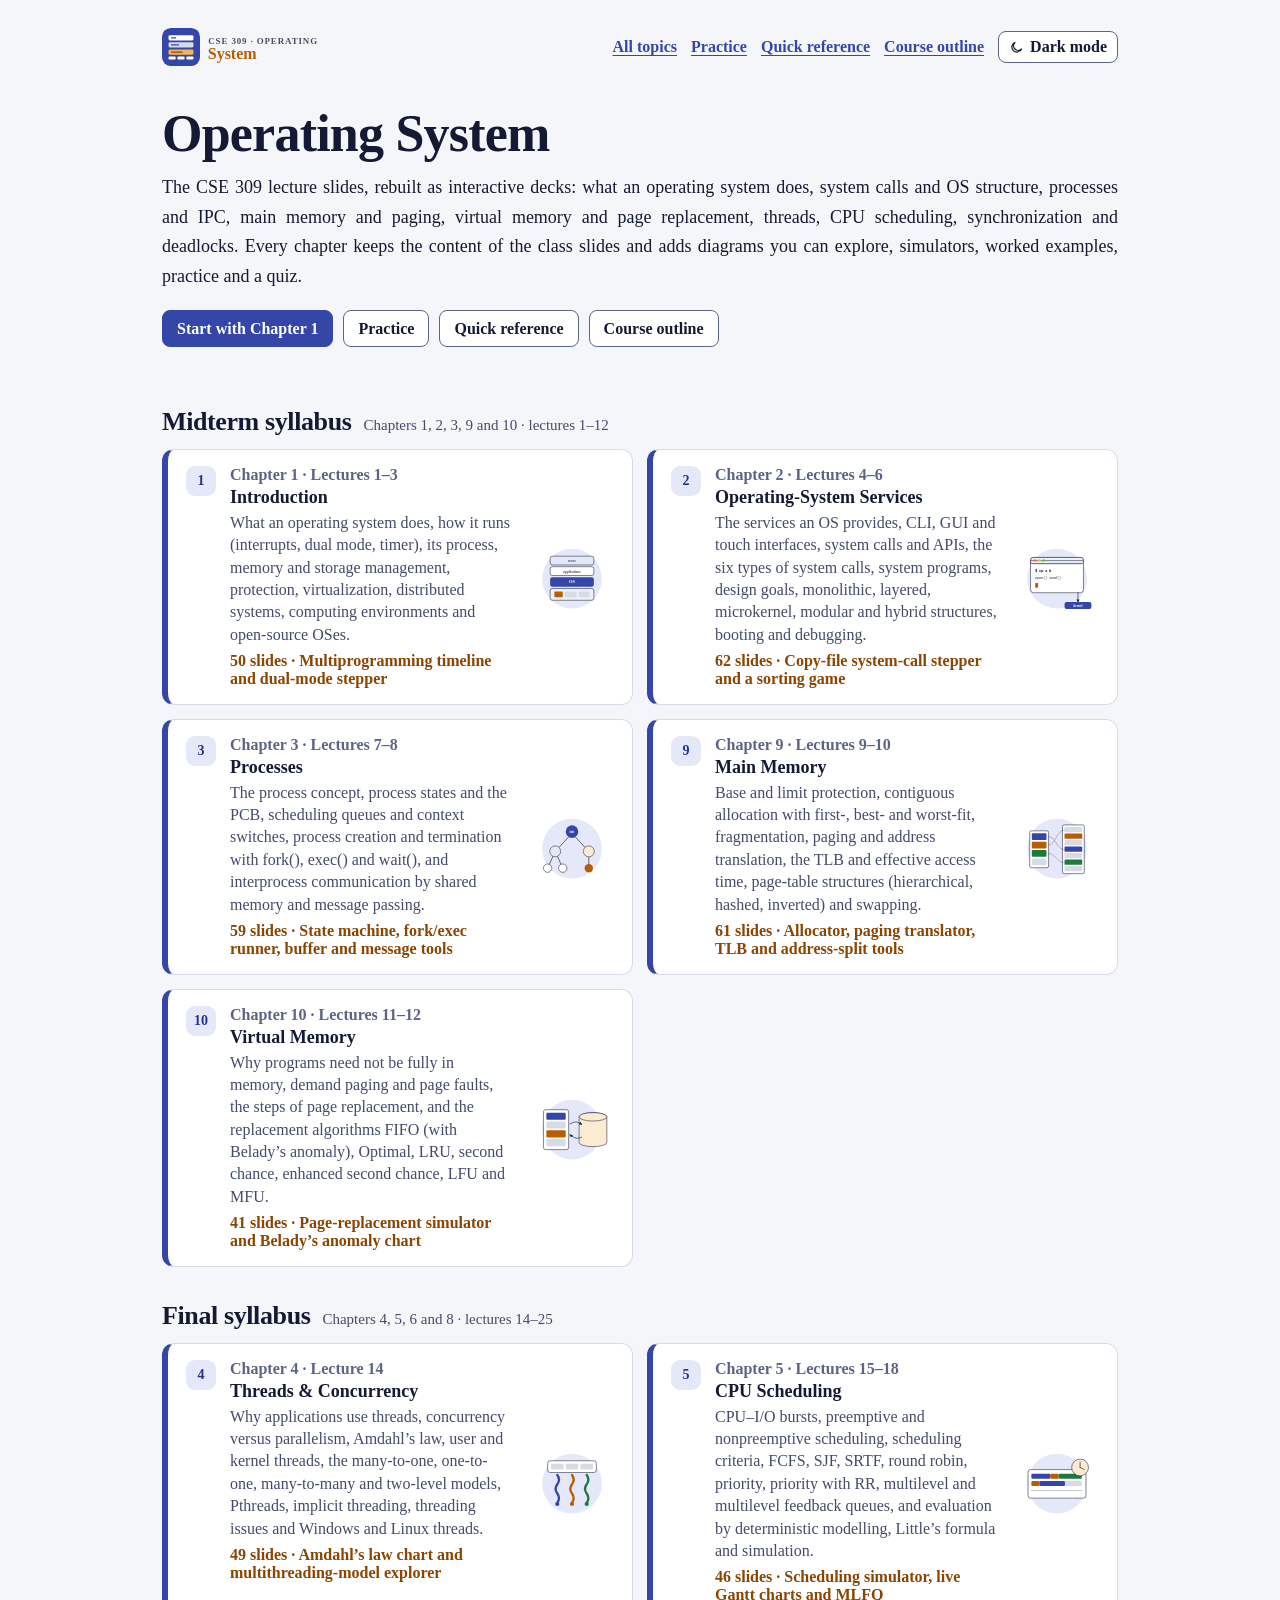
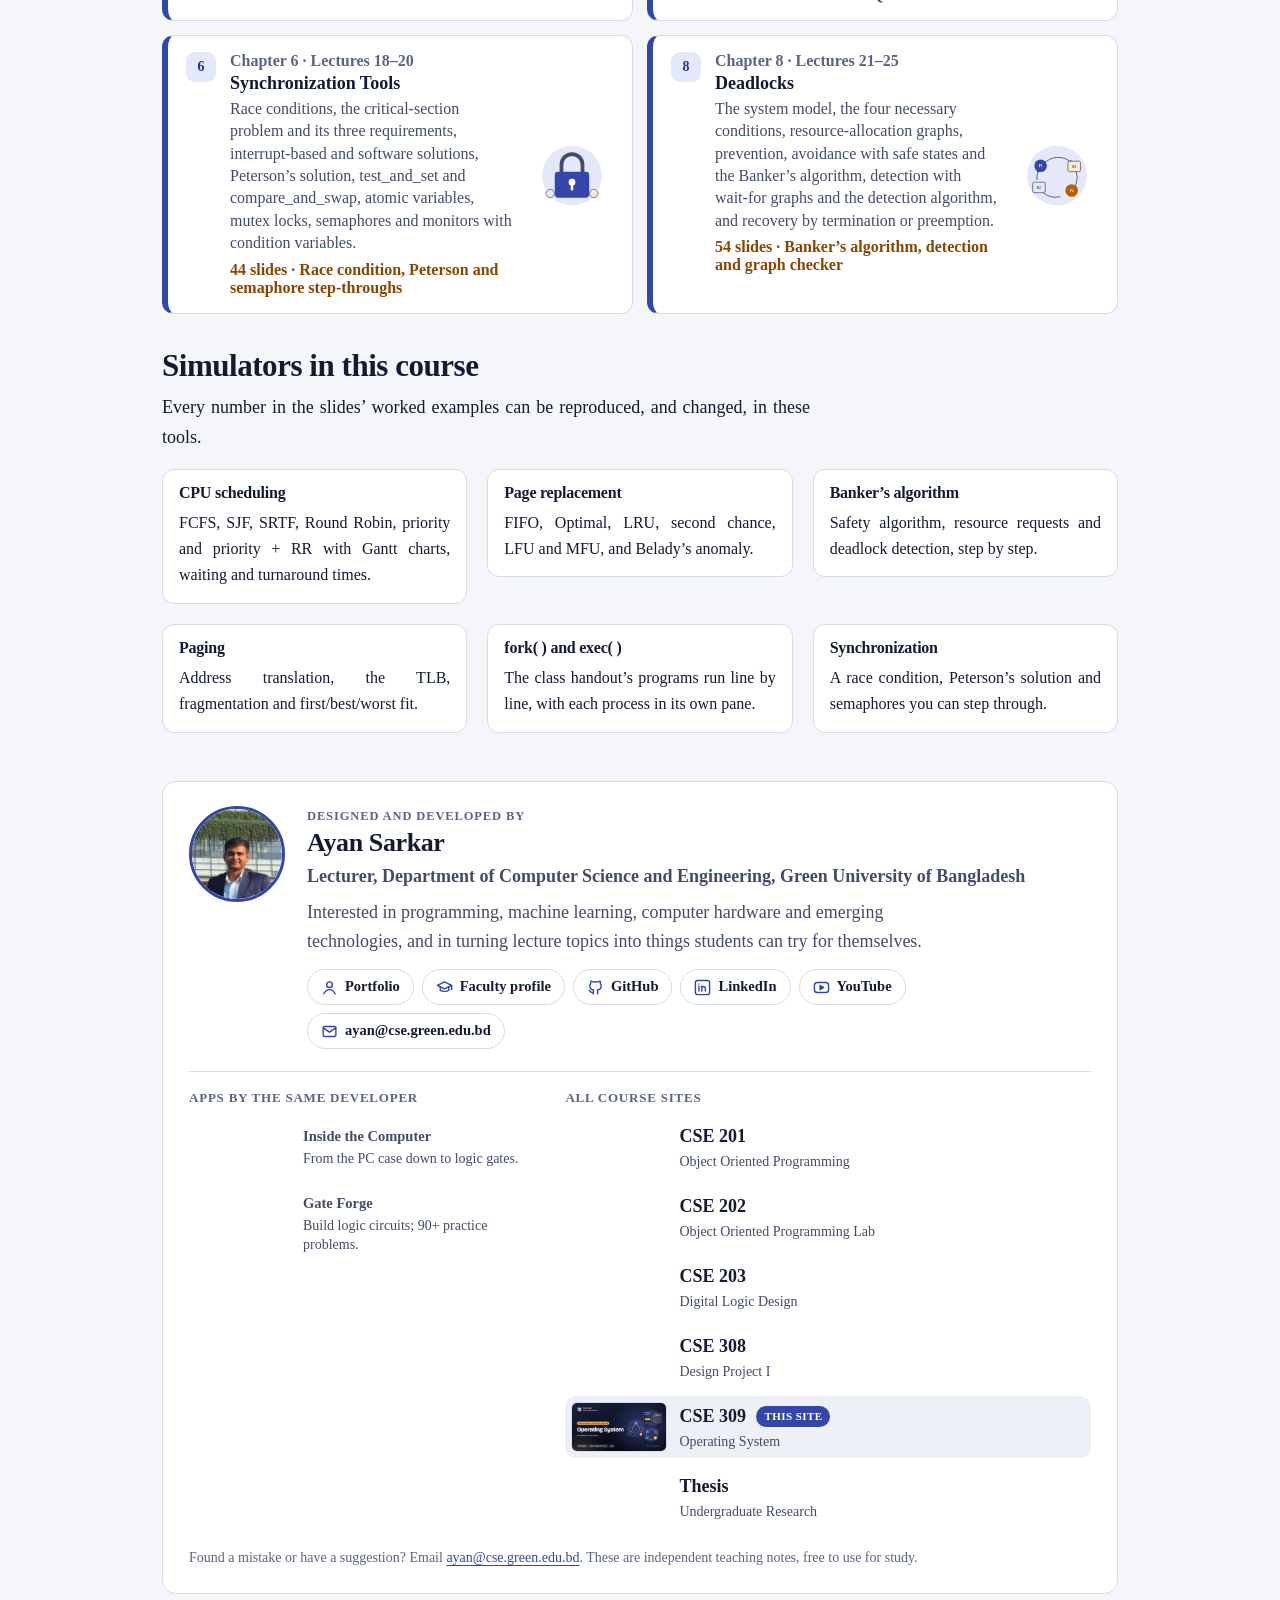
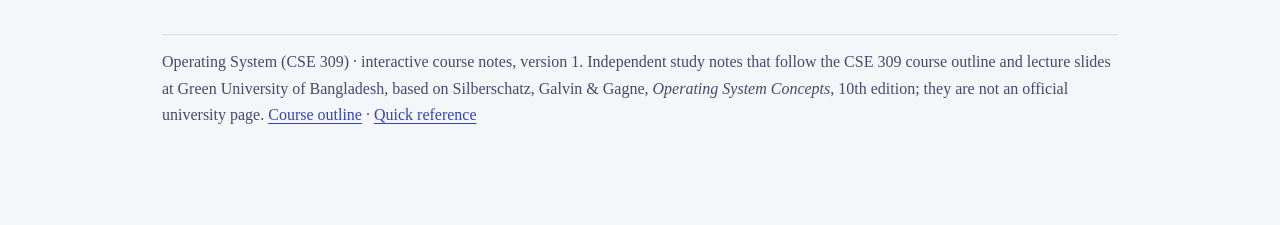
==== commit 35dea98d: "Developer section: icons, site thumbnails, tidier course list Profile links get icons; apps and cour" ====
--- a/index.html
+++ b/index.html
@@ -62,11 +62,27 @@
 </main>
 <!-- developer -->
 <section class="devcard" aria-labelledby="dev-name">
+<style>
+.devcard .dev-links a{display:inline-flex;align-items:center;gap:7px}
+.devcard .dev-links svg{flex:none;color:var(--ac)}
+.devcard .dev-cols{grid-template-columns:minmax(0,.8fr) minmax(0,1.2fr)}
+.devcard .dev-apps,.devcard .dev-courses{list-style:none;padding:0;margin:0;display:grid;gap:8px}
+.devcard .dev-apps li,.devcard .dev-courses li{margin:0}
+.devcard .dev-item{display:flex;align-items:center;gap:12px;padding:6px;border-radius:10px;text-decoration:none;color:var(--ink)}
+.devcard a.dev-item:hover,.devcard a.dev-item:focus-visible{background:var(--sheet-2)}
+.devcard .dev-thumb{flex:none;width:96px;height:50px;object-fit:cover;border-radius:6px;border:1px solid var(--line);background:var(--sheet-2)}
+.devcard .dev-txt{min-width:0;display:flex;flex-direction:column;gap:1px}
+.devcard .dev-txt b{white-space:nowrap}
+.devcard .dev-txt span{color:var(--ink-2);font-size:14px;line-height:1.35}
+.devcard .dev-here{background:var(--sheet-2)}
+.devcard .dev-txt .dev-tag{display:inline-block;white-space:nowrap;vertical-align:2px;margin-left:6px;color:#fff;font-size:11px;line-height:1.5}
+@media (max-width:720px){.devcard .dev-cols{grid-template-columns:1fr}.devcard .dev-txt b{white-space:normal}}
+</style>
 <div class="dev-top"><img class="dev-photo" src="img/developer.jpg" alt="Ayan Sarkar" width="96" height="96" loading="lazy">
 <div class="dev-id"><p class="dev-k">Designed and developed by</p><h2 id="dev-name">Ayan Sarkar</h2><p class="dev-role">Lecturer, Department of Computer Science and Engineering, Green University of Bangladesh</p><p class="dev-about">Interested in programming, machine learning, computer hardware and emerging technologies, and in turning lecture topics into things students can try for themselves.</p>
-<nav class="dev-links" aria-label="Developer links"><a href="https://ayan-1829.github.io/" target="_blank" rel="noopener">Portfolio</a><a href="https://cse.green.edu.bd/faculties/mr-ayan-sarkar" target="_blank" rel="noopener">Faculty profile</a><a href="https://github.com/Ayan-1829" target="_blank" rel="noopener">GitHub</a><a href="https://www.linkedin.com/in/ayansarkar1829" target="_blank" rel="noopener">LinkedIn</a><a href="https://www.youtube.com/@ayansarkar1829" target="_blank" rel="noopener">YouTube</a><a href="mailto:ayan@cse.green.edu.bd">ayan@cse.green.edu.bd</a></nav></div></div>
-<div class="dev-cols"><div><h3>Interactive apps by the same developer</h3><ul class="dev-apps"><li><a href="https://ayan-1829.github.io/inside-the-computer/" target="_blank" rel="noopener"><b>Inside the Computer</b></a><span>Zoom from the PC case into the CPU, memory and storage, down to logic gates and real chips.</span></li><li><a href="https://gate-forge.netlify.app/" target="_blank" rel="noopener"><b>Gate Forge</b></a><span>Build logic circuits in the browser, get truth tables, and solve 90+ practice problems.</span></li></ul></div>
-<div><h3>All course sites</h3><ul class="dev-courses"><li><a href="https://ayan-1829.github.io/CSE-201-Object-Oriented-Programming/"><b>CSE 201</b> Object Oriented Programming</a></li><li><a href="https://ayan-1829.github.io/CSE-202-Object-Oriented-Programming-Lab/"><b>CSE 202</b> Object Oriented Programming Lab</a></li><li><a href="https://ayan-1829.github.io/CSE-203-Digital-Logic-Design/"><b>CSE 203</b> Digital Logic Design</a></li><li><a href="https://ayan-1829.github.io/CSE-308-Design-Project-I/"><b>CSE 308</b> Design Project I</a></li><li class="dev-here"><b>CSE 309</b> Operating System <span class="dev-tag">this site</span></li></ul></div></div>
+<nav class="dev-links" aria-label="Developer links"><a href="https://ayan-1829.github.io/" target="_blank" rel="noopener"><svg viewBox="0 0 24 24" width="17" height="17" aria-hidden="true" fill="none" stroke="currentColor" stroke-width="2" stroke-linecap="round" stroke-linejoin="round"><circle cx="12" cy="8" r="4"/><path d="M4 21c1.5-4 4.5-6 8-6s6.5 2 8 6"/></svg><span>Portfolio</span></a><a href="https://cse.green.edu.bd/faculties/mr-ayan-sarkar" target="_blank" rel="noopener"><svg viewBox="0 0 24 24" width="17" height="17" aria-hidden="true" fill="none" stroke="currentColor" stroke-width="2" stroke-linecap="round" stroke-linejoin="round"><path d="M2 9l10-5 10 5-10 5z"/><path d="M6 11v5c2 2 10 2 12 0v-5"/><path d="M22 9v6"/></svg><span>Faculty profile</span></a><a href="https://github.com/Ayan-1829" target="_blank" rel="noopener"><svg viewBox="0 0 24 24" width="17" height="17" aria-hidden="true" fill="none" stroke="currentColor" stroke-width="2" stroke-linecap="round" stroke-linejoin="round"><path d="M9 19c-4.5 1.5-4.5-2.5-6-3m12 5v-3.5c0-1 .1-1.4-.5-2 2.8-.3 5.5-1.4 5.5-6a4.6 4.6 0 0 0-1.3-3.2 4.2 4.2 0 0 0-.1-3.2s-1.1-.3-3.5 1.3a12 12 0 0 0-6.2 0C6.5 2.8 5.4 3.1 5.4 3.1a4.2 4.2 0 0 0-.1 3.2A4.6 4.6 0 0 0 4 9.5c0 4.6 2.7 5.7 5.5 6-.6.6-.6 1.2-.5 2V21"/></svg><span>GitHub</span></a><a href="https://www.linkedin.com/in/ayansarkar1829" target="_blank" rel="noopener"><svg viewBox="0 0 24 24" width="17" height="17" aria-hidden="true" fill="none" stroke="currentColor" stroke-width="2" stroke-linecap="round" stroke-linejoin="round"><rect x="2" y="2" width="20" height="20" rx="3"/><path d="M7 10v7M7 7v.01M11 17v-4a2.5 2.5 0 0 1 5 0v4M11 10v7"/></svg><span>LinkedIn</span></a><a href="https://www.youtube.com/@ayansarkar1829" target="_blank" rel="noopener"><svg viewBox="0 0 24 24" width="17" height="17" aria-hidden="true" fill="none" stroke="currentColor" stroke-width="2" stroke-linecap="round" stroke-linejoin="round"><rect x="2" y="5" width="20" height="14" rx="4"/><path d="M10 9l5 3-5 3z" fill="currentColor"/></svg><span>YouTube</span></a><a href="mailto:ayan@cse.green.edu.bd"><svg viewBox="0 0 24 24" width="17" height="17" aria-hidden="true" fill="none" stroke="currentColor" stroke-width="2" stroke-linecap="round" stroke-linejoin="round"><rect x="3" y="5" width="18" height="14" rx="2"/><path d="M3 7l9 6 9-6"/></svg><span>ayan@cse.green.edu.bd</span></a></nav></div></div>
+<div class="dev-cols"><div><h3>Apps by the same developer</h3><ul class="dev-apps"><li><a class="dev-item" href="https://ayan-1829.github.io/inside-the-computer/" target="_blank" rel="noopener"><img class="dev-thumb" src="https://ayan-1829.github.io/inside-the-computer/og-image.png" alt="" width="96" height="50" loading="lazy" onerror="this.style.visibility='hidden'"><span class="dev-txt"><b>Inside the Computer</b><span>From the PC case down to logic gates.</span></span></a></li><li><a class="dev-item" href="https://gate-forge.netlify.app/" target="_blank" rel="noopener"><img class="dev-thumb" src="https://gate-forge.netlify.app/og-image.png" alt="" width="96" height="50" loading="lazy" onerror="this.style.visibility='hidden'"><span class="dev-txt"><b>Gate Forge</b><span>Build logic circuits; 90+ practice problems.</span></span></a></li></ul></div>
+<div><h3>All course sites</h3><ul class="dev-courses"><li><a class="dev-item" href="https://ayan-1829.github.io/CSE-201-Object-Oriented-Programming/"><img class="dev-thumb" src="https://ayan-1829.github.io/CSE-201-Object-Oriented-Programming/img/og/home.png" alt="" width="96" height="50" loading="lazy" onerror="this.style.visibility='hidden'"><span class="dev-txt"><b>CSE 201</b><span>Object Oriented Programming</span></span></a></li><li><a class="dev-item" href="https://ayan-1829.github.io/CSE-202-Object-Oriented-Programming-Lab/"><img class="dev-thumb" src="https://ayan-1829.github.io/CSE-202-Object-Oriented-Programming-Lab/img/og/home.png" alt="" width="96" height="50" loading="lazy" onerror="this.style.visibility='hidden'"><span class="dev-txt"><b>CSE 202</b><span>Object Oriented Programming Lab</span></span></a></li><li><a class="dev-item" href="https://ayan-1829.github.io/CSE-203-Digital-Logic-Design/"><img class="dev-thumb" src="https://ayan-1829.github.io/CSE-203-Digital-Logic-Design/img/og/home.png" alt="" width="96" height="50" loading="lazy" onerror="this.style.visibility='hidden'"><span class="dev-txt"><b>CSE 203</b><span>Digital Logic Design</span></span></a></li><li><a class="dev-item" href="https://ayan-1829.github.io/CSE-308-Design-Project-I/"><img class="dev-thumb" src="https://ayan-1829.github.io/CSE-308-Design-Project-I/img/og/home.png" alt="" width="96" height="50" loading="lazy" onerror="this.style.visibility='hidden'"><span class="dev-txt"><b>CSE 308</b><span>Design Project I</span></span></a></li><li><div class="dev-item dev-here"><img class="dev-thumb" src="https://ayan-1829.github.io/CSE-309-Operating-System/img/og/home.png" alt="" width="96" height="50" loading="lazy" onerror="this.style.visibility='hidden'"><span class="dev-txt"><b>CSE 309 <span class="dev-tag">this site</span></b><span>Operating System</span></span></div></li><li><a class="dev-item" href="https://ayan-1829.github.io/Thesis/"><img class="dev-thumb" src="https://ayan-1829.github.io/Thesis/img/og/home.png" alt="" width="96" height="50" loading="lazy" onerror="this.style.visibility='hidden'"><span class="dev-txt"><b>Thesis</b><span>Undergraduate Research</span></span></a></li></ul></div></div>
 <p class="dev-note">Found a mistake or have a suggestion? Email <a href="mailto:ayan@cse.green.edu.bd?subject=Course%20site%20feedback">ayan@cse.green.edu.bd</a>. These are independent teaching notes, free to use for study.</p>
 </section>
 <!-- /developer -->
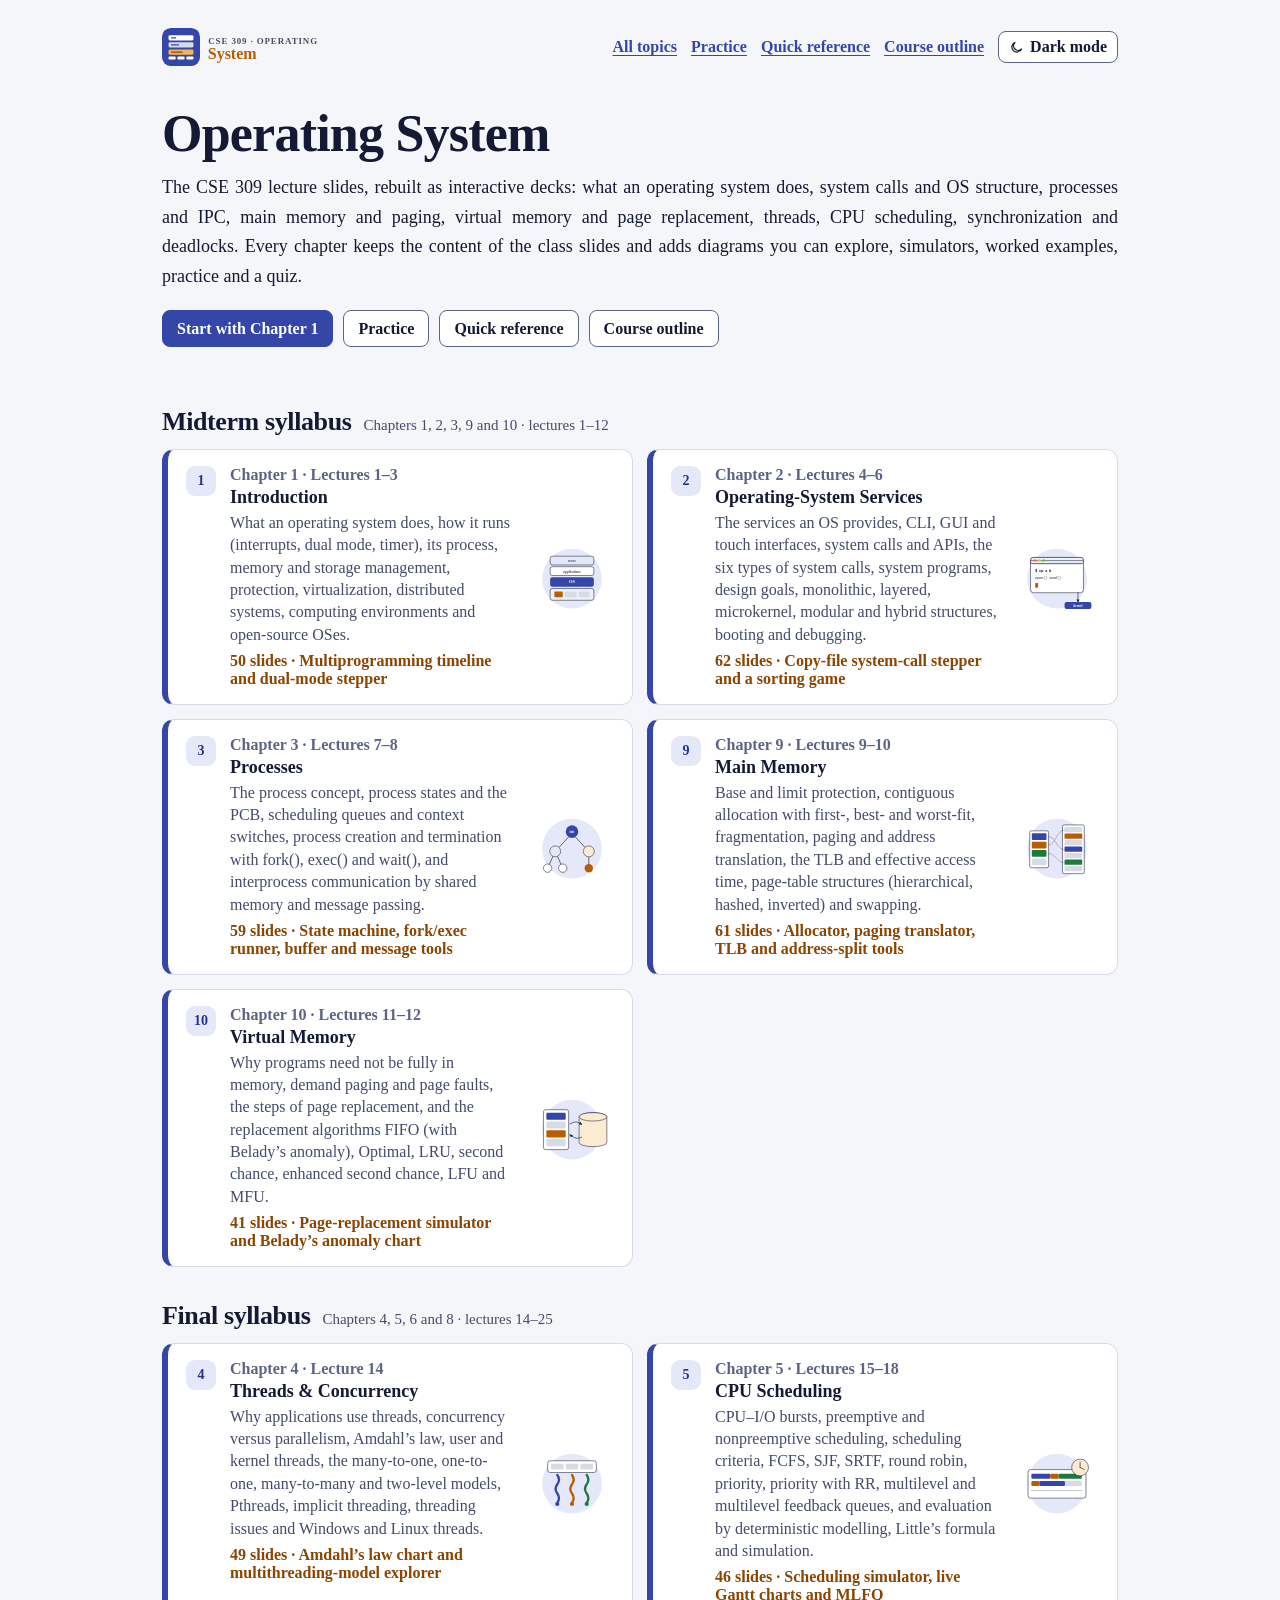
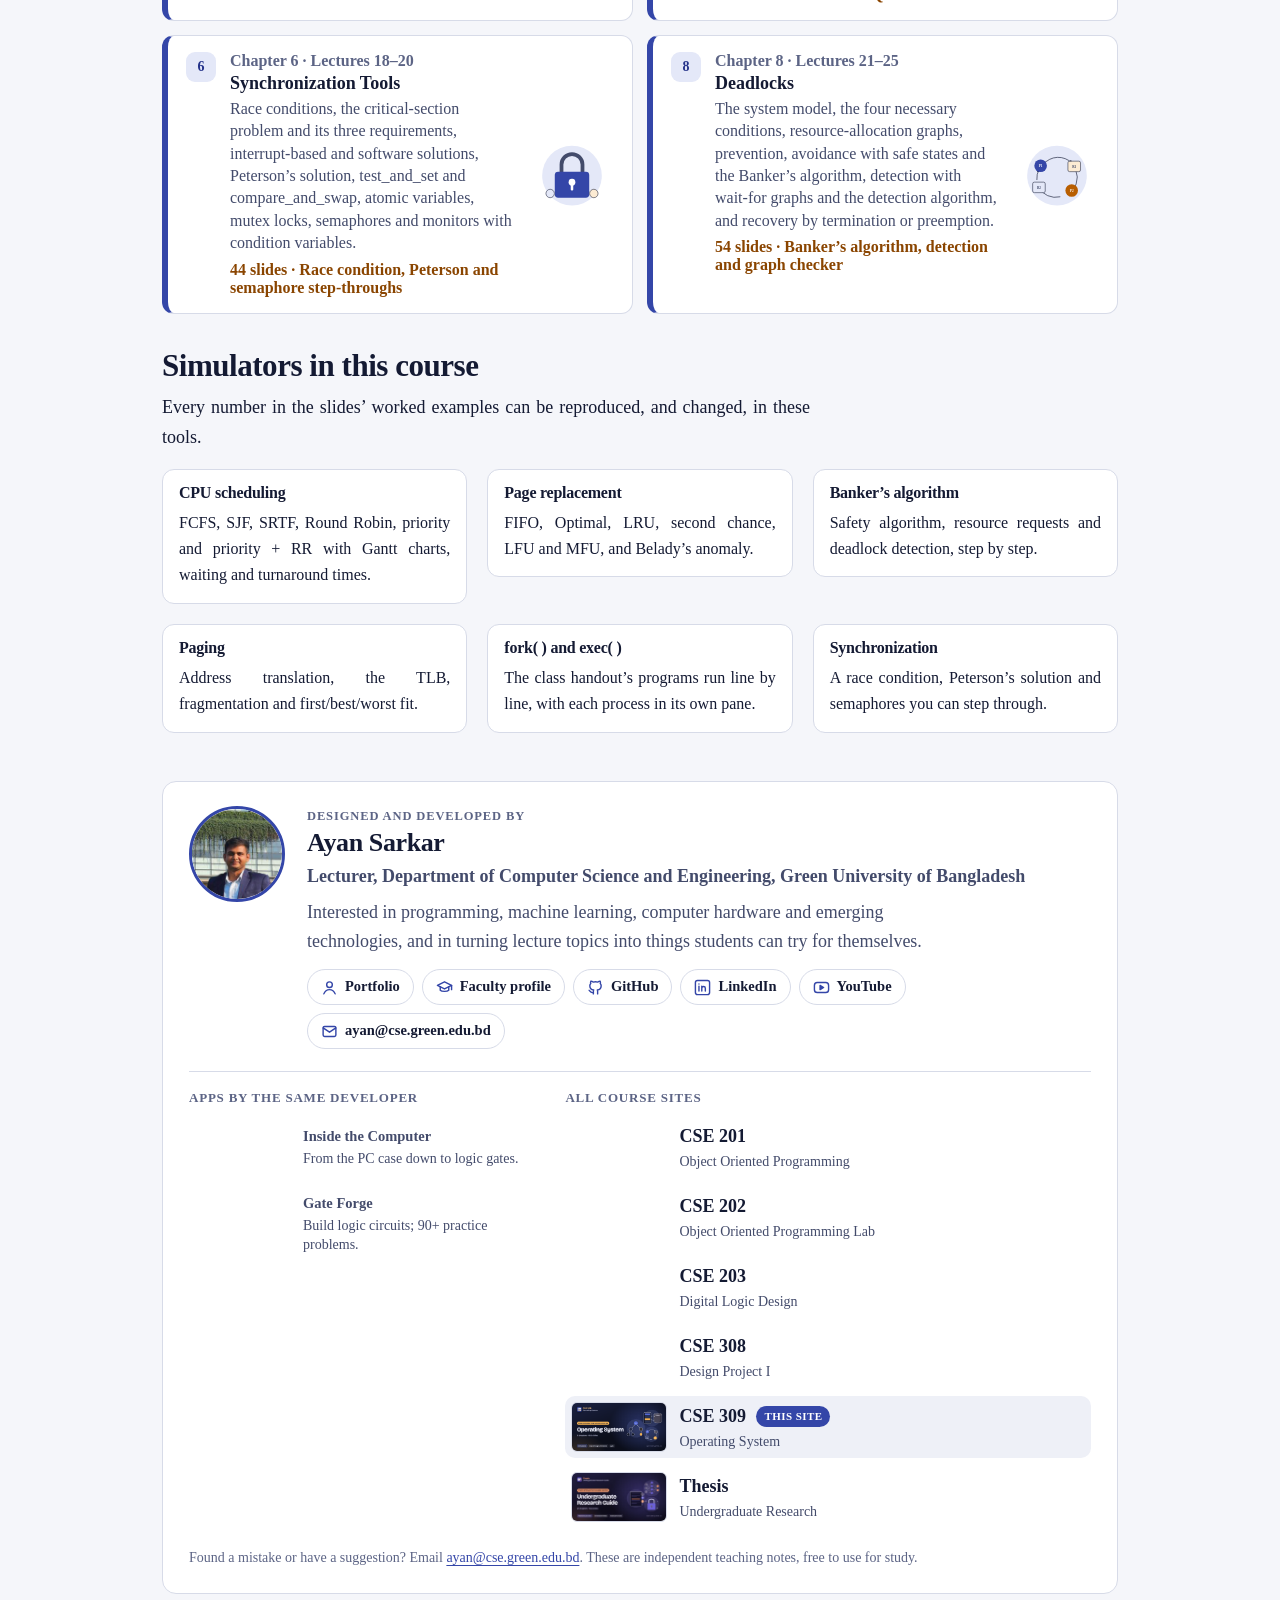
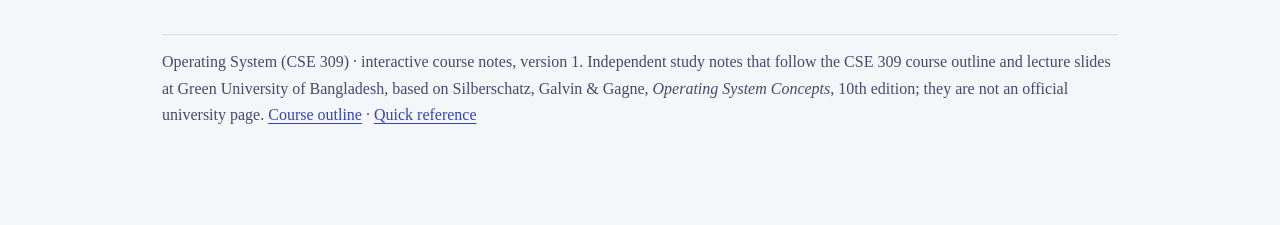
==== commit 680cb15f: "Developer section: show the Thesis share card The Thesis card now ships with the footer (img/thesis-" ====
--- a/index.html
+++ b/index.html
@@ -82,7 +82,7 @@
 <div class="dev-id"><p class="dev-k">Designed and developed by</p><h2 id="dev-name">Ayan Sarkar</h2><p class="dev-role">Lecturer, Department of Computer Science and Engineering, Green University of Bangladesh</p><p class="dev-about">Interested in programming, machine learning, computer hardware and emerging technologies, and in turning lecture topics into things students can try for themselves.</p>
 <nav class="dev-links" aria-label="Developer links"><a href="https://ayan-1829.github.io/" target="_blank" rel="noopener"><svg viewBox="0 0 24 24" width="17" height="17" aria-hidden="true" fill="none" stroke="currentColor" stroke-width="2" stroke-linecap="round" stroke-linejoin="round"><circle cx="12" cy="8" r="4"/><path d="M4 21c1.5-4 4.5-6 8-6s6.5 2 8 6"/></svg><span>Portfolio</span></a><a href="https://cse.green.edu.bd/faculties/mr-ayan-sarkar" target="_blank" rel="noopener"><svg viewBox="0 0 24 24" width="17" height="17" aria-hidden="true" fill="none" stroke="currentColor" stroke-width="2" stroke-linecap="round" stroke-linejoin="round"><path d="M2 9l10-5 10 5-10 5z"/><path d="M6 11v5c2 2 10 2 12 0v-5"/><path d="M22 9v6"/></svg><span>Faculty profile</span></a><a href="https://github.com/Ayan-1829" target="_blank" rel="noopener"><svg viewBox="0 0 24 24" width="17" height="17" aria-hidden="true" fill="none" stroke="currentColor" stroke-width="2" stroke-linecap="round" stroke-linejoin="round"><path d="M9 19c-4.5 1.5-4.5-2.5-6-3m12 5v-3.5c0-1 .1-1.4-.5-2 2.8-.3 5.5-1.4 5.5-6a4.6 4.6 0 0 0-1.3-3.2 4.2 4.2 0 0 0-.1-3.2s-1.1-.3-3.5 1.3a12 12 0 0 0-6.2 0C6.5 2.8 5.4 3.1 5.4 3.1a4.2 4.2 0 0 0-.1 3.2A4.6 4.6 0 0 0 4 9.5c0 4.6 2.7 5.7 5.5 6-.6.6-.6 1.2-.5 2V21"/></svg><span>GitHub</span></a><a href="https://www.linkedin.com/in/ayansarkar1829" target="_blank" rel="noopener"><svg viewBox="0 0 24 24" width="17" height="17" aria-hidden="true" fill="none" stroke="currentColor" stroke-width="2" stroke-linecap="round" stroke-linejoin="round"><rect x="2" y="2" width="20" height="20" rx="3"/><path d="M7 10v7M7 7v.01M11 17v-4a2.5 2.5 0 0 1 5 0v4M11 10v7"/></svg><span>LinkedIn</span></a><a href="https://www.youtube.com/@ayansarkar1829" target="_blank" rel="noopener"><svg viewBox="0 0 24 24" width="17" height="17" aria-hidden="true" fill="none" stroke="currentColor" stroke-width="2" stroke-linecap="round" stroke-linejoin="round"><rect x="2" y="5" width="20" height="14" rx="4"/><path d="M10 9l5 3-5 3z" fill="currentColor"/></svg><span>YouTube</span></a><a href="mailto:ayan@cse.green.edu.bd"><svg viewBox="0 0 24 24" width="17" height="17" aria-hidden="true" fill="none" stroke="currentColor" stroke-width="2" stroke-linecap="round" stroke-linejoin="round"><rect x="3" y="5" width="18" height="14" rx="2"/><path d="M3 7l9 6 9-6"/></svg><span>ayan@cse.green.edu.bd</span></a></nav></div></div>
 <div class="dev-cols"><div><h3>Apps by the same developer</h3><ul class="dev-apps"><li><a class="dev-item" href="https://ayan-1829.github.io/inside-the-computer/" target="_blank" rel="noopener"><img class="dev-thumb" src="https://ayan-1829.github.io/inside-the-computer/og-image.png" alt="" width="96" height="50" loading="lazy" onerror="this.style.visibility='hidden'"><span class="dev-txt"><b>Inside the Computer</b><span>From the PC case down to logic gates.</span></span></a></li><li><a class="dev-item" href="https://gate-forge.netlify.app/" target="_blank" rel="noopener"><img class="dev-thumb" src="https://gate-forge.netlify.app/og-image.png" alt="" width="96" height="50" loading="lazy" onerror="this.style.visibility='hidden'"><span class="dev-txt"><b>Gate Forge</b><span>Build logic circuits; 90+ practice problems.</span></span></a></li></ul></div>
-<div><h3>All course sites</h3><ul class="dev-courses"><li><a class="dev-item" href="https://ayan-1829.github.io/CSE-201-Object-Oriented-Programming/"><img class="dev-thumb" src="https://ayan-1829.github.io/CSE-201-Object-Oriented-Programming/img/og/home.png" alt="" width="96" height="50" loading="lazy" onerror="this.style.visibility='hidden'"><span class="dev-txt"><b>CSE 201</b><span>Object Oriented Programming</span></span></a></li><li><a class="dev-item" href="https://ayan-1829.github.io/CSE-202-Object-Oriented-Programming-Lab/"><img class="dev-thumb" src="https://ayan-1829.github.io/CSE-202-Object-Oriented-Programming-Lab/img/og/home.png" alt="" width="96" height="50" loading="lazy" onerror="this.style.visibility='hidden'"><span class="dev-txt"><b>CSE 202</b><span>Object Oriented Programming Lab</span></span></a></li><li><a class="dev-item" href="https://ayan-1829.github.io/CSE-203-Digital-Logic-Design/"><img class="dev-thumb" src="https://ayan-1829.github.io/CSE-203-Digital-Logic-Design/img/og/home.png" alt="" width="96" height="50" loading="lazy" onerror="this.style.visibility='hidden'"><span class="dev-txt"><b>CSE 203</b><span>Digital Logic Design</span></span></a></li><li><a class="dev-item" href="https://ayan-1829.github.io/CSE-308-Design-Project-I/"><img class="dev-thumb" src="https://ayan-1829.github.io/CSE-308-Design-Project-I/img/og/home.png" alt="" width="96" height="50" loading="lazy" onerror="this.style.visibility='hidden'"><span class="dev-txt"><b>CSE 308</b><span>Design Project I</span></span></a></li><li><div class="dev-item dev-here"><img class="dev-thumb" src="https://ayan-1829.github.io/CSE-309-Operating-System/img/og/home.png" alt="" width="96" height="50" loading="lazy" onerror="this.style.visibility='hidden'"><span class="dev-txt"><b>CSE 309 <span class="dev-tag">this site</span></b><span>Operating System</span></span></div></li><li><a class="dev-item" href="https://ayan-1829.github.io/Thesis/"><img class="dev-thumb" src="https://ayan-1829.github.io/Thesis/img/og/home.png" alt="" width="96" height="50" loading="lazy" onerror="this.style.visibility='hidden'"><span class="dev-txt"><b>Thesis</b><span>Undergraduate Research</span></span></a></li></ul></div></div>
+<div><h3>All course sites</h3><ul class="dev-courses"><li><a class="dev-item" href="https://ayan-1829.github.io/CSE-201-Object-Oriented-Programming/"><img class="dev-thumb" src="https://ayan-1829.github.io/CSE-201-Object-Oriented-Programming/img/og/home.png" alt="" width="96" height="50" loading="lazy" onerror="this.style.visibility='hidden'"><span class="dev-txt"><b>CSE 201</b><span>Object Oriented Programming</span></span></a></li><li><a class="dev-item" href="https://ayan-1829.github.io/CSE-202-Object-Oriented-Programming-Lab/"><img class="dev-thumb" src="https://ayan-1829.github.io/CSE-202-Object-Oriented-Programming-Lab/img/og/home.png" alt="" width="96" height="50" loading="lazy" onerror="this.style.visibility='hidden'"><span class="dev-txt"><b>CSE 202</b><span>Object Oriented Programming Lab</span></span></a></li><li><a class="dev-item" href="https://ayan-1829.github.io/CSE-203-Digital-Logic-Design/"><img class="dev-thumb" src="https://ayan-1829.github.io/CSE-203-Digital-Logic-Design/img/og/home.png" alt="" width="96" height="50" loading="lazy" onerror="this.style.visibility='hidden'"><span class="dev-txt"><b>CSE 203</b><span>Digital Logic Design</span></span></a></li><li><a class="dev-item" href="https://ayan-1829.github.io/CSE-308-Design-Project-I/"><img class="dev-thumb" src="https://ayan-1829.github.io/CSE-308-Design-Project-I/img/og/home.png" alt="" width="96" height="50" loading="lazy" onerror="this.style.visibility='hidden'"><span class="dev-txt"><b>CSE 308</b><span>Design Project I</span></span></a></li><li><div class="dev-item dev-here"><img class="dev-thumb" src="https://ayan-1829.github.io/CSE-309-Operating-System/img/og/home.png" alt="" width="96" height="50" loading="lazy" onerror="this.style.visibility='hidden'"><span class="dev-txt"><b>CSE 309 <span class="dev-tag">this site</span></b><span>Operating System</span></span></div></li><li><a class="dev-item" href="https://ayan-1829.github.io/Thesis/"><img class="dev-thumb" src="img/thesis-card.jpg" alt="" width="96" height="50" loading="lazy" onerror="this.style.visibility='hidden'"><span class="dev-txt"><b>Thesis</b><span>Undergraduate Research</span></span></a></li></ul></div></div>
 <p class="dev-note">Found a mistake or have a suggestion? Email <a href="mailto:ayan@cse.green.edu.bd?subject=Course%20site%20feedback">ayan@cse.green.edu.bd</a>. These are independent teaching notes, free to use for study.</p>
 </section>
 <!-- /developer -->
